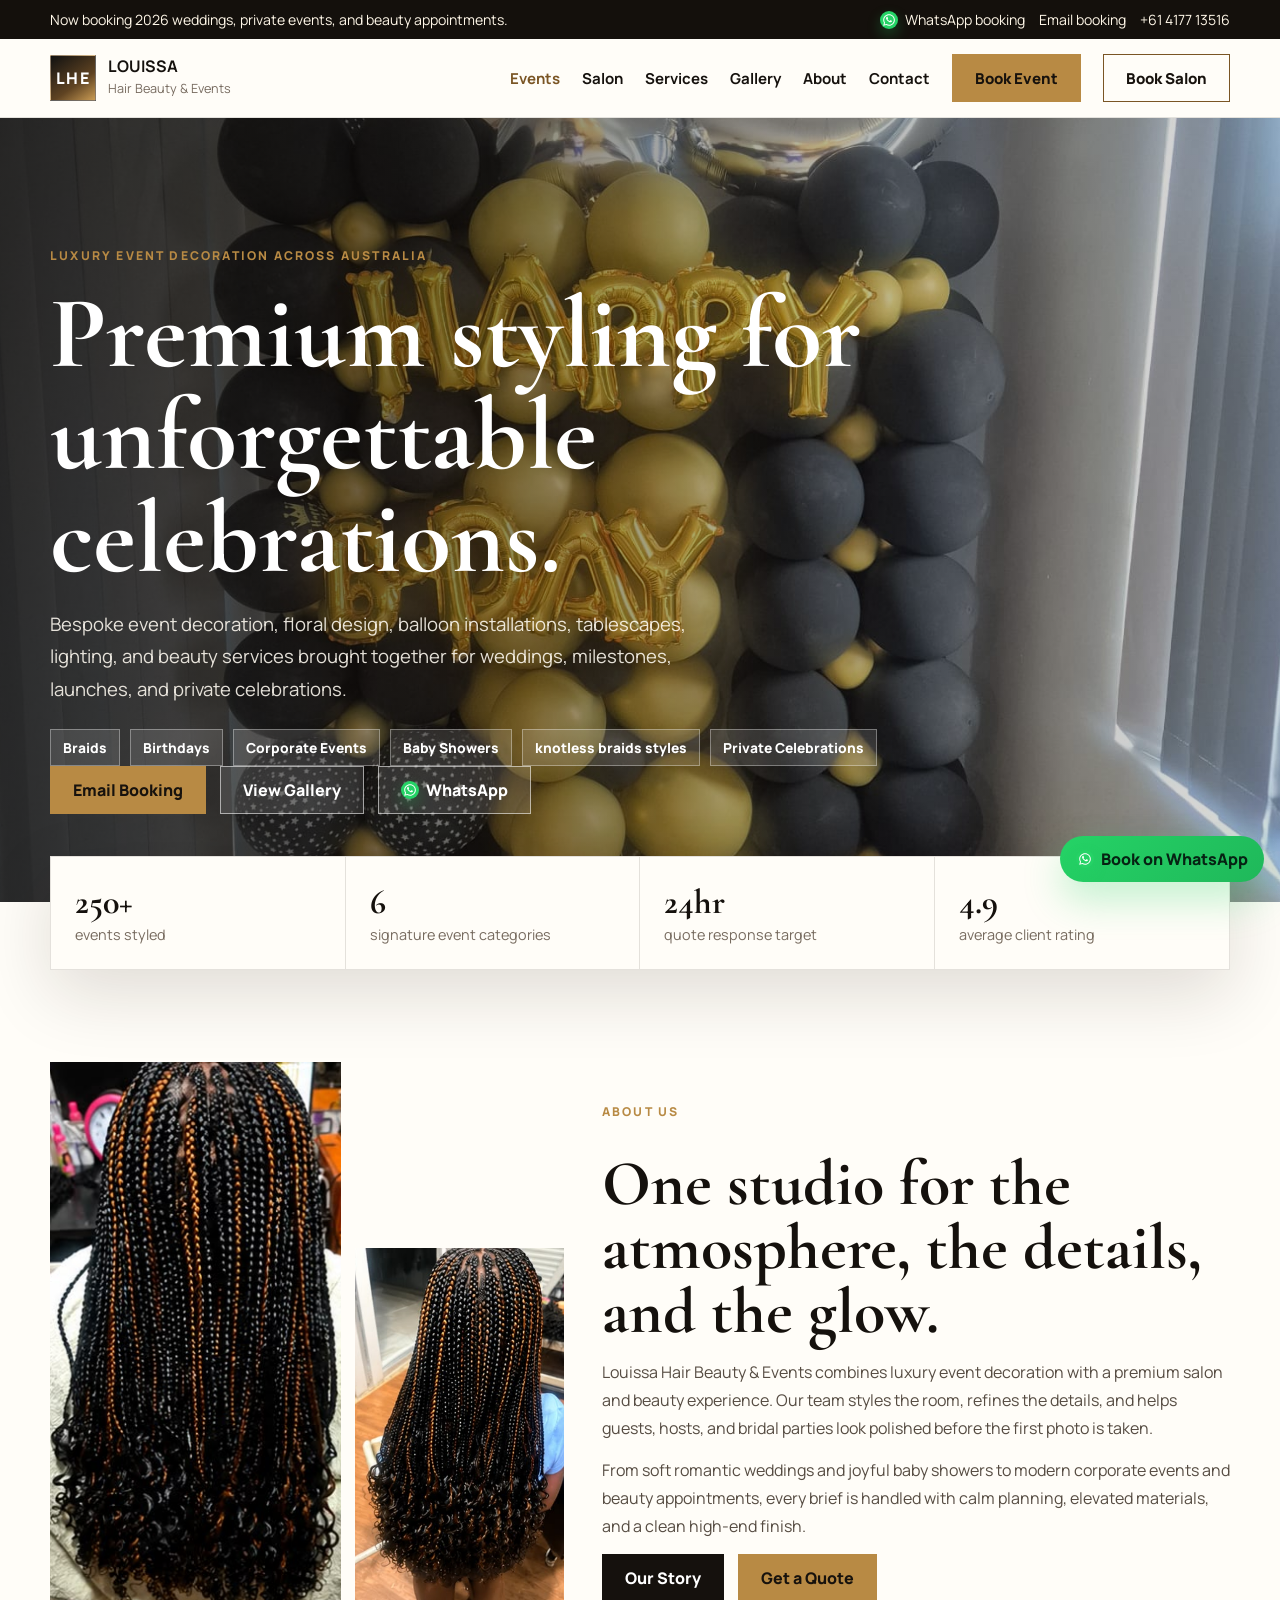
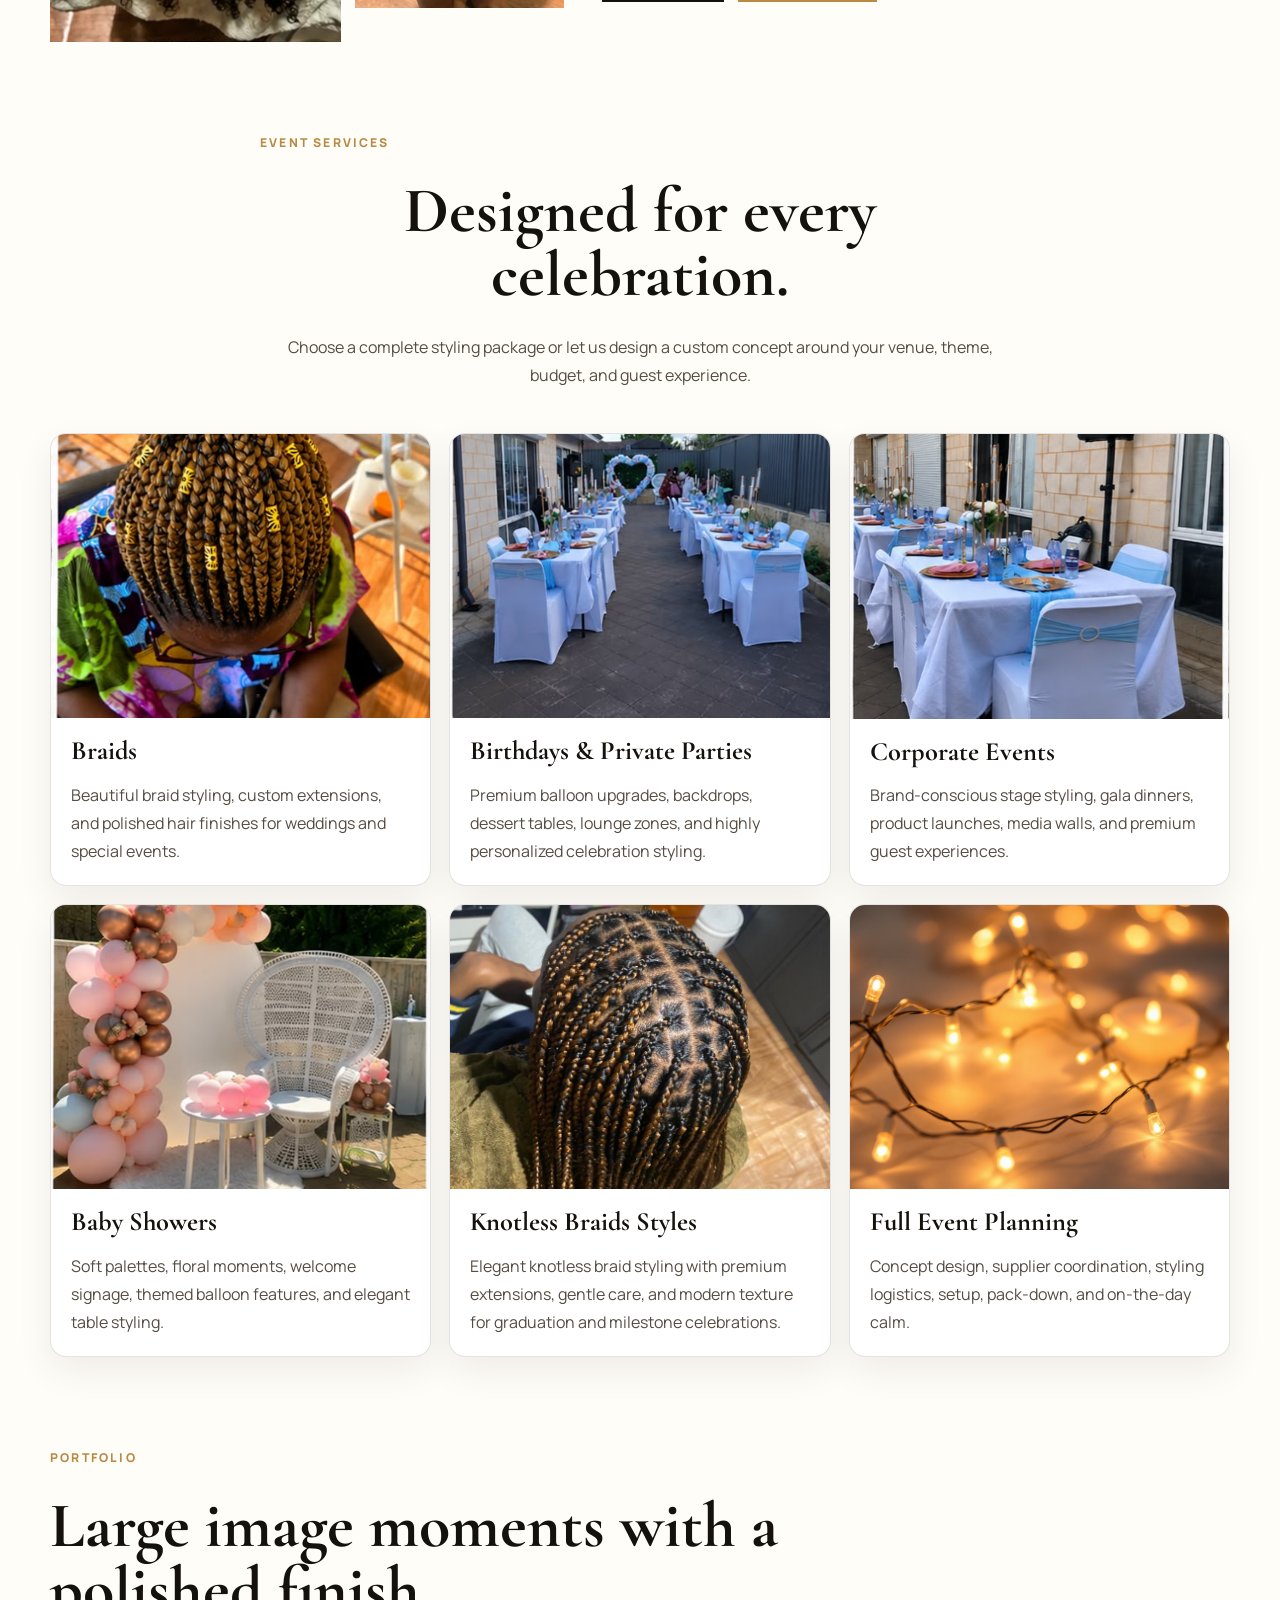
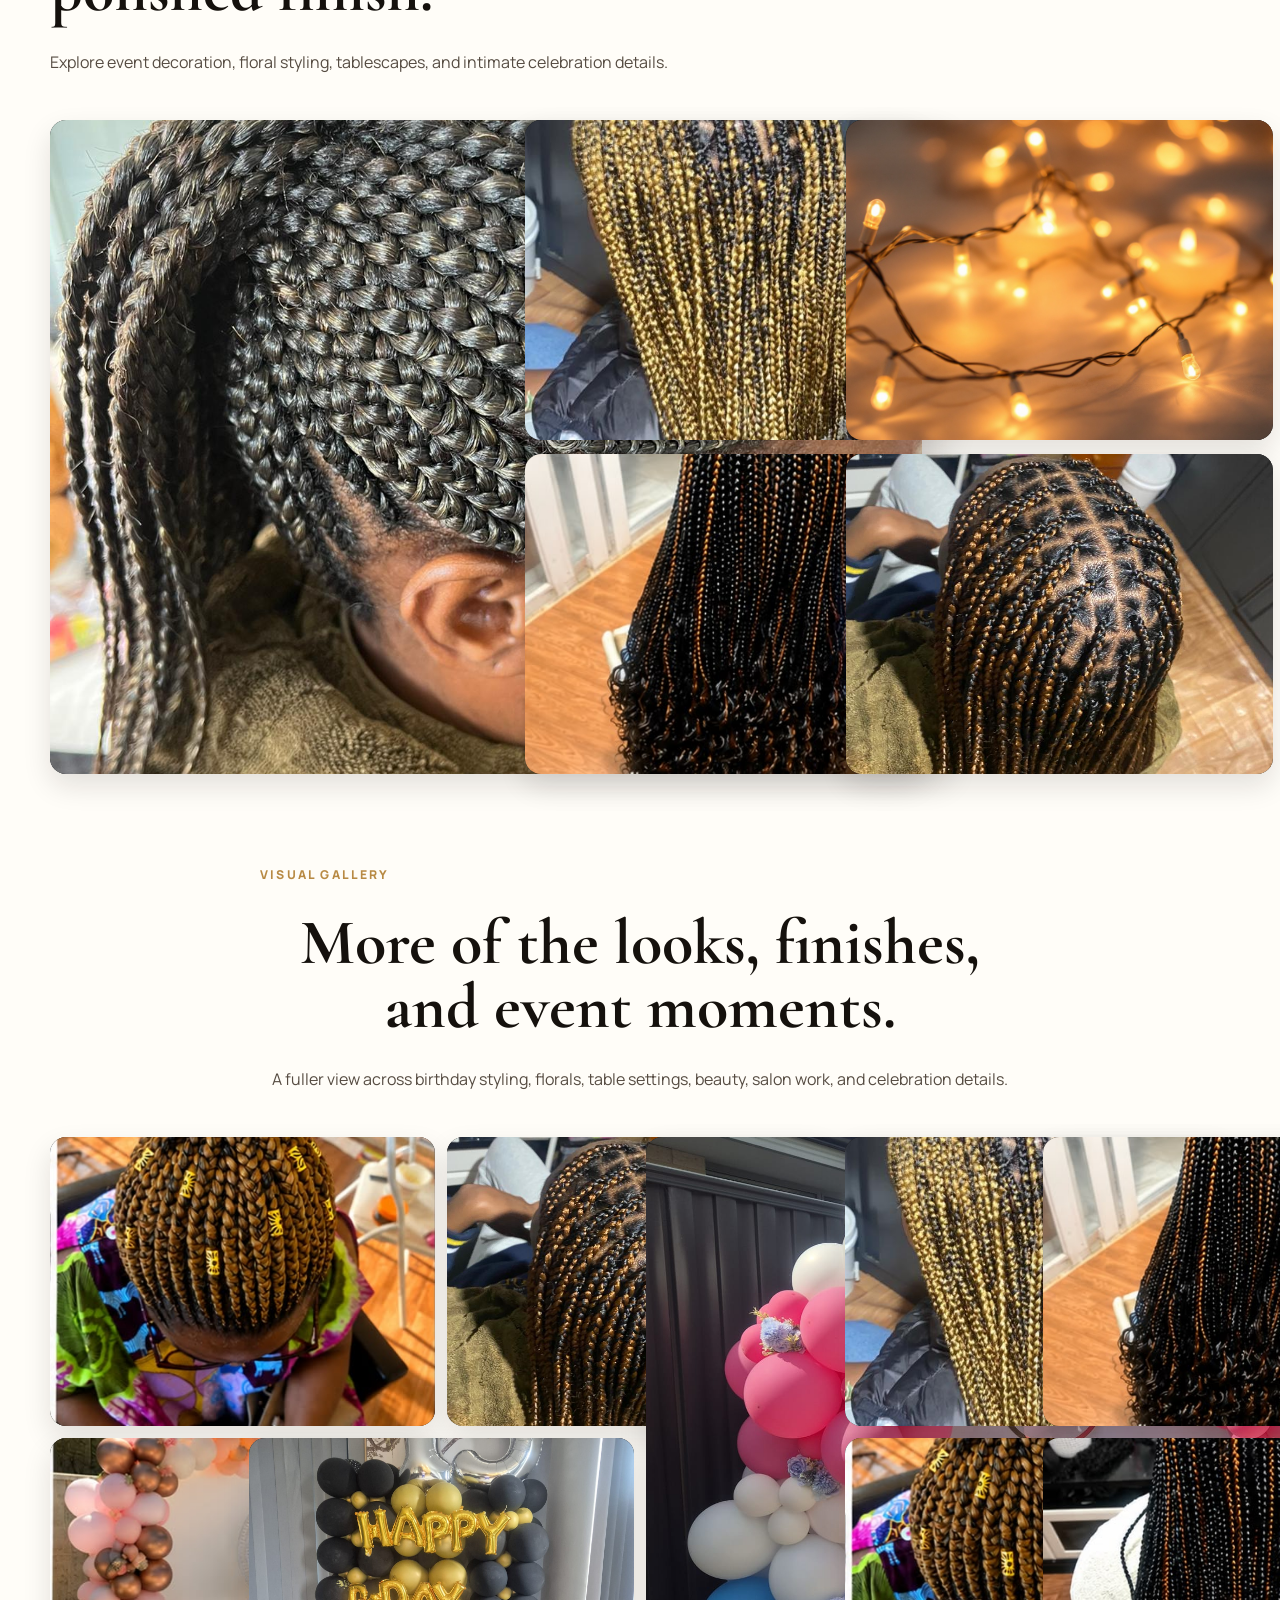
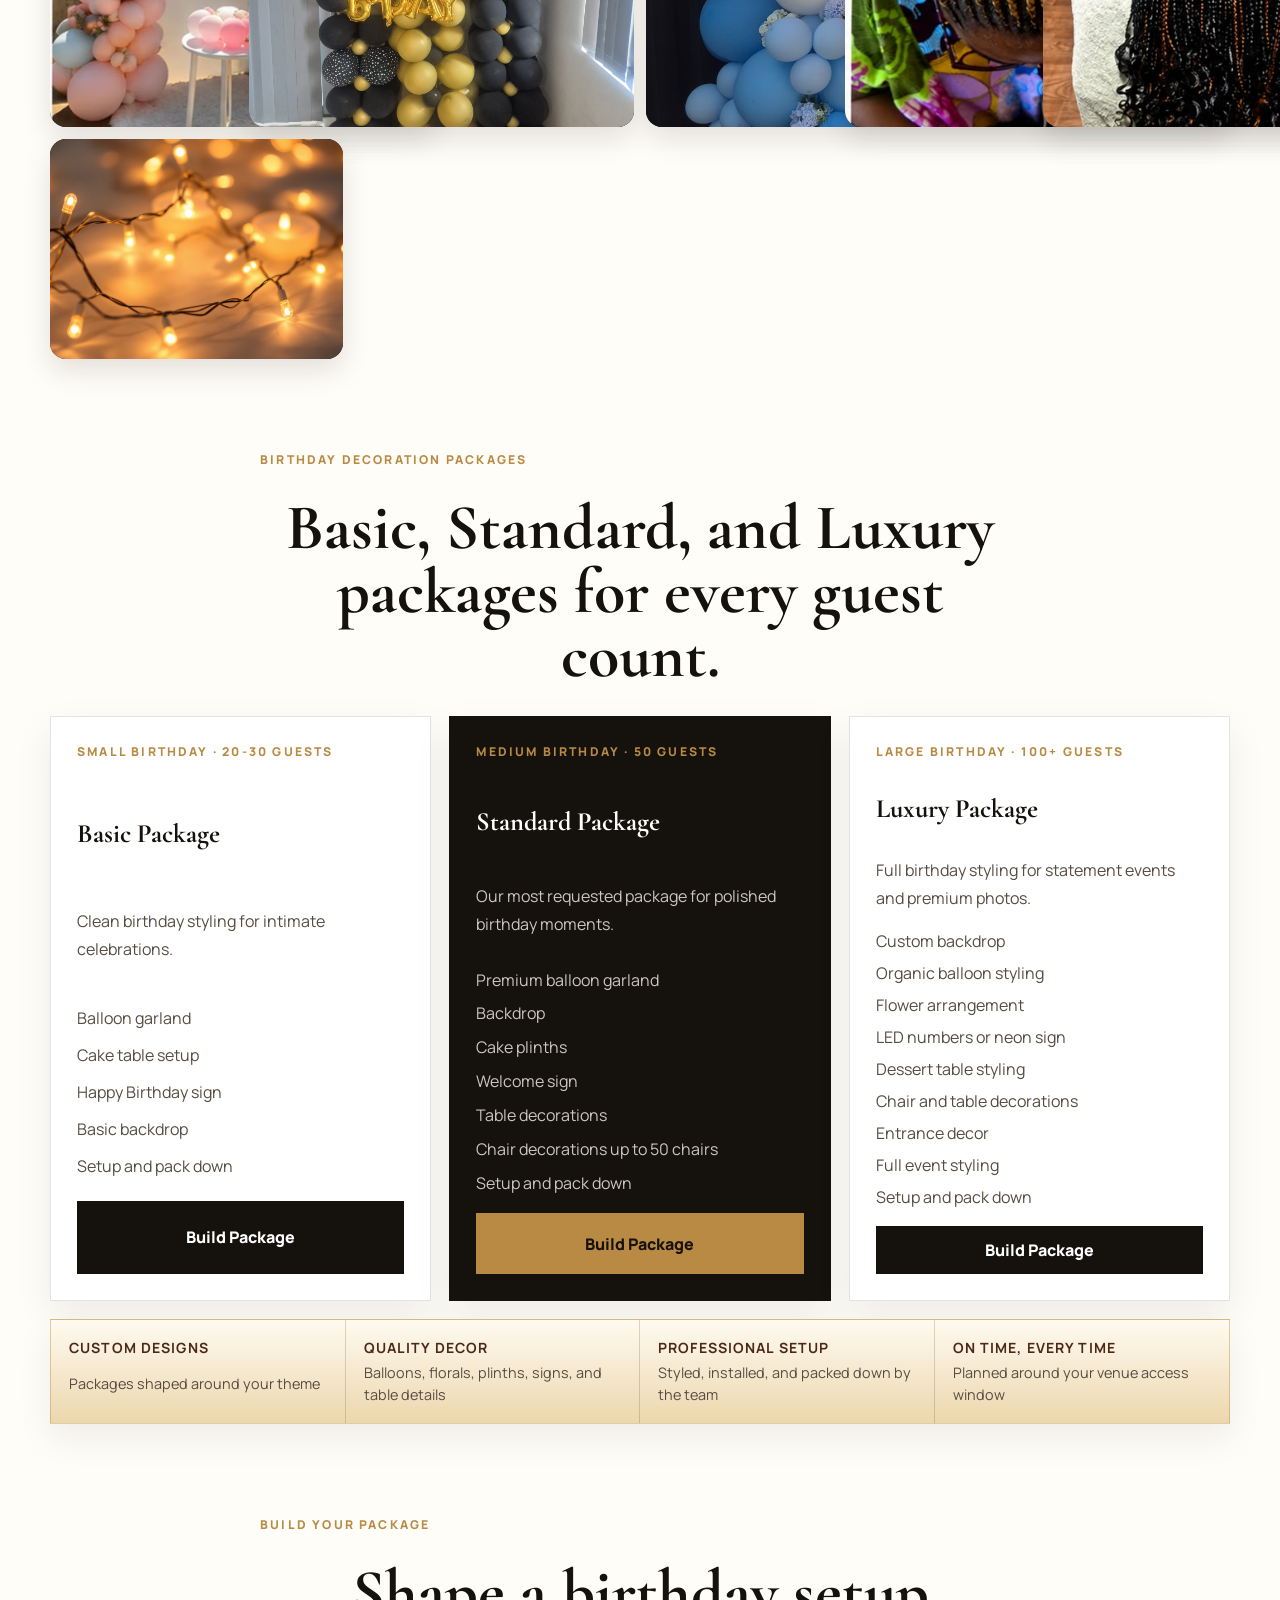
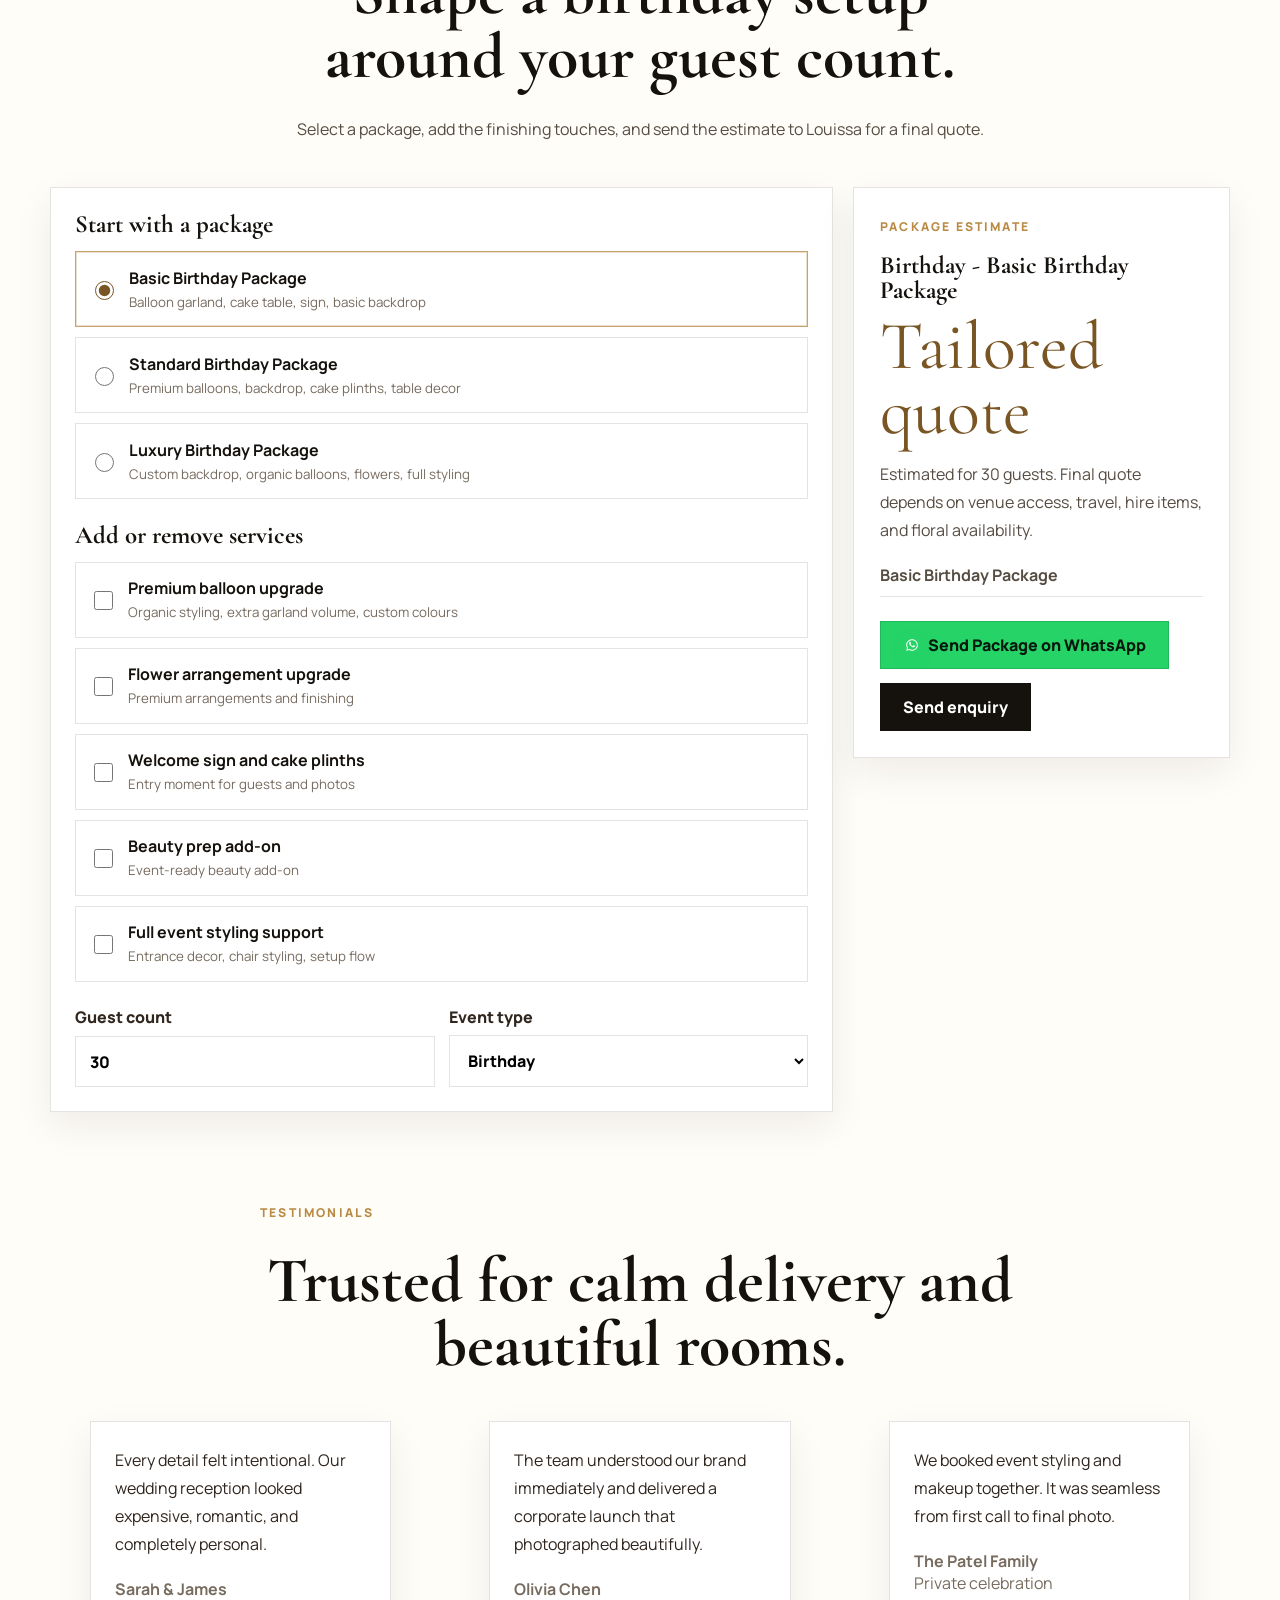
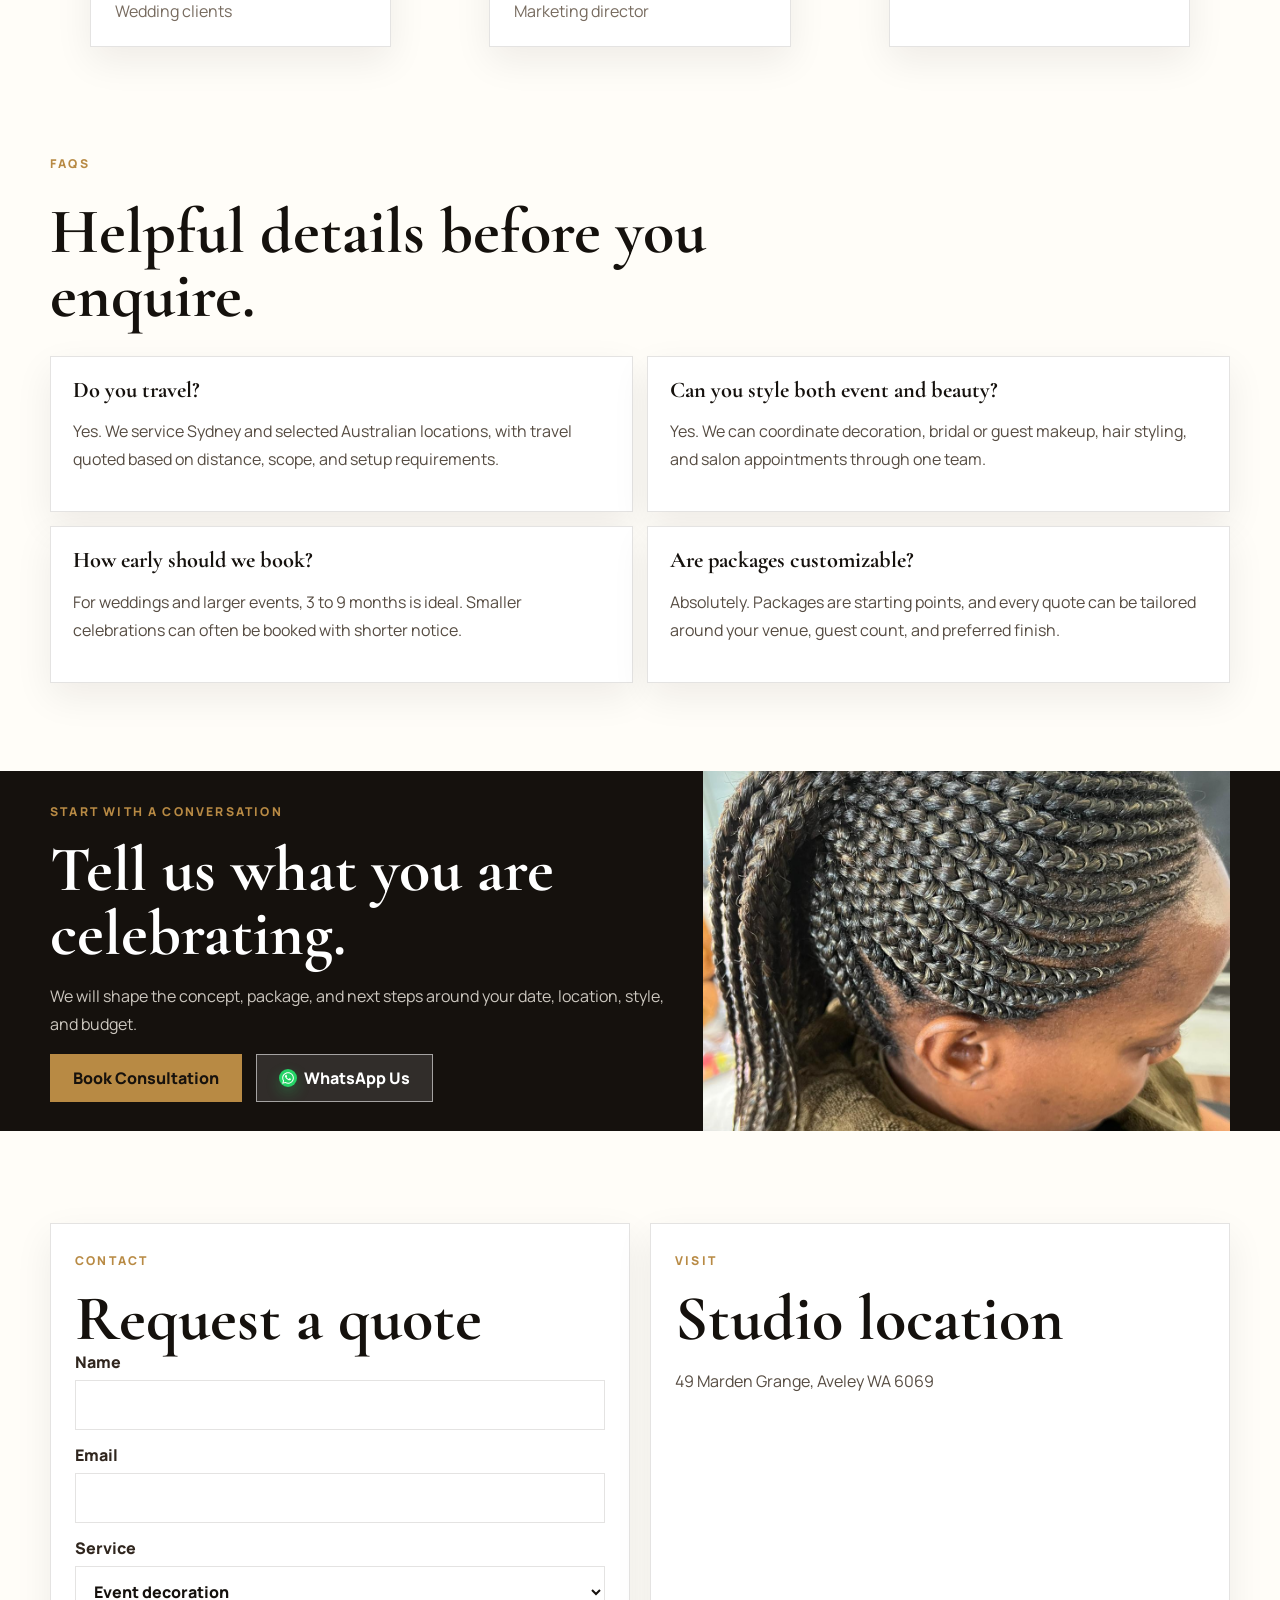
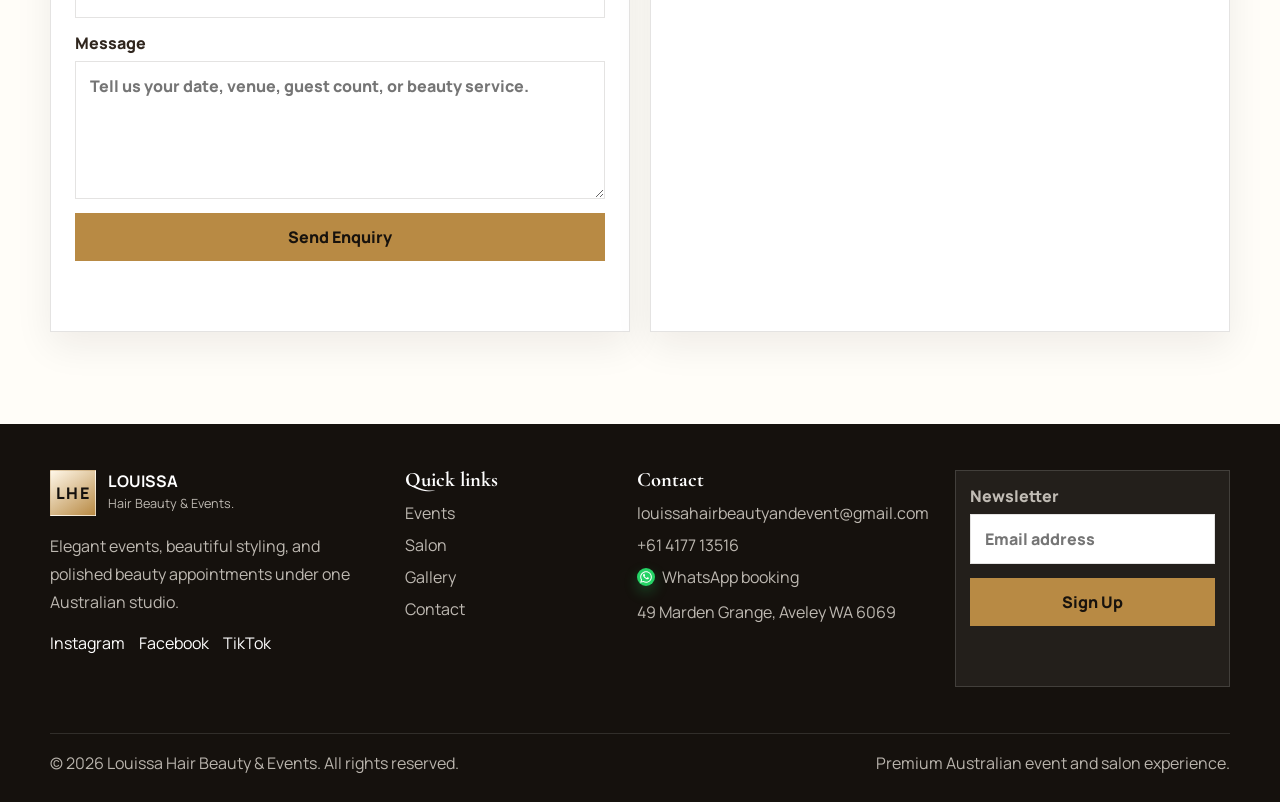
==== index.html @ 8c82afe2 "Swap salon images and move balloon decor to Events gallery (homepage cleanup)" ====
<!doctype html>
<html lang="en">
  <head>
    <meta charset="UTF-8" />
    <meta name="viewport" content="width=device-width, initial-scale=1.0" />
    <title>Louissa Hair Beauty & Events | Premium Events and Salon Services</title>
    <meta
      name="description"
      content="A premium Australian studio for luxury event decoration, weddings, celebrations, salon services, and beauty bookings."
    />
    <link rel="preconnect" href="https://fonts.googleapis.com" />
    <link rel="preconnect" href="https://fonts.gstatic.com" crossorigin />
    <link rel="icon" href="favicon.ico" sizes="any" />
    <link rel="stylesheet" href="styles.css" />
    <script defer src="script.js"></script>
  </head>
  <body>
    <div class="announcement-bar">
      <a href="contact.html">Now booking 2026 weddings, private events, and beauty appointments.</a>
      <div class="announcement-contacts">
        <a href="https://wa.me/61417713516">WhatsApp booking</a>
        <a href="mailto:louissahairbeautyandevent@gmail.com">Email booking</a>
        <a href="tel:+61417713516">+61 4177 13516</a>
      </div>
    </div>

    <header class="site-header">
      <div class="topline">
        <a class="brand" href="index.html" aria-label="Louissa Hair Beauty and Events home">
          <span class="brand-mark">LHE</span>
          <span>
            <strong>LOUISSA</strong>
            <small>Hair Beauty & Events</small>
          </span>
        </a>
        <button class="menu-button" type="button" aria-expanded="false" aria-controls="site-nav">Menu</button>
        <nav id="site-nav" class="site-nav" aria-label="Primary">
          <a href="index.html">Events</a>
          <a href="salon.html">Salon</a>
          <a href="services.html">Services</a>
          <a href="portfolio.html">Gallery</a>
          <a href="about.html">About</a>
          <a href="contact.html">Contact</a>
          <a class="button button-secondary" href="contact.html">Book Event</a>
          <a class="button button-ghost" href="salon.html#booking">Book Salon</a>
        </nav>
      </div>
    </header>

    <main id="events">
      <section
        class="hero"
        style="--hero-image: url('assets/site-images/l31.jpeg')"
      >
        <div class="hero-inner reveal">
          <span class="eyebrow">Luxury event decoration across Australia</span>
          <h1>Premium styling for unforgettable celebrations.</h1>
          <p class="lede">
            Bespoke event decoration, floral design, balloon installations, tablescapes, lighting,
            and beauty services brought together for weddings, milestones, launches, and private celebrations.
          </p>
          <ul class="hero-points">
            <li>Braids</li>
            <li>Birthdays</li>
            <li>Corporate Events</li>
            <li>Baby Showers</li>
            <li>knotless braids styles</li>
            <li>Private Celebrations</li>
          </ul>
          <div class="button-row">
            <a class="button button-secondary" href="mailto:louissahairbeautyandevent@gmail.com">Email Booking</a>
            <a class="button button-ghost" href="portfolio.html">View Gallery</a>
            <a class="button button-ghost" href="https://wa.me/61417713516">WhatsApp</a>
          </div>
        </div>
      </section>

      <div class="hero-strip reveal" aria-label="Studio highlights">
        <div class="stat"><strong>250+</strong><span>events styled</span></div>
        <div class="stat"><strong>6</strong><span>signature event categories</span></div>
        <div class="stat"><strong>24hr</strong><span>quote response target</span></div>
        <div class="stat"><strong>4.9</strong><span>average client rating</span></div>
      </div>

      <section class="section section-shell split">
        <div class="image-stack reveal">
          <img src="assets/site-images/l1.jpeg" alt="Designer arranging flowers in the studio" loading="lazy" />
          <img src="assets/site-images/l2.jpeg" alt="Event mood board with fabric and floral samples" loading="lazy" />
        </div>
        <div class="copy-block reveal">
          <span class="eyebrow">About us</span>
          <h2>One studio for the atmosphere, the details, and the glow.</h2>
          <p>
            Louissa Hair Beauty & Events combines luxury event decoration with a premium salon and beauty experience.
            Our team styles the room, refines the details, and helps guests, hosts, and bridal parties look polished
            before the first photo is taken.
          </p>
          <p>
            From soft romantic weddings and joyful baby showers to modern corporate events and beauty appointments,
            every brief is handled with calm planning, elevated materials, and a clean high-end finish.
          </p>
          <div class="button-row">
            <a class="button" href="about.html">Our Story</a>
            <a class="button button-secondary" href="contact.html">Get a Quote</a>
          </div>
        </div>
      </section>

      <section class="section section-shell">
        <div class="section-heading center reveal">
          <span class="eyebrow">Event services</span>
          <h2>Designed for every celebration.</h2>
          <p>Choose a complete styling package or let us design a custom concept around your venue, theme, budget, and guest experience.</p>
        </div>
        <div class="card-grid cards-3">
          <article class="service-card reveal">
            <img src="assets/site-images/l3.jpeg" alt="Luxury braids styling detail" loading="lazy" />
            <div class="service-card-body"><h3>Braids</h3><p>Beautiful braid styling, custom extensions, and polished hair finishes for weddings and special events.</p></div>
          </article>
          <article class="service-card reveal">
            <img src="assets/site-images/l4.jpeg" alt="Pastel birthday balloon installation" loading="lazy" />
            <div class="service-card-body"><h3>Birthdays & Private Parties</h3><p>Premium balloon upgrades, backdrops, dessert tables, lounge zones, and highly personalized celebration styling.</p></div>
          </article>
          <article class="service-card reveal">
            <img src="assets/site-images/l5.jpeg" alt="Elegant corporate event stage with floral lighting" loading="lazy" />
            <div class="service-card-body"><h3>Corporate Events</h3><p>Brand-conscious stage styling, gala dinners, product launches, media walls, and premium guest experiences.</p></div>
          </article>
          <article class="service-card reveal">
            <img src="assets/site-images/l6.jpeg" alt="Festive balloon arch for a private event" loading="lazy" />
            <div class="service-card-body"><h3>Baby Showers</h3><p>Soft palettes, floral moments, welcome signage, themed balloon features, and elegant table styling.</p></div>
          </article>
          <article class="service-card reveal">
            <img src="assets/site-images/l7.jpeg" alt="Knotless braids styling detail" loading="lazy" />
            <div class="service-card-body"><h3>Knotless Braids Styles</h3><p>Elegant knotless braid styling with premium extensions, gentle care, and modern texture for graduation and milestone celebrations.</p></div>
          </article>
          <article class="service-card reveal">
            <img src="assets/site-images/11-warm-string-lights-candles-event-ambient-lighting.jpg" alt="Warm ambient event lighting with candles" loading="lazy" />
            <div class="service-card-body"><h3>Full Event Planning</h3><p>Concept design, supplier coordination, styling logistics, setup, pack-down, and on-the-day calm.</p></div>
          </article>
        </div>
      </section>

      <section class="section section-shell">
        <div class="section-heading reveal">
          <span class="eyebrow">Portfolio</span>
          <h2>Large image moments with a polished finish.</h2>
          <p>Explore event decoration, floral styling, tablescapes, and intimate celebration details.</p>
        </div>
        <div class="gallery-grid">
          <a class="gallery-card tall reveal" href="portfolio.html">
            <img src="assets/site-images/l15.jpeg" alt="Wedding floral feature detail" loading="eager" />
          </a>
          <a class="gallery-card reveal" href="portfolio.html">
            <img src="assets/site-images/l12.jpeg" alt="Gold and rose tablescape" loading="eager" />
          </a>
          <a class="gallery-card reveal" href="portfolio.html">
            <img src="assets/site-images/11-warm-string-lights-candles-event-ambient-lighting.jpg" alt="Warm candlelit table setting" loading="eager" />
          </a>
          <a class="gallery-card reveal" href="portfolio.html">
            <img src="assets/site-images/l2.jpeg" alt="Makeup artistry detail" loading="eager" />
          </a>
          <a class="gallery-card reveal" href="portfolio.html">
            <img src="assets/site-images/l7.jpeg" alt="Premium salon styling detail" loading="eager" />
          </a>
        </div>
      </section>

      <section class="section section-shell">
        <div class="section-heading center reveal">
          <span class="eyebrow">Visual gallery</span>
          <h2>More of the looks, finishes, and event moments.</h2>
          <p>A fuller view across birthday styling, florals, table settings, beauty, salon work, and celebration details.</p>
        </div>
        <div class="showcase-grid">
          <a class="showcase-item wide reveal" href="portfolio.html"><img src="assets/site-images/l3.jpeg" alt="Salon styling detail" loading="eager" /></a>
          <a class="showcase-item reveal" href="portfolio.html"><img src="assets/site-images/l7.jpeg" alt="Premium salon styling detail" loading="eager" /></a>
          <a class="showcase-item tall reveal" href="portfolio.html"><img src="assets/site-images/l9.jpeg" alt="Braided protective styling" loading="eager" /></a>
          <a class="showcase-item reveal" href="portfolio.html"><img src="assets/site-images/l12.jpeg" alt="Gold and rose tablescape" loading="eager" /></a>
          <a class="showcase-item reveal" href="portfolio.html"><img src="assets/site-images/l2.jpeg" alt="Makeup artistry detail" loading="eager" /></a>
          <a class="showcase-item reveal" href="portfolio.html"><img src="assets/site-images/l6.jpeg" alt="Event styling finish detail" loading="eager" /></a>
          <a class="showcase-item wide reveal" href="portfolio.html"><img src="assets/site-images/l31.jpeg" alt="Grand ballroom floral centerpieces" loading="eager" /></a>
          <a class="showcase-item reveal" href="portfolio.html"><img src="assets/site-images/l3.jpeg" alt="Salon styling detail" loading="eager" /></a>
          <a class="showcase-item reveal" href="portfolio.html"><img src="assets/site-images/l1.jpeg" alt="Beauty preparation detail" loading="eager" /></a>
          <a class="showcase-item reveal" href="portfolio.html"><img src="assets/site-images/11-warm-string-lights-candles-event-ambient-lighting.jpg" alt="Ambient event lighting" loading="eager" /></a>
        </div>
      </section>

      <section class="section section-shell">
        <div class="section-heading center reveal">
          <span class="eyebrow">Birthday decoration packages</span>
          <h2>Basic, Standard, and Luxury packages for every guest count.</h2>
        </div>
        <div class="card-grid cards-3">
          <article class="package-card reveal">
            <span class="eyebrow">Small birthday · 20-30 guests</span>
            <h3>Basic Package</h3>
            <p>Clean birthday styling for intimate celebrations.</p>
            <ul><li>Balloon garland</li><li>Cake table setup</li><li>Happy Birthday sign</li><li>Basic backdrop</li><li>Setup and pack down</li></ul>
            <a class="button" href="#package-builder">Build Package</a>
          </article>
          <article class="package-card featured reveal">
            <span class="eyebrow">Medium birthday · 50 guests</span>
            <h3>Standard Package</h3>
            <p>Our most requested package for polished birthday moments.</p>
            <ul><li>Premium balloon garland</li><li>Backdrop</li><li>Cake plinths</li><li>Welcome sign</li><li>Table decorations</li><li>Chair decorations up to 50 chairs</li><li>Setup and pack down</li></ul>
            <a class="button button-secondary" href="#package-builder">Build Package</a>
          </article>
          <article class="package-card reveal">
            <span class="eyebrow">Large birthday · 100+ guests</span>
            <h3>Luxury Package</h3>
            <p>Full birthday styling for statement events and premium photos.</p>
            <ul><li>Custom backdrop</li><li>Organic balloon styling</li><li>Flower arrangement</li><li>LED numbers or neon sign</li><li>Dessert table styling</li><li>Chair and table decorations</li><li>Entrance decor</li><li>Full event styling</li><li>Setup and pack down</li></ul>
            <a class="button" href="#package-builder">Build Package</a>
          </article>
        </div>
        <div class="promise-strip reveal" aria-label="Louissa service promises">
          <div><strong>Custom designs</strong><span>Packages shaped around your theme</span></div>
          <div><strong>Quality decor</strong><span>Balloons, florals, plinths, signs, and table details</span></div>
          <div><strong>Professional setup</strong><span>Styled, installed, and packed down by the team</span></div>
          <div><strong>On time, every time</strong><span>Planned around your venue access window</span></div>
        </div>
      </section>

      <section id="package-builder" class="section section-shell">
        <div class="section-heading center reveal">
          <span class="eyebrow">Build your package</span>
          <h2>Shape a birthday setup around your guest count.</h2>
          <p>Select a package, add the finishing touches, and send the estimate to Louissa for a final quote.</p>
        </div>
        <div class="package-builder reveal" data-package-builder>
          <div class="builder-panel">
            <div class="builder-group">
              <h3>Start with a package</h3>
              <div class="builder-options" role="radiogroup" aria-label="Base package">
                <label class="builder-choice">
                  <input type="radio" name="basePackage" value="Basic Birthday Package" data-price="600" checked />
                  <span><strong>Basic Birthday Package</strong><small>Balloon garland, cake table, sign, basic backdrop</small></span>
                </label>
                <label class="builder-choice">
                  <input type="radio" name="basePackage" value="Standard Birthday Package" data-price="1000" />
                  <span><strong>Standard Birthday Package</strong><small>Premium balloons, backdrop, cake plinths, table decor</small></span>
                </label>
                <label class="builder-choice">
                  <input type="radio" name="basePackage" value="Luxury Birthday Package" data-price="1700" />
                  <span><strong>Luxury Birthday Package</strong><small>Custom backdrop, organic balloons, flowers, full styling</small></span>
                </label>
              </div>
            </div>

            <div class="builder-group">
              <h3>Add or remove services</h3>
              <div class="builder-options">
                <label class="builder-choice">
                  <input type="checkbox" value="Premium balloon upgrade" data-price="450" />
                  <span><strong>Premium balloon upgrade</strong><small>Organic styling, extra garland volume, custom colours</small></span>
                </label>
                <label class="builder-choice">
                  <input type="checkbox" value="Flower arrangement upgrade" data-price="850" />
                  <span><strong>Flower arrangement upgrade</strong><small>Premium arrangements and finishing</small></span>
                </label>
                <label class="builder-choice">
                  <input type="checkbox" value="Welcome sign and cake plinths" data-price="320" />
                  <span><strong>Welcome sign and cake plinths</strong><small>Entry moment for guests and photos</small></span>
                </label>
                <label class="builder-choice">
                  <input type="checkbox" value="Beauty prep add-on" data-price="520" />
                  <span><strong>Beauty prep add-on</strong><small>Event-ready beauty add-on</small></span>
                </label>
                <label class="builder-choice">
                  <input type="checkbox" value="Full event styling support" data-price="780" />
                  <span><strong>Full event styling support</strong><small>Entrance decor, chair styling, setup flow</small></span>
                </label>
              </div>
            </div>

            <div class="builder-group builder-fields">
              <label>Guest count
                <input type="number" min="10" step="5" value="30" data-guest-count />
              </label>
              <label>Event type
                <select data-event-type>
                  <option>Birthday</option>
                  <option>Wedding</option>
                  <option>Baby shower</option>
                  <option>Corporate event</option>
                  <option>Graduation</option>
                  <option>Private celebration</option>
                </select>
              </label>
            </div>
          </div>

          <aside class="builder-summary" aria-live="polite">
            <span class="eyebrow">Package estimate</span>
            <h3 data-package-name>Basic Birthday Package</h3>
            <div class="builder-total" data-package-total>Tailored quote</div>
            <p data-package-note>Estimated for 30 guests. Final quote depends on venue access, travel, hire items, and floral availability.</p>
            <ul class="builder-list" data-package-list></ul>
            <div class="button-row">
              <a
                class="button whatsapp-button"
                data-package-whatsapp
                href="https://wa.me/61417713516"
                target="_blank"
                rel="noopener"
                aria-label="Send this package estimate to Louissa Hair Beauty and Events on WhatsApp"
              >Send Package on WhatsApp</a>
              <a class="button" data-package-contact href="contact.html">Send enquiry</a>
            </div>
          </aside>
        </div>
      </section>

      <section class="section section-shell">
        <div class="section-heading center reveal">
          <span class="eyebrow">Testimonials</span>
          <h2>Trusted for calm delivery and beautiful rooms.</h2>
        </div>
        <div class="testimonial-grid">
          <figure class="testimonial-card reveal"><blockquote>Every detail felt intentional. Our wedding reception looked expensive, romantic, and completely personal.</blockquote><figcaption><strong>Sarah & James</strong><br />Wedding clients</figcaption></figure>
          <figure class="testimonial-card reveal"><blockquote>The team understood our brand immediately and delivered a corporate launch that photographed beautifully.</blockquote><figcaption><strong>Olivia Chen</strong><br />Marketing director</figcaption></figure>
          <figure class="testimonial-card reveal"><blockquote>We booked event styling and makeup together. It was seamless from first call to final photo.</blockquote><figcaption><strong>The Patel Family</strong><br />Private celebration</figcaption></figure>
        </div>
      </section>

      <section class="section section-shell">
        <div class="section-heading reveal">
          <span class="eyebrow">FAQs</span>
          <h2>Helpful details before you enquire.</h2>
        </div>
        <div class="faq-grid">
          <article class="faq-item reveal"><h3>Do you travel?</h3><p>Yes. We service Sydney and selected Australian locations, with travel quoted based on distance, scope, and setup requirements.</p></article>
          <article class="faq-item reveal"><h3>Can you style both event and beauty?</h3><p>Yes. We can coordinate decoration, bridal or guest makeup, hair styling, and salon appointments through one team.</p></article>
          <article class="faq-item reveal"><h3>How early should we book?</h3><p>For weddings and larger events, 3 to 9 months is ideal. Smaller celebrations can often be booked with shorter notice.</p></article>
          <article class="faq-item reveal"><h3>Are packages customizable?</h3><p>Absolutely. Packages are starting points, and every quote can be tailored around your venue, guest count, and preferred finish.</p></article>
        </div>
      </section>

      <section class="cta-band">
        <div class="section-shell">
          <div class="reveal">
            <span class="eyebrow">Start with a conversation</span>
            <h2>Tell us what you are celebrating.</h2>
            <p>We will shape the concept, package, and next steps around your date, location, style, and budget.</p>
            <div class="button-row">
              <a class="button button-secondary" href="contact.html">Book Consultation</a>
              <a class="button button-ghost" href="https://wa.me/61417713516">WhatsApp Us</a>
            </div>
          </div>
          <img class="reveal" src="assets/site-images/l15.jpeg" alt="Luxury bridal bouquet with roses" loading="lazy" />
        </div>
      </section>

      <section class="section section-shell contact-grid">
        <div class="contact-panel reveal">
          <span class="eyebrow">Contact</span>
          <h2>Request a quote</h2>
          <form class="contact-form" data-soft-submit>
            <label>Name<input name="name" autocomplete="name" required /></label>
            <label>Email<input type="email" name="email" autocomplete="email" required /></label>
            <label>Service<select name="service"><option>Event decoration</option><option>Salon booking</option><option>Event and beauty package</option></select></label>
            <label>Message<textarea name="message" rows="5" placeholder="Tell us your date, venue, guest count, or beauty service." required></textarea></label>
            <button class="button button-secondary" type="submit">Send Enquiry</button>
            <p data-form-message aria-live="polite"></p>
          </form>
        </div>
        <div class="contact-panel reveal">
          <span class="eyebrow">Visit</span>
          <h2>Studio location</h2>
          <p>49 Marden Grange, Aveley WA 6069</p>
          <iframe class="map-frame" title="Map to Louissa Hair Beauty and Events" src="https://www.google.com/maps?q=49%20Marden%20Grange%2C%20Aveley%20WA%206069&z=14&output=embed" loading="lazy" referrerpolicy="no-referrer-when-downgrade"></iframe>
        </div>
      </section>
    </main>

    <footer class="site-footer">
      <div class="footer-grid section-shell">
        <div>
          <a class="brand" href="index.html">
            <span class="brand-mark">LHE</span>
            <span><strong>LOUISSA</strong><small>Hair Beauty & Events.</small></span>
          </a>
          <p>Elegant events, beautiful styling, and polished beauty appointments under one Australian studio.</p>
          <div class="social-links"><a href="https://instagram.com">Instagram</a><a href="https://facebook.com">Facebook</a><a href="https://tiktok.com">TikTok</a></div>
        </div>
        <div><h3>Quick links</h3><ul class="footer-links"><li><a href="index.html">Events</a></li><li><a href="salon.html">Salon</a></li><li><a href="portfolio.html">Gallery</a></li><li><a href="contact.html">Contact</a></li></ul></div>
        <div><h3>Contact</h3><ul class="footer-links"><li><a href="mailto:louissahairbeautyandevent@gmail.com">louissahairbeautyandevent@gmail.com</a></li><li><a href="tel:+61417713516">+61 4177 13516</a></li><li><a href="https://wa.me/61417713516">WhatsApp booking</a></li><li>49 Marden Grange, Aveley WA 6069</li></ul></div>
        <form class="newsletter-form" data-soft-submit><label>Newsletter<input type="email" placeholder="Email address" required /></label><button class="button button-secondary" type="submit">Sign Up</button><p data-form-message aria-live="polite"></p></form>
      </div>
      <div class="footer-bottom section-shell"><span>© <span data-year></span> Louissa Hair Beauty & Events. All rights reserved.</span><span>Premium Australian event and salon experience.</span></div>
    </footer>
  </body>
</html>
---- styles.css ----
@import url('https://fonts.googleapis.com/css2?family=Cormorant+Garamond:wght@500;600;700&family=Manrope:wght@400;500;600;700;800&display=swap');

:root {
  color-scheme: light;
  --ink: #15110d;
  --soft-ink: #564c42;
  --muted: #776b5f;
  --paper: #fffdf8;
  --ivory: #f8f3ea;
  --champagne: #e9ddc8;
  --gold: #b88a44;
  --gold-dark: #7a5524;
  --blush: #ead3cc;
  --sage: #d9dfd1;
  --line: rgba(33, 24, 16, 0.12);
  --shadow: 0 24px 70px rgba(32, 22, 12, 0.14);
  --radius: 8px;
  --shell: min(1180px, calc(100vw - 32px));
}

* {
  box-sizing: border-box;
}

html {
  scroll-behavior: smooth;
}

body {
  margin: 0;
  background: var(--paper);
  color: var(--ink);
  font-family: 'Manrope', system-ui, sans-serif;
}

img,
iframe {
  display: block;
  max-width: 100%;
}

img {
  width: 100%;
  height: auto;
  object-fit: cover;
  object-position: center;
}

a {
  color: inherit;
  text-decoration: none;
}

button,
input,
select,
textarea {
  font: inherit;
}

h1,
h2,
h3 {
  margin: 0;
  font-family: 'Cormorant Garamond', Georgia, serif;
  line-height: 1;
  letter-spacing: 0;
}

h1 {
  font-size: clamp(3.4rem, 8vw, 7.1rem);
  max-width: 980px;
}

h2 {
  font-size: clamp(2.35rem, 5vw, 4.4rem);
}

h3 {
  font-size: 1.65rem;
}

p {
  color: var(--soft-ink);
  line-height: 1.75;
}

.section-shell {
  width: var(--shell);
  margin: 0 auto;
}

.floating-whatsapp {
  position: fixed;
  right: 16px;
  bottom: 18px;
  z-index: 90;
  display: inline-flex;
  align-items: center;
  gap: 8px;
  padding: 12px 16px;
  border-radius: 999px;
  background: linear-gradient(135deg, #25d366, #1fb85a);
  color: #062213;
  font-weight: 800;
  box-shadow: 0 18px 38px rgba(37, 211, 102, 0.28);
}

.floating-whatsapp::before {
  content: '💬';
  font-size: 1rem;
}

.floating-whatsapp:hover,
.floating-whatsapp:focus-visible {
  transform: translateY(-2px);
  box-shadow: 0 20px 44px rgba(37, 211, 102, 0.34);
}

.announcement-bar {
  display: flex;
  justify-content: space-between;
  gap: 16px;
  padding: 10px max(16px, calc((100vw - 1180px) / 2));
  background: #14100c;
  color: #fff7e8;
  font-size: 0.88rem;
}

.announcement-contacts,
.social-links,
.button-row {
  display: flex;
  gap: 14px;
  flex-wrap: wrap;
}

a[href*='wa.me'] {
  display: inline-flex;
  align-items: center;
  gap: 7px;
}

a[href*='wa.me']::before {
  content: '';
  width: 18px;
  height: 18px;
  flex: 0 0 18px;
  border-radius: 50%;
  background:
    url("data:image/svg+xml,%3Csvg width='18' height='18' viewBox='0 0 24 24' xmlns='http://www.w3.org/2000/svg'%3E%3Cpath fill='white' d='M16.55 13.32c-.25-.13-1.48-.73-1.71-.81-.23-.09-.39-.13-.56.13-.16.25-.64.81-.79.97-.14.17-.29.19-.54.06-.25-.12-1.05-.39-2-1.23-.74-.66-1.24-1.48-1.38-1.73-.14-.25-.02-.39.11-.52.11-.11.25-.29.38-.43.12-.15.16-.25.25-.42.08-.16.04-.31-.02-.43-.06-.13-.56-1.35-.77-1.85-.2-.48-.41-.42-.56-.43h-.48c-.16 0-.43.06-.66.31-.23.25-.87.85-.87 2.07 0 1.22.89 2.4 1.02 2.56.13.17 1.76 2.68 4.26 3.76.6.26 1.06.41 1.42.52.6.19 1.14.16 1.57.1.48-.07 1.48-.6 1.69-1.18.21-.58.21-1.08.14-1.18-.06-.11-.22-.17-.47-.29z'/%3E%3Cpath fill='white' d='M12.04 2C6.55 2 2.08 6.45 2.08 11.91c0 1.75.46 3.45 1.34 4.95L2 22l5.29-1.39c1.45.79 3.09 1.2 4.75 1.2h.01c5.49 0 9.96-4.45 9.96-9.91C22 6.45 17.53 2 12.04 2zm0 18.13h-.01c-1.48 0-2.93-.4-4.19-1.15l-.3-.18-3.14.82.84-3.05-.2-.31a8.17 8.17 0 0 1-1.26-4.35c0-4.54 3.71-8.23 8.27-8.23 2.21 0 4.28.86 5.84 2.41a8.16 8.16 0 0 1 2.42 5.82c-.01 4.53-3.72 8.22-8.27 8.22z'/%3E%3C/svg%3E")
      center / 14px 14px no-repeat,
    #25d366;
  box-shadow: 0 6px 14px rgba(37, 211, 102, 0.28);
}

.site-header {
  position: sticky;
  top: 0;
  z-index: 50;
  border-bottom: 1px solid var(--line);
  background: rgba(255, 253, 248, 0.86);
  backdrop-filter: blur(18px);
}

.topline {
  width: var(--shell);
  min-height: 78px;
  margin: 0 auto;
  display: flex;
  align-items: center;
  gap: 20px;
}

.brand {
  display: inline-flex;
  align-items: center;
  gap: 12px;
  flex: 0 0 auto;
}

.brand-mark {
  width: 46px;
  height: 46px;
  display: grid;
  place-items: center;
  border: 1px solid rgba(255, 255, 255, 0.32);
  background: linear-gradient(145deg, #111, #5f4322 62%, #c99b54);
  color: #fff;
  font-weight: 800;
  letter-spacing: 0.08em;
}

.brand strong {
  display: block;
  line-height: 1.1;
}

.brand small {
  color: var(--muted);
  font-size: 0.79rem;
}

.site-nav {
  margin-left: auto;
  display: flex;
  align-items: center;
  gap: 22px;
  font-size: 0.94rem;
  font-weight: 700;
}

.site-nav a[aria-current='page'] {
  color: var(--gold-dark);
}

.menu-button {
  display: none;
  margin-left: auto;
  border: 1px solid var(--line);
  background: #fff;
  padding: 10px 14px;
  cursor: pointer;
}

.button {
  display: inline-flex;
  min-height: 48px;
  align-items: center;
  justify-content: center;
  gap: 8px;
  border: 1px solid #15110d;
  background: #15110d;
  color: #fff;
  padding: 0 22px;
  font-weight: 800;
  cursor: pointer;
  transition: transform 180ms ease, box-shadow 180ms ease, background 180ms ease;
}

.button:hover,
.button:focus-visible {
  transform: translateY(-2px);
  box-shadow: 0 16px 32px rgba(21, 17, 13, 0.18);
}

.button-secondary {
  border-color: var(--gold);
  background: var(--gold);
  color: #17120d;
}

.button-ghost {
  background: rgba(255, 255, 255, 0.12);
  border-color: rgba(255, 255, 255, 0.56);
}

.site-header .button-ghost {
  background: #fffdf8;
  color: #17120d;
  border-color: var(--gold-dark);
}

.site-header .button-ghost:hover,
.site-header .button-ghost:focus-visible {
  background: var(--ivory);
}

.button-light {
  background: #fff;
  color: #17120d;
  border-color: #fff;
}

.whatsapp-button {
  border-color: #1fb85a;
  background: #25d366;
  color: #07180d;
}

.whatsapp-button::before {
  background-color: #0f8f3c;
  box-shadow: none;
}

.whatsapp-button:hover,
.whatsapp-button:focus-visible {
  box-shadow: 0 16px 32px rgba(37, 211, 102, 0.25);
}

.booking-options-grid {
  display: grid;
  gap: 16px;
  margin-top: 24px;
}

.booking-option-card {
  border: 1px solid var(--line);
  border-radius: var(--radius);
  background: linear-gradient(180deg, rgba(255,255,255,0.95), rgba(248,243,234,0.95));
  padding: 22px;
  box-shadow: 0 16px 36px rgba(21, 17, 13, 0.06);
}

.booking-option-card .button {
  margin-top: 16px;
  width: 100%;
}

.gallery-tabs {
  display: flex;
  gap: 10px;
  flex-wrap: wrap;
  width: var(--shell);
  margin: 0 auto 18px;
}

.gallery-tab {
  border: 1px solid var(--line);
  background: #fff;
  color: var(--ink);
  padding: 10px 16px;
  border-radius: 999px;
  font-weight: 700;
  cursor: pointer;
}

.gallery-tab.is-active {
  background: var(--gold);
  border-color: var(--gold);
  color: #17120d;
}

.gallery-panel {
  display: none;
}

.gallery-panel.is-active {
  display: block;
}

.hero {
  min-height: calc(100svh - 116px);
  display: grid;
  align-items: end;
  position: relative;
  isolation: isolate;
  overflow: hidden;
  background: #15110d;
  color: #fff;
}

.hero::before {
  content: '';
  position: absolute;
  inset: 0;
  z-index: -2;
  background: var(--hero-image) center / cover no-repeat;
  transform: scale(1.02);
}

.hero::after {
  content: '';
  position: absolute;
  inset: 0;
  z-index: -1;
  background: linear-gradient(90deg, rgba(12, 10, 8, 0.78), rgba(12, 10, 8, 0.34) 56%, rgba(12, 10, 8, 0.14));
}

/* (Debug removed) */

.hero-inner {
  width: var(--shell);
  margin: 0 auto;
  padding: 72px 0 88px;
}

.hero .lede {
  max-width: 650px;
  color: rgba(255, 250, 241, 0.88);
  font-size: 1.16rem;
}

.eyebrow {
  display: inline-flex;
  margin-bottom: 18px;
  color: var(--gold);
  font-size: 0.76rem;
  font-weight: 900;
  letter-spacing: 0.18em;
  text-transform: uppercase;
}

.hero-points {
  display: flex;
  flex-wrap: wrap;
  gap: 10px;
  margin: 24px 0 0;
  padding: 0;
  list-style: none;
}

.hero-points li,
.tag {
  border: 1px solid rgba(255, 255, 255, 0.34);
  background: rgba(255, 255, 255, 0.12);
  color: #fff;
  padding: 8px 12px;
  font-size: 0.86rem;
  font-weight: 800;
}

.hero-strip {
  width: var(--shell);
  margin: -46px auto 0;
  position: relative;
  z-index: 2;
  display: grid;
  grid-template-columns: repeat(4, 1fr);
  background: var(--paper);
  border: 1px solid var(--line);
  box-shadow: var(--shadow);
}

.stat {
  padding: 24px;
  border-right: 1px solid var(--line);
}

.stat:last-child {
  border-right: 0;
}

.stat strong {
  display: block;
  font-family: 'Cormorant Garamond', Georgia, serif;
  font-size: 2.15rem;
}

.stat span {
  color: var(--muted);
  font-size: 0.9rem;
}

.section {
  padding: 92px 0 0;
}

.section-heading {
  display: grid;
  gap: 10px;
  max-width: 760px;
  margin-bottom: 28px;
}

.section-heading.center {
  margin-right: auto;
  margin-left: auto;
  text-align: center;
}

.split {
  display: grid;
  grid-template-columns: 0.9fr 1.1fr;
  gap: 38px;
  align-items: center;
}

.split.reverse {
  grid-template-columns: 1.1fr 0.9fr;
}

.image-stack {
  display: grid;
  grid-template-columns: 1fr 0.72fr;
  gap: 14px;
  align-items: end;
}

.image-stack img,
.feature-image,
.gallery-card img,
.service-card img,
.team-card img,
.before-after img {
  display: block;
  width: 100%;
  object-fit: cover;
  object-position: center;
}

/* Responsive image helpers — keep images crisp and maintain layout */
img,
picture,
video {
  max-width: 100%;
  height: auto;
  display: block;
}

/* Cards and showcase items keep a consistent ratio and crop elegantly */
.gallery-card,
.showcase-item,
.service-card,
.team-card {
  display: block;
  overflow: hidden;
  border-radius: 16px;
  background: #111;
}

.gallery-card img,
.showcase-item img,
.service-card img,
.team-card img {
  width: 100%;
  height: 100%;
  object-fit: cover;
  object-position: center;
  display: block;
}

/* Prefer CSS aspect-ratio when available to keep consistent grid heights */
.gallery-card,
.showcase-item {
  aspect-ratio: 4 / 3;
}

/* Smaller variants for narrow columns */
@media (max-width: 720px) {
  .hero {
    min-height: 60svh;
  }
  .hero-inner {
    padding: 48px 0 56px;
  }
  .gallery-card,
  .showcase-item {
    aspect-ratio: 3 / 2;
  }
}

.image-stack img:first-child {
  height: 580px;
}

.image-stack img:last-child {
  height: 360px;
  margin-bottom: 34px;
}

.feature-image {
  height: 560px;
}

.copy-block {
  display: grid;
  gap: 14px;
}

.copy-block p {
  margin: 0;
}

.card-grid {
  display: grid;
  gap: 18px;
}

.cards-3 {
  grid-template-columns: repeat(3, minmax(0, 1fr));
}

.cards-4 {
  grid-template-columns: repeat(4, minmax(0, 1fr));
}

.service-card,
.package-card,
.testimonial-card,
.team-card,
.booking-panel,
.faq-item,
.contact-panel,
.newsletter-form {
  border: 1px solid var(--line);
  background: #fff;
  box-shadow: 0 14px 36px rgba(28, 18, 10, 0.07);
}

.service-card {
  display: grid;
}

.service-card img {
  aspect-ratio: 4 / 3;
}

.service-card-body {
  padding: 20px;
}

.service-card p,
.package-card p,
.team-card p {
  margin-bottom: 0;
}

.gallery-grid {
  display: grid;
  grid-template-columns: 1.2fr 0.8fr 1fr;
  gap: 14px;
  align-items: stretch;
}

.gallery-card {
  position: relative;
  overflow: hidden;
  min-height: 320px;
  background: #111;
  box-shadow: 0 12px 28px rgba(21, 17, 13, 0.12);
}

.gallery-card.tall {
  grid-row: span 2;
}

.gallery-card img {
  width: 100%;
  height: 100%;
  display: block;
  object-fit: cover;
  transition: transform 500ms ease;
}

.gallery-card:hover img {
  transform: scale(1.04);
}

.gallery-card div {
  position: absolute;
  inset: auto 0 0;
  padding: 18px;
  color: #fff;
  background: linear-gradient(transparent, rgba(0, 0, 0, 0.72));
}

.gallery-card span {
  color: var(--champagne);
  font-size: 0.78rem;
  font-weight: 900;
  letter-spacing: 0.14em;
  text-transform: uppercase;
}

.showcase-grid {
  display: grid;
  grid-template-columns: repeat(6, minmax(0, 1fr));
  gap: 12px;
  align-items: stretch;
}

.showcase-item {
  position: relative;
  overflow: hidden;
  min-height: 220px;
  background: #15110d;
  box-shadow: 0 12px 28px rgba(21, 17, 13, 0.12);
}

.showcase-item.wide {
  grid-column: span 2;
}

.showcase-item.tall {
  grid-row: span 2;
  min-height: 450px;
}

.showcase-item img,
.showcase-item video {
  width: 100%;
  height: 100%;
  display: block;
  object-fit: cover;
  object-position: center;
  transition: transform 500ms ease;
}

.showcase-item:hover img,
.showcase-item:hover video {
  transform: scale(1.04);
}

.showcase-item div {
  position: absolute;
  inset: auto 0 0;
  padding: 14px;
  color: #fff;
  background: linear-gradient(transparent, rgba(0, 0, 0, 0.74));
}

.showcase-item span {
  display: block;
  color: var(--champagne);
  font-size: 0.72rem;
  font-weight: 900;
  letter-spacing: 0.12em;
  text-transform: uppercase;
}

.showcase-item h3 {
  font-size: 1.35rem;
}

.package-card {
  padding: 26px;
  display: grid;
  gap: 18px;
}

.package-card.featured {
  background: #15110d;
  color: #fff;
}

.package-card.featured p,
.package-card.featured li {
  color: rgba(255, 250, 241, 0.78);
}

.price {
  font-family: 'Cormorant Garamond', Georgia, serif;
  font-size: 2.5rem;
  color: var(--gold-dark);
}

.featured .price {
  color: var(--gold);
}

.package-card ul,
.hours-list,
.footer-links {
  display: grid;
  gap: 10px;
  margin: 0;
  padding: 0;
  list-style: none;
}

.package-card li {
  color: var(--soft-ink);
}

.promise-strip {
  display: grid;
  grid-template-columns: repeat(4, minmax(0, 1fr));
  gap: 0;
  margin-top: 18px;
  border: 1px solid rgba(184, 138, 68, 0.42);
  background: linear-gradient(180deg, #fffaf0, #ecd7ad);
  box-shadow: 0 14px 36px rgba(28, 18, 10, 0.07);
}

.promise-strip div {
  display: grid;
  gap: 5px;
  padding: 18px;
  border-right: 1px solid rgba(122, 85, 36, 0.24);
}

.promise-strip div:last-child {
  border-right: 0;
}

.promise-strip strong {
  color: #4c2819;
  text-transform: uppercase;
  font-size: 0.88rem;
  letter-spacing: 0.08em;
}

.promise-strip span {
  color: var(--soft-ink);
  line-height: 1.5;
  font-size: 0.9rem;
}

.package-builder {
  display: grid;
  grid-template-columns: minmax(0, 1.35fr) minmax(320px, 0.65fr);
  gap: 20px;
  align-items: start;
}

.builder-panel,
.builder-summary {
  border: 1px solid var(--line);
  background: #fff;
  box-shadow: 0 14px 36px rgba(28, 18, 10, 0.07);
}

.builder-panel {
  display: grid;
  gap: 24px;
  padding: 24px;
}

.builder-summary {
  position: sticky;
  top: 100px;
  padding: 26px;
}

.builder-group {
  display: grid;
  gap: 14px;
}

.builder-group h3,
.builder-summary h3 {
  font-size: 1.55rem;
}

.builder-options {
  display: grid;
  gap: 10px;
}

.builder-choice {
  display: grid;
  grid-template-columns: auto minmax(0, 1fr) auto;
  gap: 12px;
  align-items: center;
  min-height: 76px;
  border: 1px solid var(--line);
  padding: 14px;
  cursor: pointer;
  transition: border-color 180ms ease, box-shadow 180ms ease, transform 180ms ease;
}

.builder-choice:has(input:checked) {
  border-color: rgba(184, 138, 68, 0.78);
  box-shadow: inset 0 0 0 1px rgba(184, 138, 68, 0.28);
}

.builder-choice:hover {
  transform: translateY(-1px);
}

.builder-choice input {
  width: 19px;
  height: 19px;
  accent-color: var(--gold-dark);
}

.builder-choice span {
  display: grid;
  gap: 4px;
}

.builder-choice small {
  color: var(--muted);
  line-height: 1.45;
}

.builder-choice b {
  color: var(--gold-dark);
  white-space: nowrap;
}

.builder-fields {
  grid-template-columns: repeat(2, minmax(0, 1fr));
}

.builder-fields label {
  display: grid;
  gap: 7px;
  color: #30261e;
  font-weight: 800;
}

.builder-fields input,
.builder-fields select {
  width: 100%;
  border: 1px solid var(--line);
  background: #fff;
  padding: 13px 14px;
}

.builder-total {
  margin: 12px 0 4px;
  font-family: 'Cormorant Garamond', Georgia, serif;
  font-size: clamp(3rem, 6vw, 4.25rem);
  line-height: 0.95;
  color: var(--gold-dark);
}

.builder-list {
  display: grid;
  gap: 10px;
  margin: 20px 0 24px;
  padding: 0;
  list-style: none;
}

.builder-list li {
  border-bottom: 1px solid var(--line);
  padding-bottom: 10px;
  color: var(--soft-ink);
  font-weight: 700;
}

.testimonial-grid {
  display: grid;
  grid-template-columns: repeat(3, 1fr);
  gap: 18px;
}

.testimonial-card {
  padding: 24px;
}

.testimonial-card blockquote {
  margin: 0 0 20px;
  color: #2f251d;
  line-height: 1.75;
}

.testimonial-card figcaption {
  color: var(--muted);
}

.faq-grid {
  display: grid;
  grid-template-columns: repeat(2, 1fr);
  gap: 14px;
}

.faq-item {
  padding: 22px;
}

.faq-item h3 {
  font-size: 1.4rem;
}

.cta-band {
  margin-top: 88px;
  background: #15110d;
  color: #fff;
}

.cta-band .section-shell {
  min-height: 360px;
  display: grid;
  grid-template-columns: 1fr 0.85fr;
  gap: 34px;
  align-items: center;
}

.cta-band p {
  color: rgba(255, 250, 241, 0.78);
}

.cta-band img {
  width: 100%;
  height: 360px;
  object-fit: cover;
}

.booking-grid {
  display: grid;
  grid-template-columns: 0.9fr 1.1fr;
  gap: 22px;
  align-items: start;
}

.booking-panel {
  padding: 24px;
}

.booking-form,
.contact-form,
.newsletter-form {
  display: grid;
  gap: 14px;
}

.booking-form label,
.contact-form label,
.newsletter-form label {
  display: grid;
  gap: 7px;
  color: #30261e;
  font-weight: 800;
}

.booking-form input,
.booking-form select,
.contact-form input,
.contact-form select,
.contact-form textarea,
.newsletter-form input {
  width: 100%;
  border: 1px solid var(--line);
  background: #fff;
  padding: 13px 14px;
  color: var(--ink);
}

.booking-form input:focus,
.booking-form select:focus,
.contact-form input:focus,
.contact-form select:focus,
.contact-form textarea:focus,
.newsletter-form input:focus {
  outline: 3px solid rgba(184, 138, 68, 0.22);
  outline-offset: 1px;
}

.confirmation {
  display: none;
  border: 1px solid rgba(56, 112, 76, 0.28);
  background: #f2f8f0;
  padding: 16px;
}

.confirmation.is-visible {
  display: block;
}

.service-list {
  display: grid;
  gap: 10px;
}

.service-row,
.hours-list li {
  display: flex;
  justify-content: space-between;
  gap: 18px;
  border-bottom: 1px solid var(--line);
  padding: 10px 0;
}

.before-after {
  display: grid;
  grid-template-columns: 1fr 1fr;
  gap: 8px;
  background: #15110d;
  padding: 8px;
}

.before-after img {
  aspect-ratio: 1 / 1.12;
}

.contact-grid {
  display: grid;
  grid-template-columns: 1fr 1fr;
  gap: 20px;
}

.contact-panel {
  padding: 24px;
}

.map-frame {
  width: 100%;
  min-height: 430px;
  border: 0;
}

.site-footer {
  margin-top: 92px;
  background: #15110d;
  color: #fff;
}

.footer-grid {
  display: grid;
  grid-template-columns: 1.2fr 0.75fr 0.9fr 1fr;
  gap: 26px;
  padding: 46px 0;
}

.site-footer p,
.site-footer small,
.site-footer li,
.site-footer label {
  color: rgba(255, 250, 241, 0.72);
}

.site-footer .brand-mark {
  background: linear-gradient(145deg, #fff7e8, #b88a44);
  color: #15110d;
}

.site-footer h3 {
  font-size: 1.28rem;
  margin-bottom: 12px;
}

.newsletter-form {
  background: rgba(255, 255, 255, 0.06);
  border-color: rgba(255, 255, 255, 0.14);
  padding: 14px;
  box-shadow: none;
}

.footer-bottom {
  display: flex;
  justify-content: space-between;
  gap: 16px;
  padding: 18px 0 28px;
  border-top: 1px solid rgba(255, 255, 255, 0.12);
  color: rgba(255, 250, 241, 0.7);
}

.reveal {
  opacity: 1;
  transform: none;
  transition: opacity 650ms ease, transform 650ms ease;
}

.reveal:not(.is-visible) {
  opacity: 1;
}

.reveal.is-visible {
  opacity: 1;
  transform: translateY(0);
}

@media (prefers-reduced-motion: reduce) {
  *,
  *::before,
  *::after {
    scroll-behavior: auto !important;
    transition: none !important;
  }

  .reveal {
    opacity: 1;
    transform: none;
  }
}

@media (max-width: 1024px) {
  .site-nav {
    gap: 14px;
  }

  .hero-strip,
  .cards-4,
  .promise-strip,
  .footer-grid {
    grid-template-columns: repeat(2, 1fr);
  }

  .cards-3,
  .testimonial-grid,
  .faq-grid,
  .contact-grid,
  .booking-grid,
  .package-builder,
  .split,
  .split.reverse,
  .cta-band .section-shell {
    grid-template-columns: 1fr;
  }

  .builder-summary {
    position: static;
  }

  .gallery-grid {
    grid-template-columns: repeat(2, 1fr);
  }

  .showcase-grid {
    grid-template-columns: repeat(3, minmax(0, 1fr));
  }

  .showcase-item.wide,
  .showcase-item.tall {
    grid-column: span 1;
    grid-row: span 1;
    min-height: 260px;
  }
}

@media (max-width: 760px) {
  :root {
    --shell: calc(100vw - 22px);
  }

  .announcement-bar,
  .topline,
  .footer-bottom {
    flex-direction: column;
    align-items: flex-start;
  }

  .topline {
    padding: 14px 0;
  }

  .menu-button {
    display: inline-flex;
    position: absolute;
    right: 0;
    top: 18px;
  }

  .site-nav {
    display: none;
    width: 100%;
    flex-direction: column;
    align-items: stretch;
    margin: 0;
    padding-top: 12px;
  }

  .site-nav.is-open {
    display: flex;
  }

  .site-nav .button {
    width: 100%;
  }

  h1 {
    font-size: clamp(3rem, 18vw, 4.35rem);
  }

  .hero {
    min-height: 720px;
  }

  .hero-inner {
    padding: 54px 0 78px;
  }

  .hero-strip,
  .cards-3,
  .cards-4,
  .promise-strip,
  .testimonial-grid,
  .gallery-grid,
  .showcase-grid,
  .faq-grid,
  .footer-grid,
  .contact-grid,
  .booking-grid,
  .builder-fields,
  .image-stack {
    grid-template-columns: 1fr;
  }

  .builder-panel,
  .builder-summary {
    padding: 18px;
  }

  .builder-choice {
    grid-template-columns: auto minmax(0, 1fr);
  }

  .builder-choice b {
    grid-column: 2;
  }

  .stat {
    border-right: 0;
    border-bottom: 1px solid var(--line);
  }

  .promise-strip div {
    border-right: 0;
    border-bottom: 1px solid rgba(122, 85, 36, 0.24);
  }

  .promise-strip div:last-child {
    border-bottom: 0;
  }

  .stat:last-child {
    border-bottom: 0;
  }

  .section {
    padding-top: 64px;
  }

  .image-stack img:first-child,
  .image-stack img:last-child,
  .feature-image,
  .cta-band img {
    height: 340px;
    margin: 0;
  }

  .gallery-card,
  .showcase-item,
  .map-frame {
    min-height: 300px;
  }

  .button-row,
  .announcement-contacts,
  .social-links {
    flex-direction: column;
    align-items: stretch;
  }

  .button-row .button {
    width: 100%;
  }
}
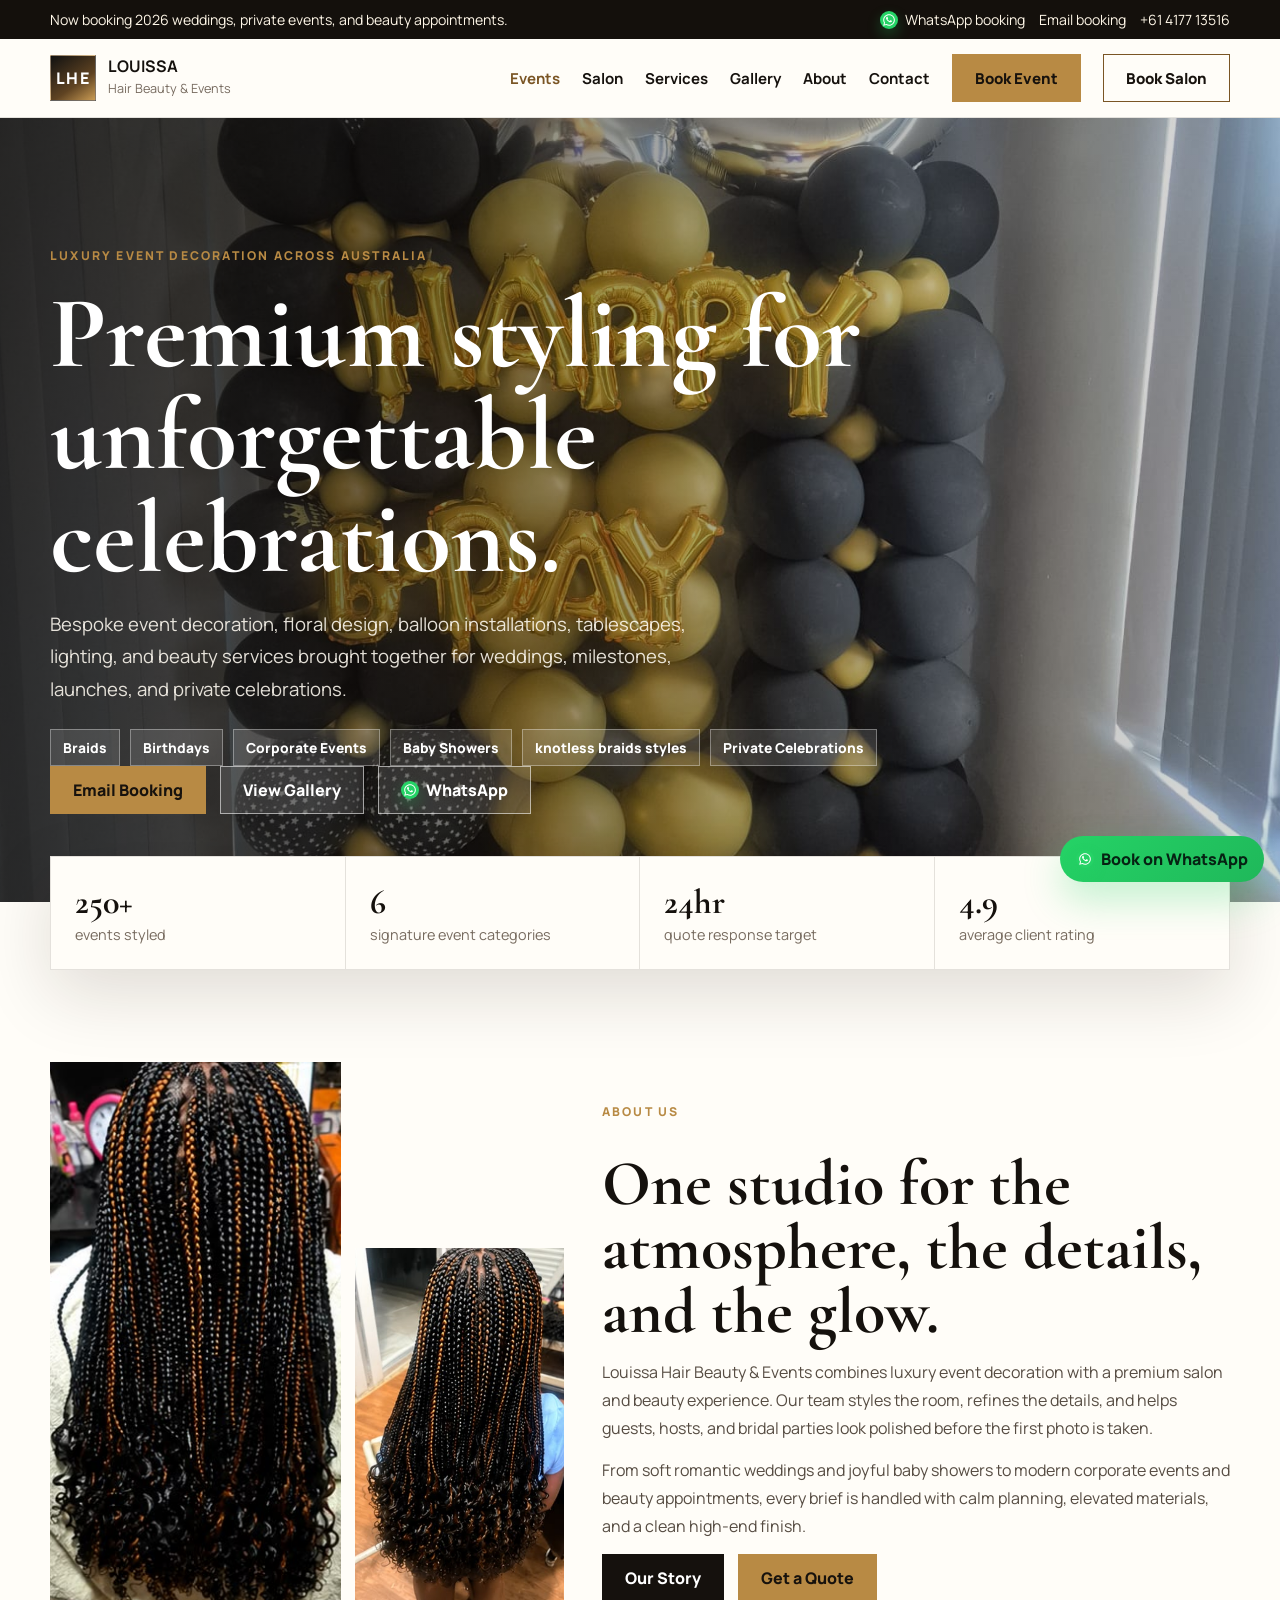
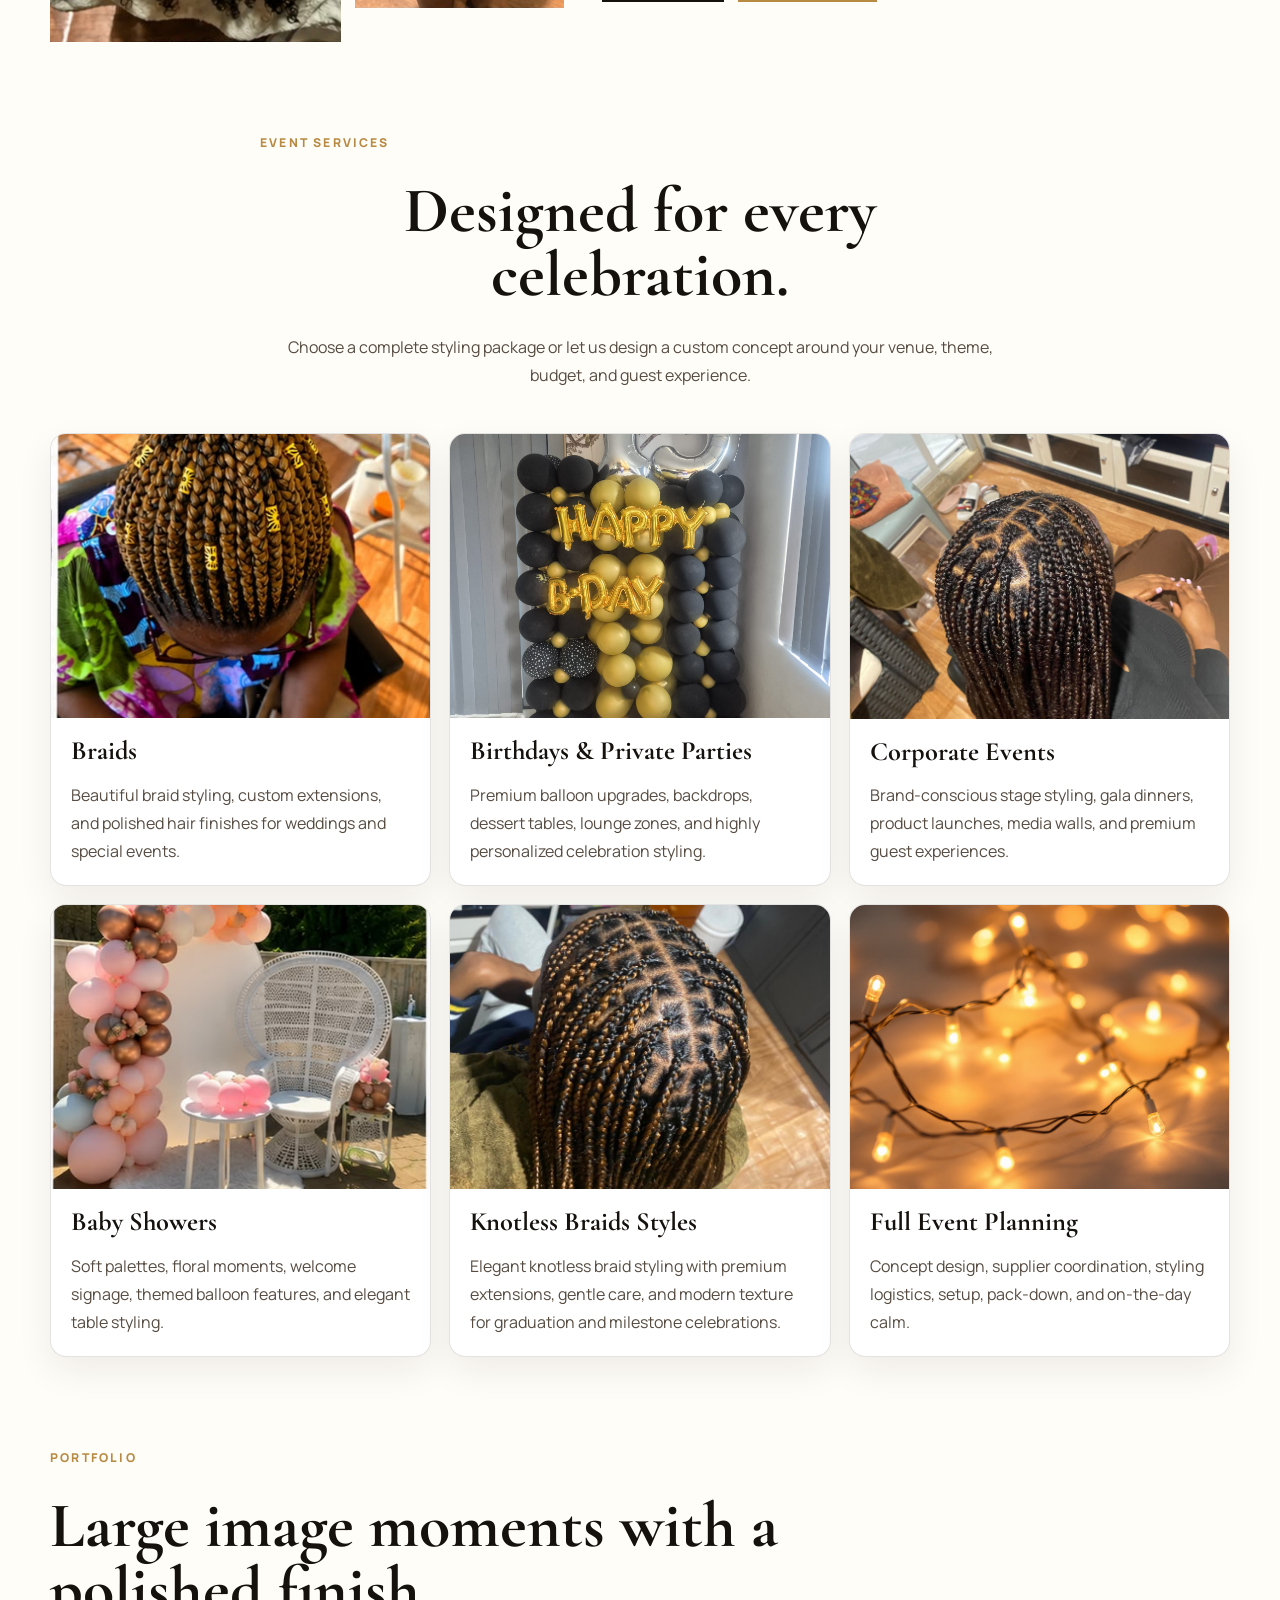
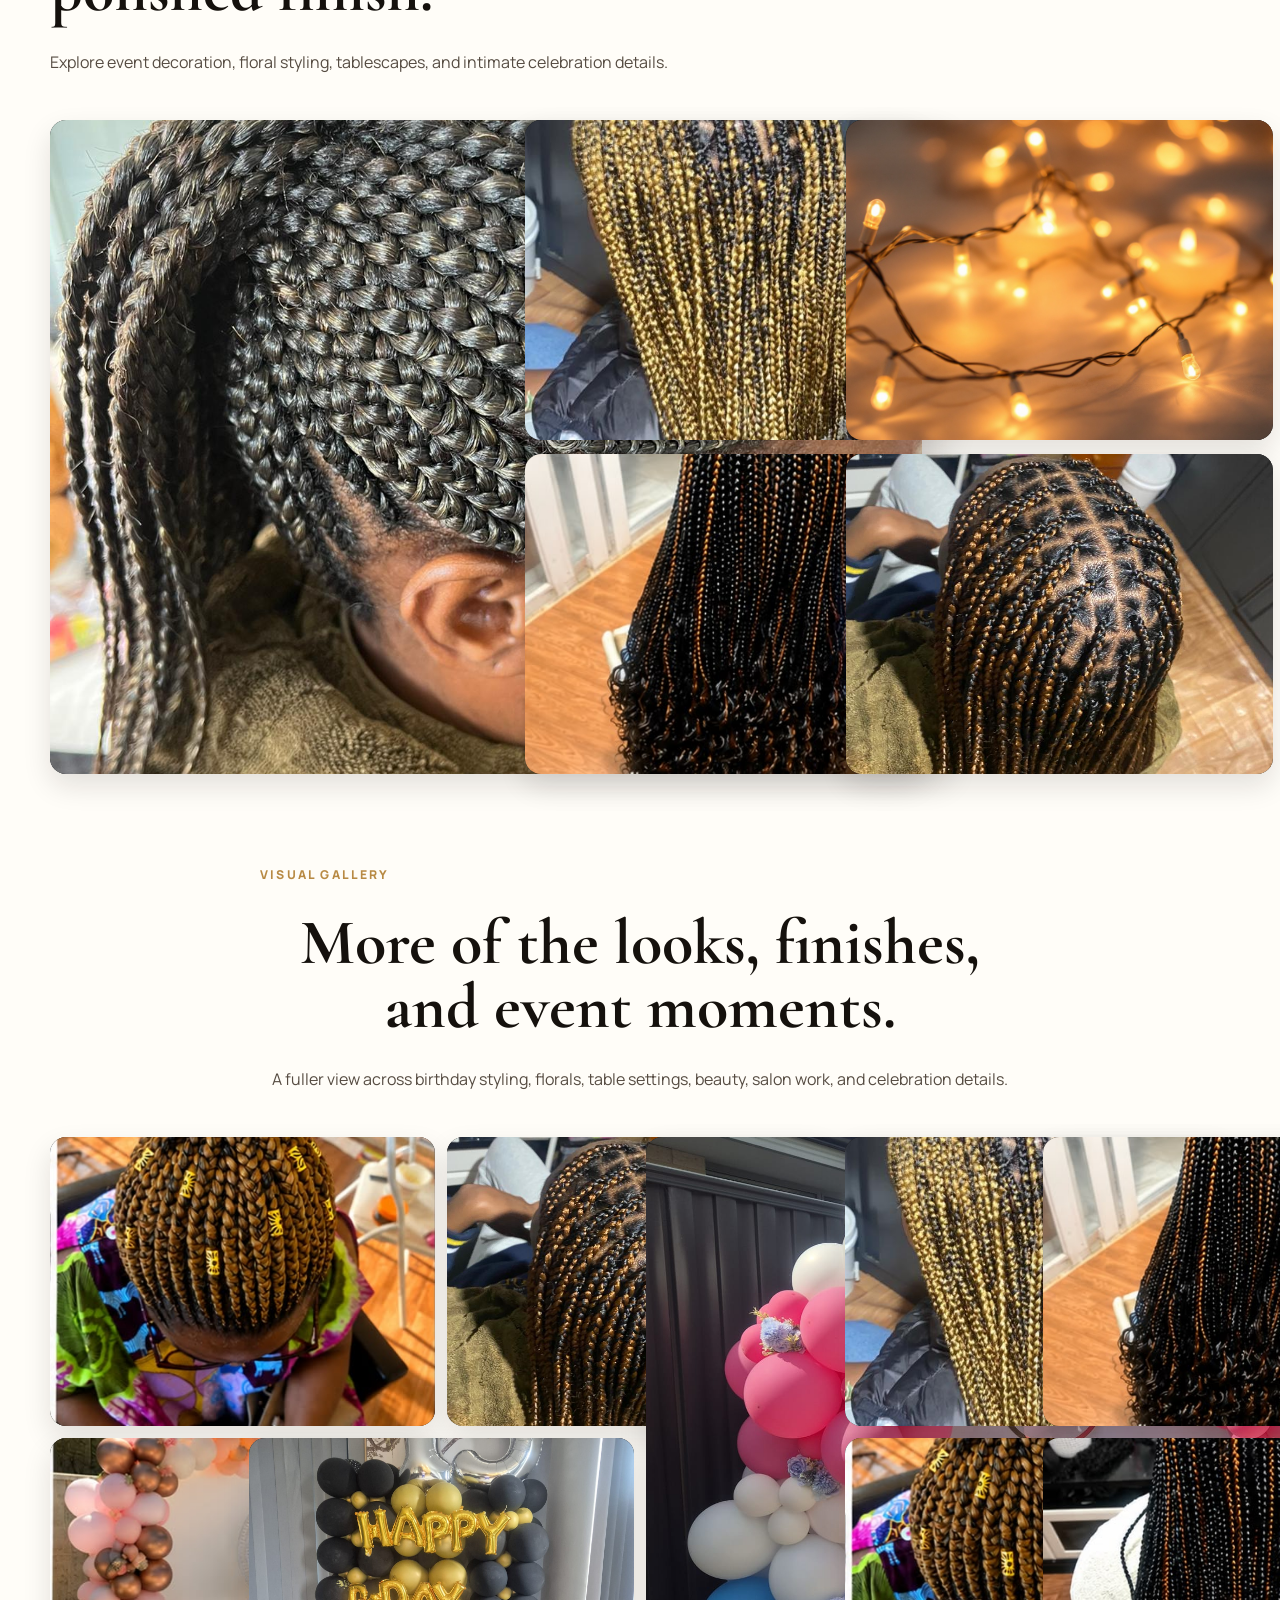
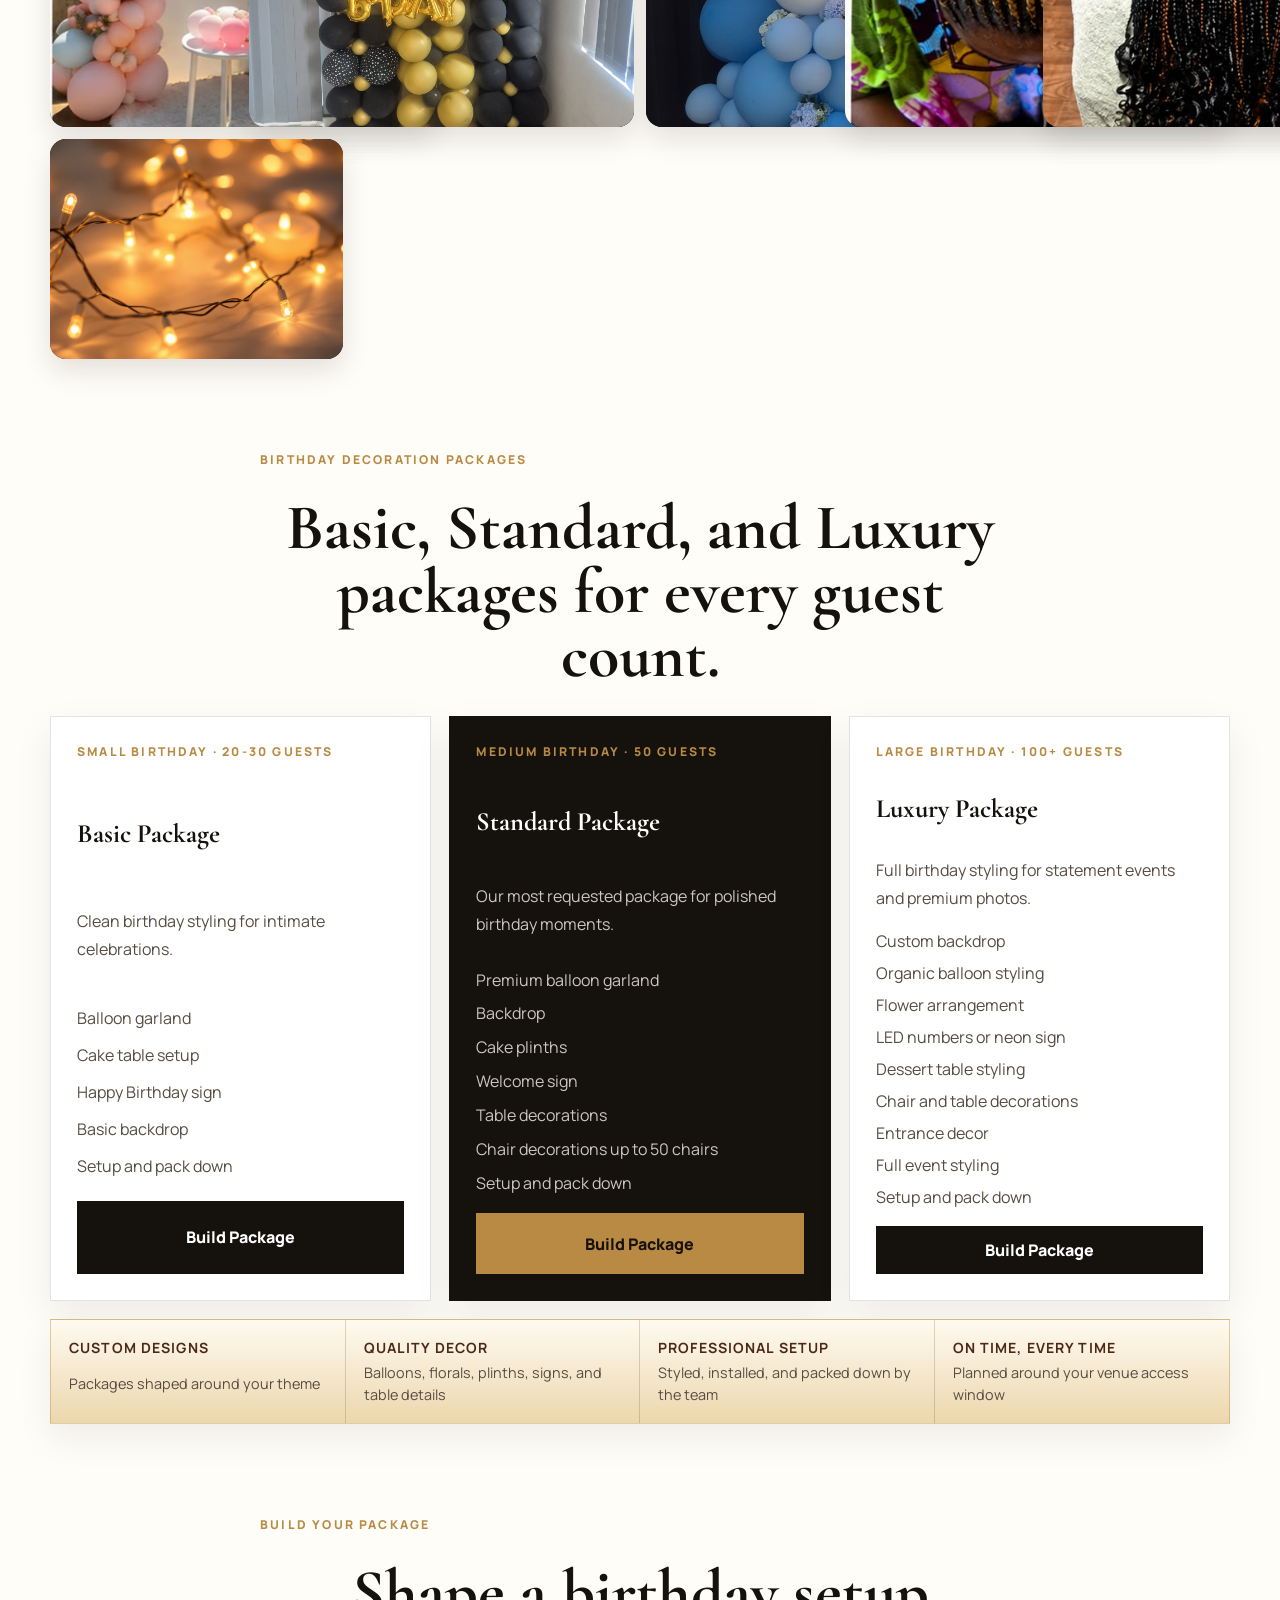
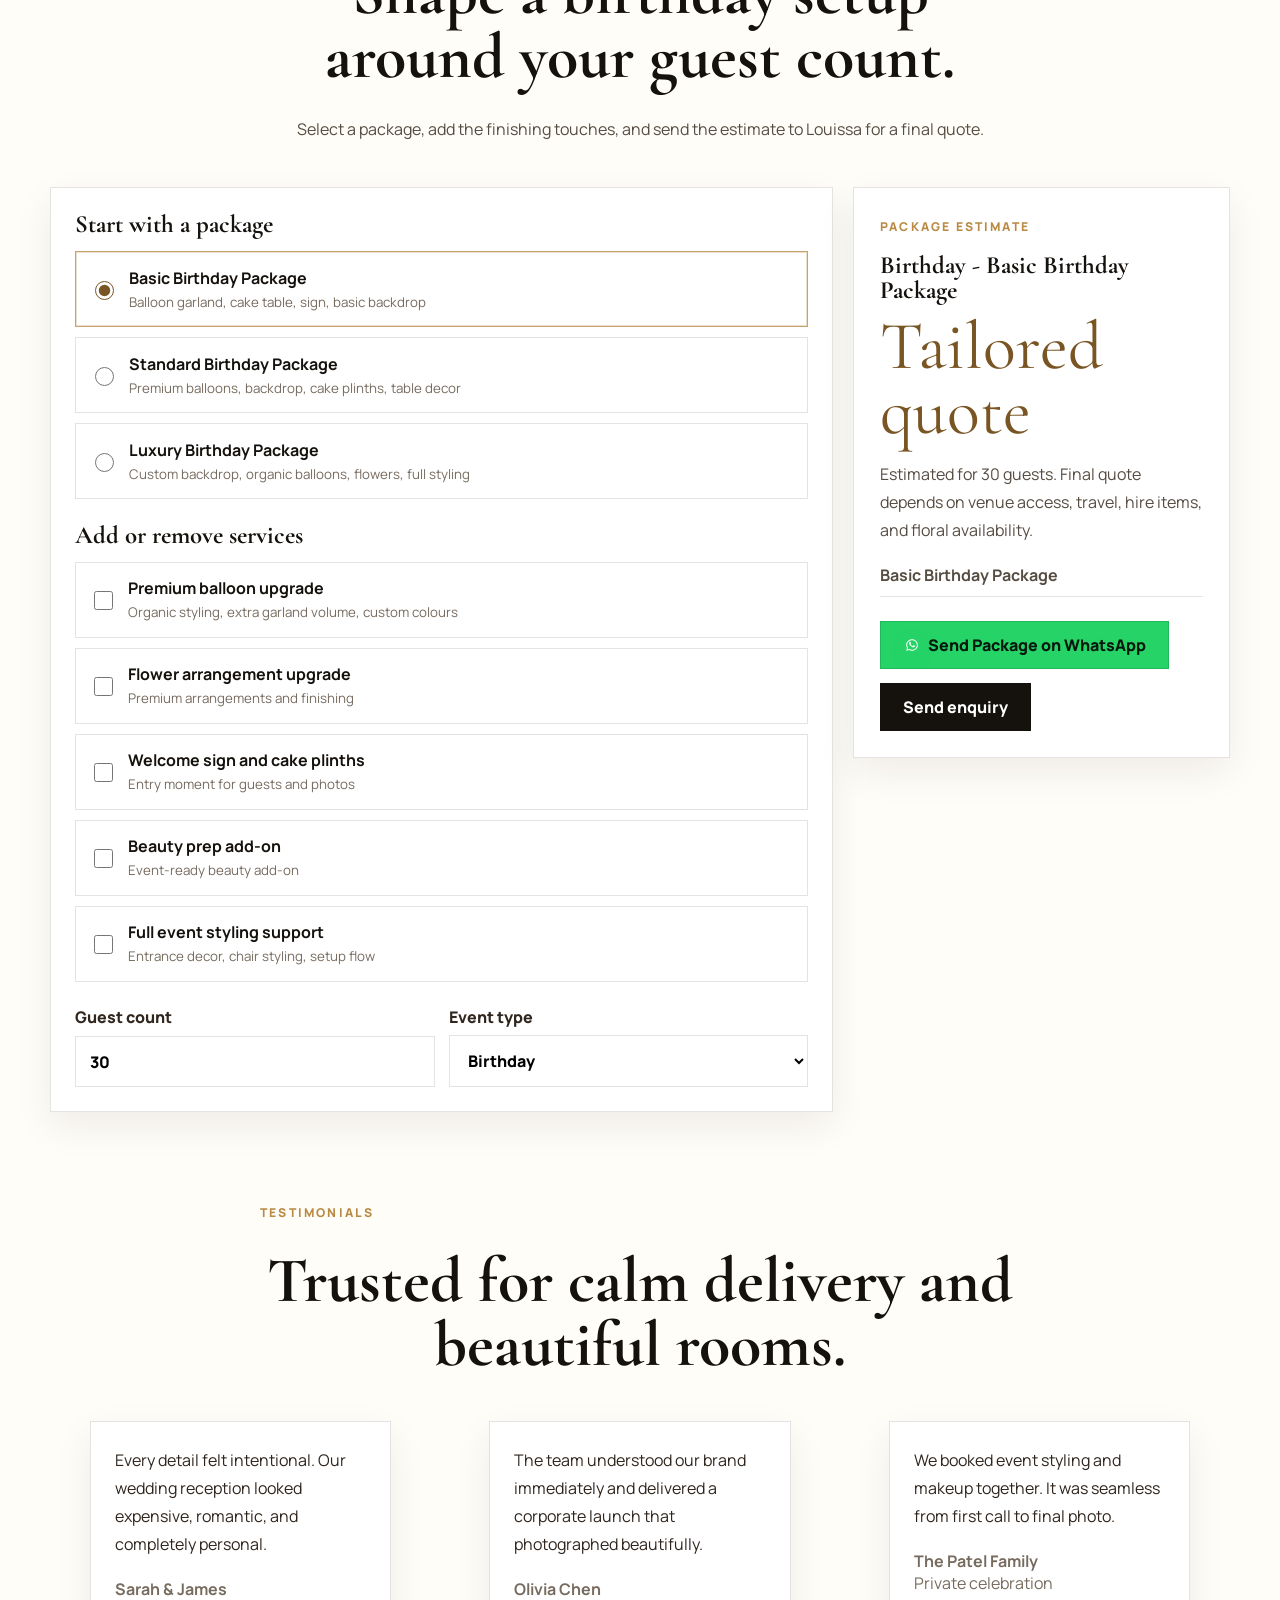
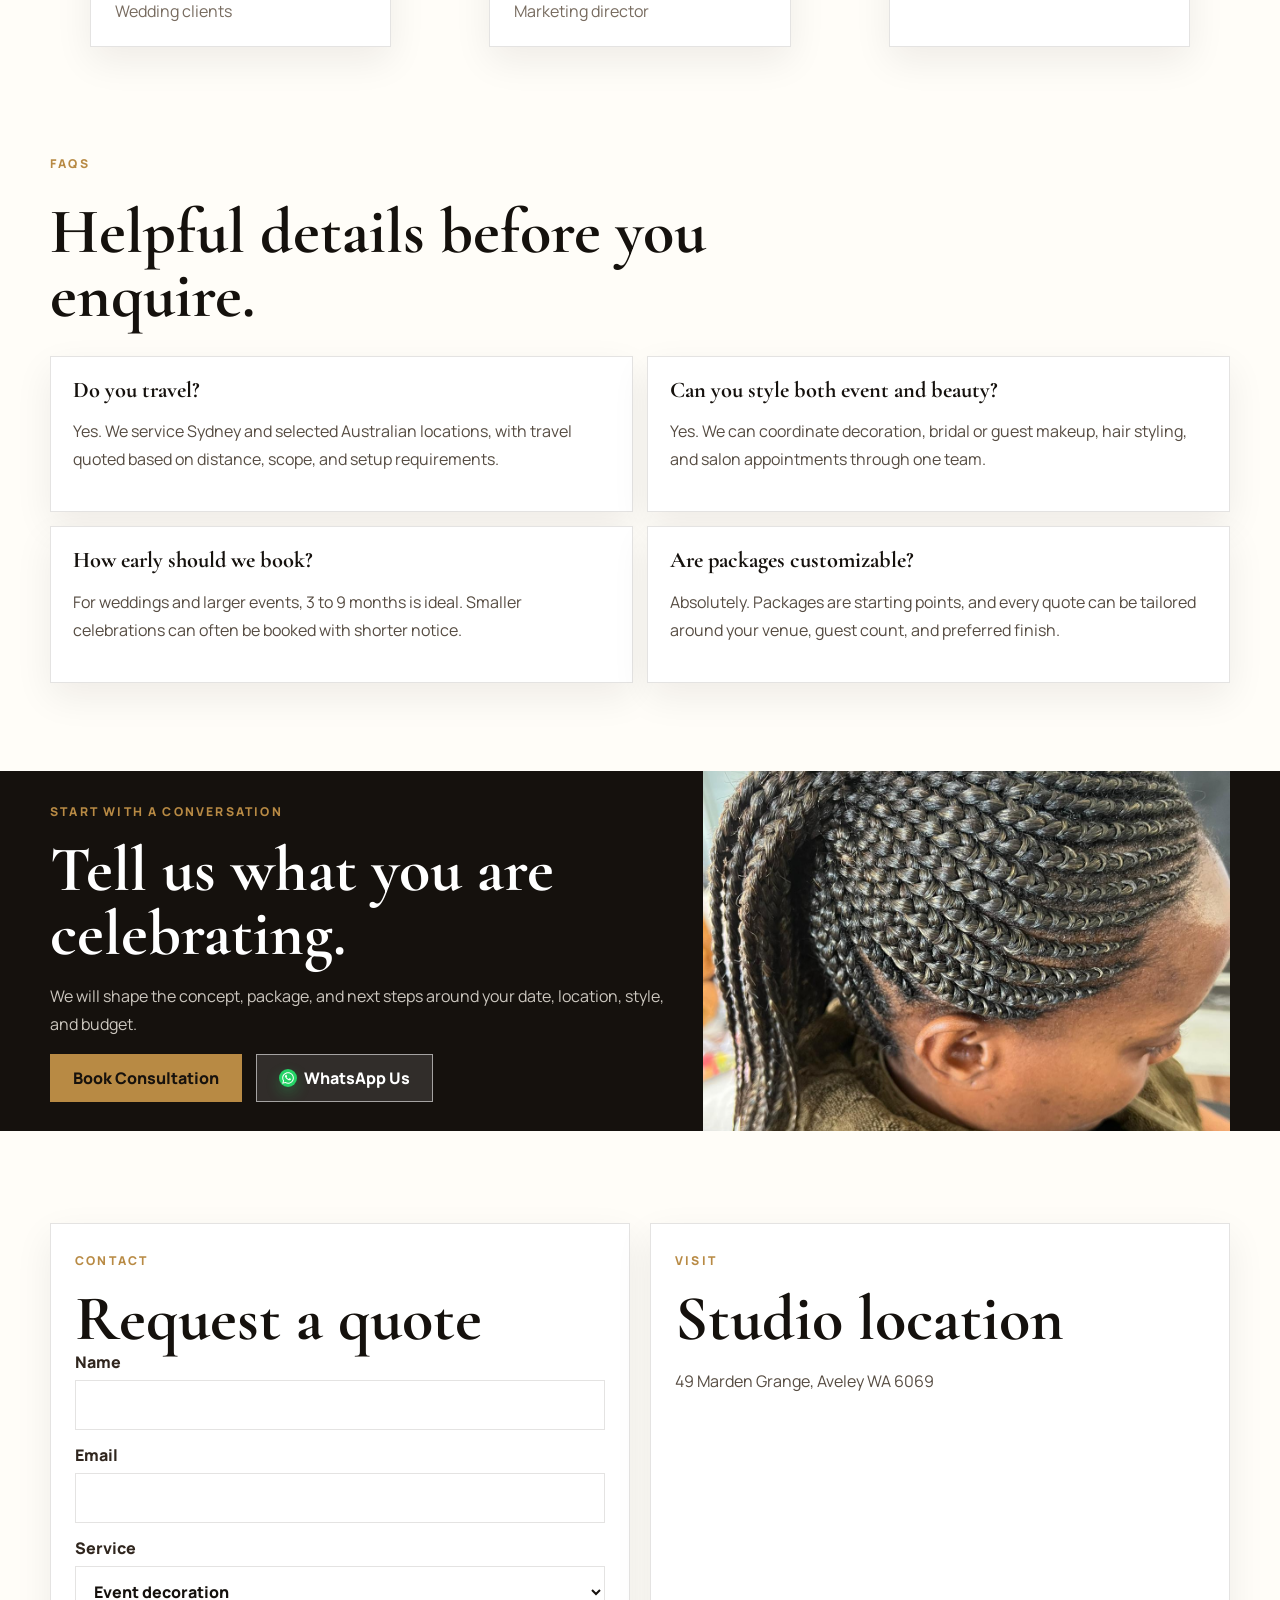
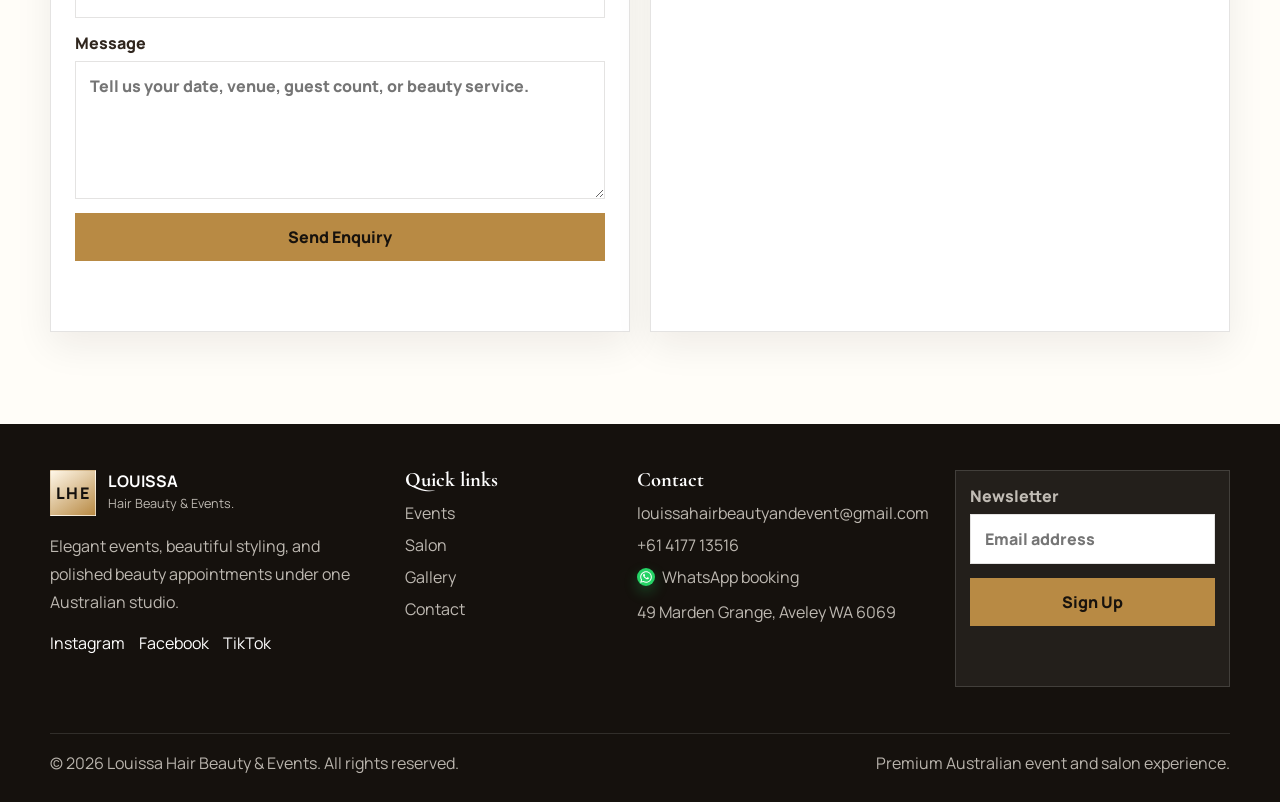
==== commit c44a3e95: "Move balloon decor images to Events gallery; replace homepage event cards with floral images" ====
--- a/index.html
+++ b/index.html
@@ -118,11 +118,11 @@
             <div class="service-card-body"><h3>Braids</h3><p>Beautiful braid styling, custom extensions, and polished hair finishes for weddings and special events.</p></div>
           </article>
           <article class="service-card reveal">
-            <img src="assets/site-images/l4.jpeg" alt="Pastel birthday balloon installation" loading="lazy" />
+            <img src="assets/site-images/l31.jpeg" alt="Event tablescape and florals" loading="lazy" />
             <div class="service-card-body"><h3>Birthdays & Private Parties</h3><p>Premium balloon upgrades, backdrops, dessert tables, lounge zones, and highly personalized celebration styling.</p></div>
           </article>
           <article class="service-card reveal">
-            <img src="assets/site-images/l5.jpeg" alt="Elegant corporate event stage with floral lighting" loading="lazy" />
+            <img src="assets/site-images/l11.jpeg" alt="Ceremony florals and tablescape" loading="lazy" />
             <div class="service-card-body"><h3>Corporate Events</h3><p>Brand-conscious stage styling, gala dinners, product launches, media walls, and premium guest experiences.</p></div>
           </article>
           <article class="service-card reveal">
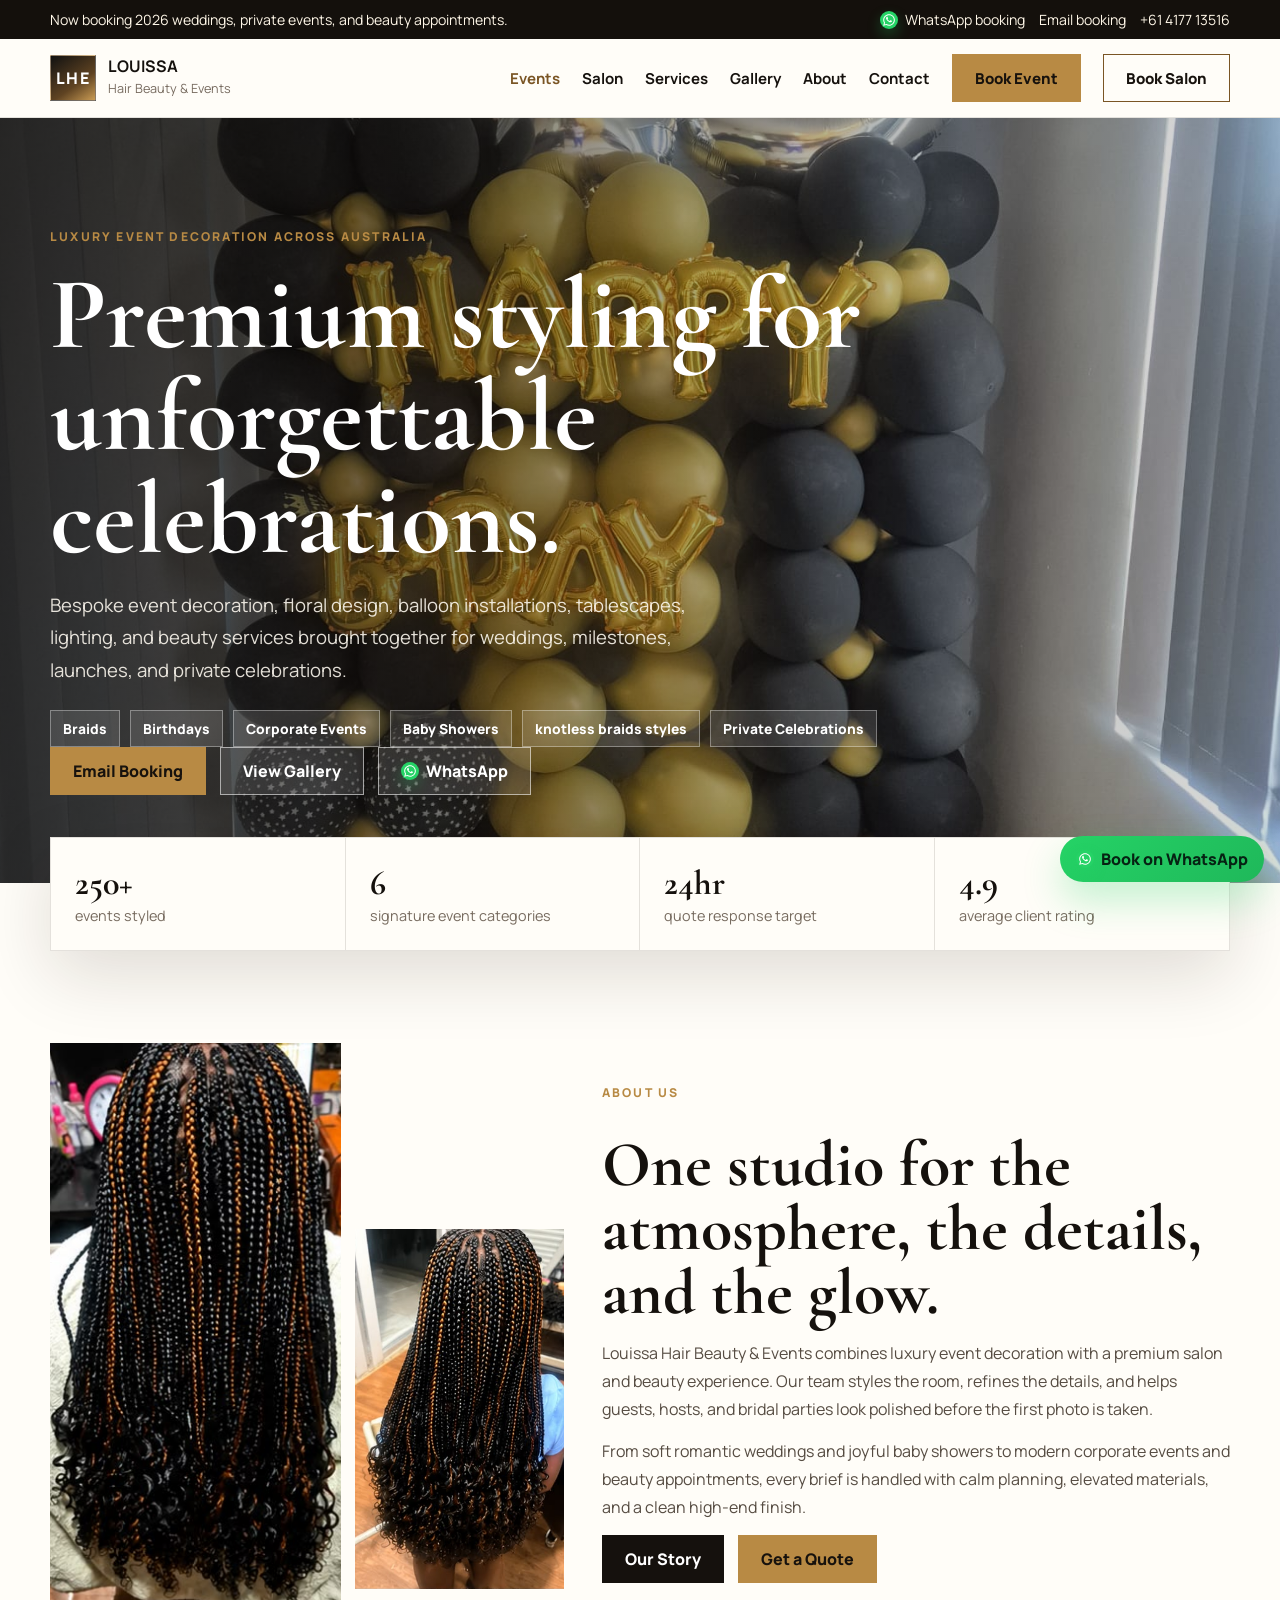
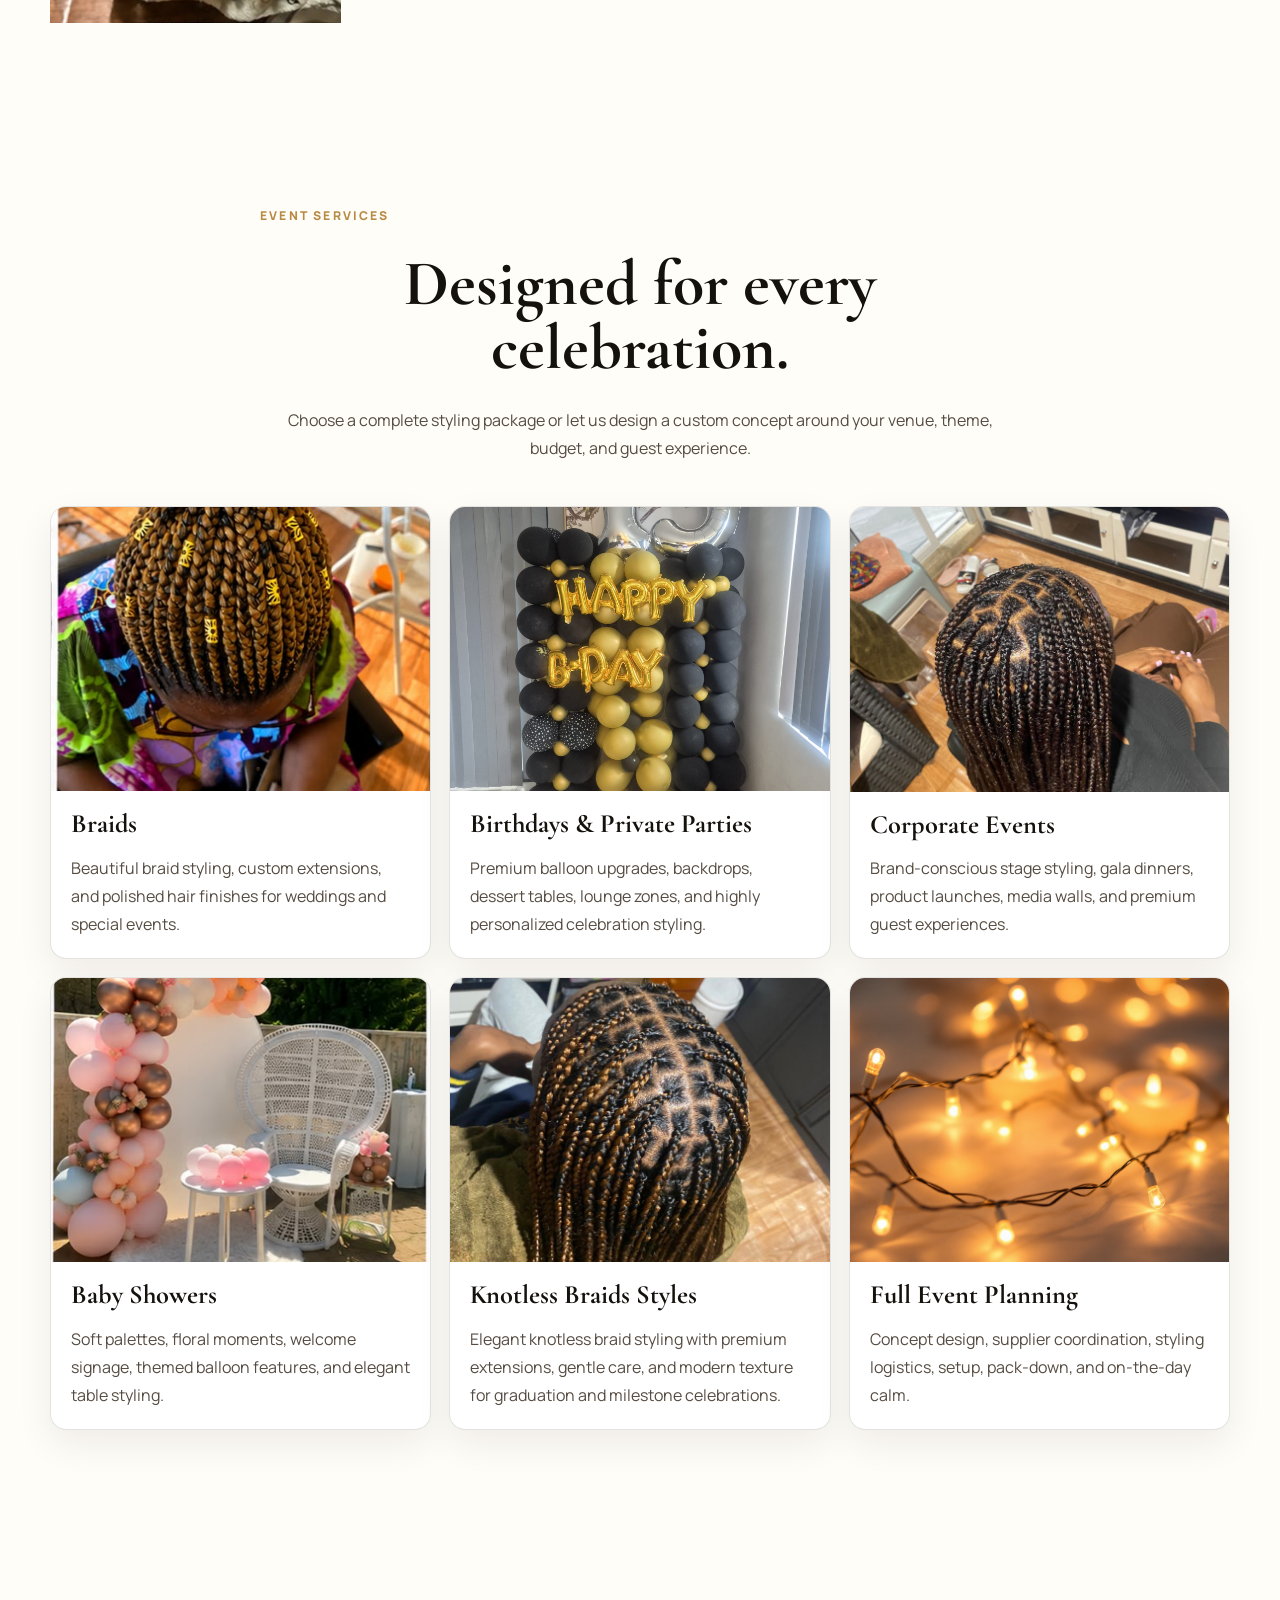
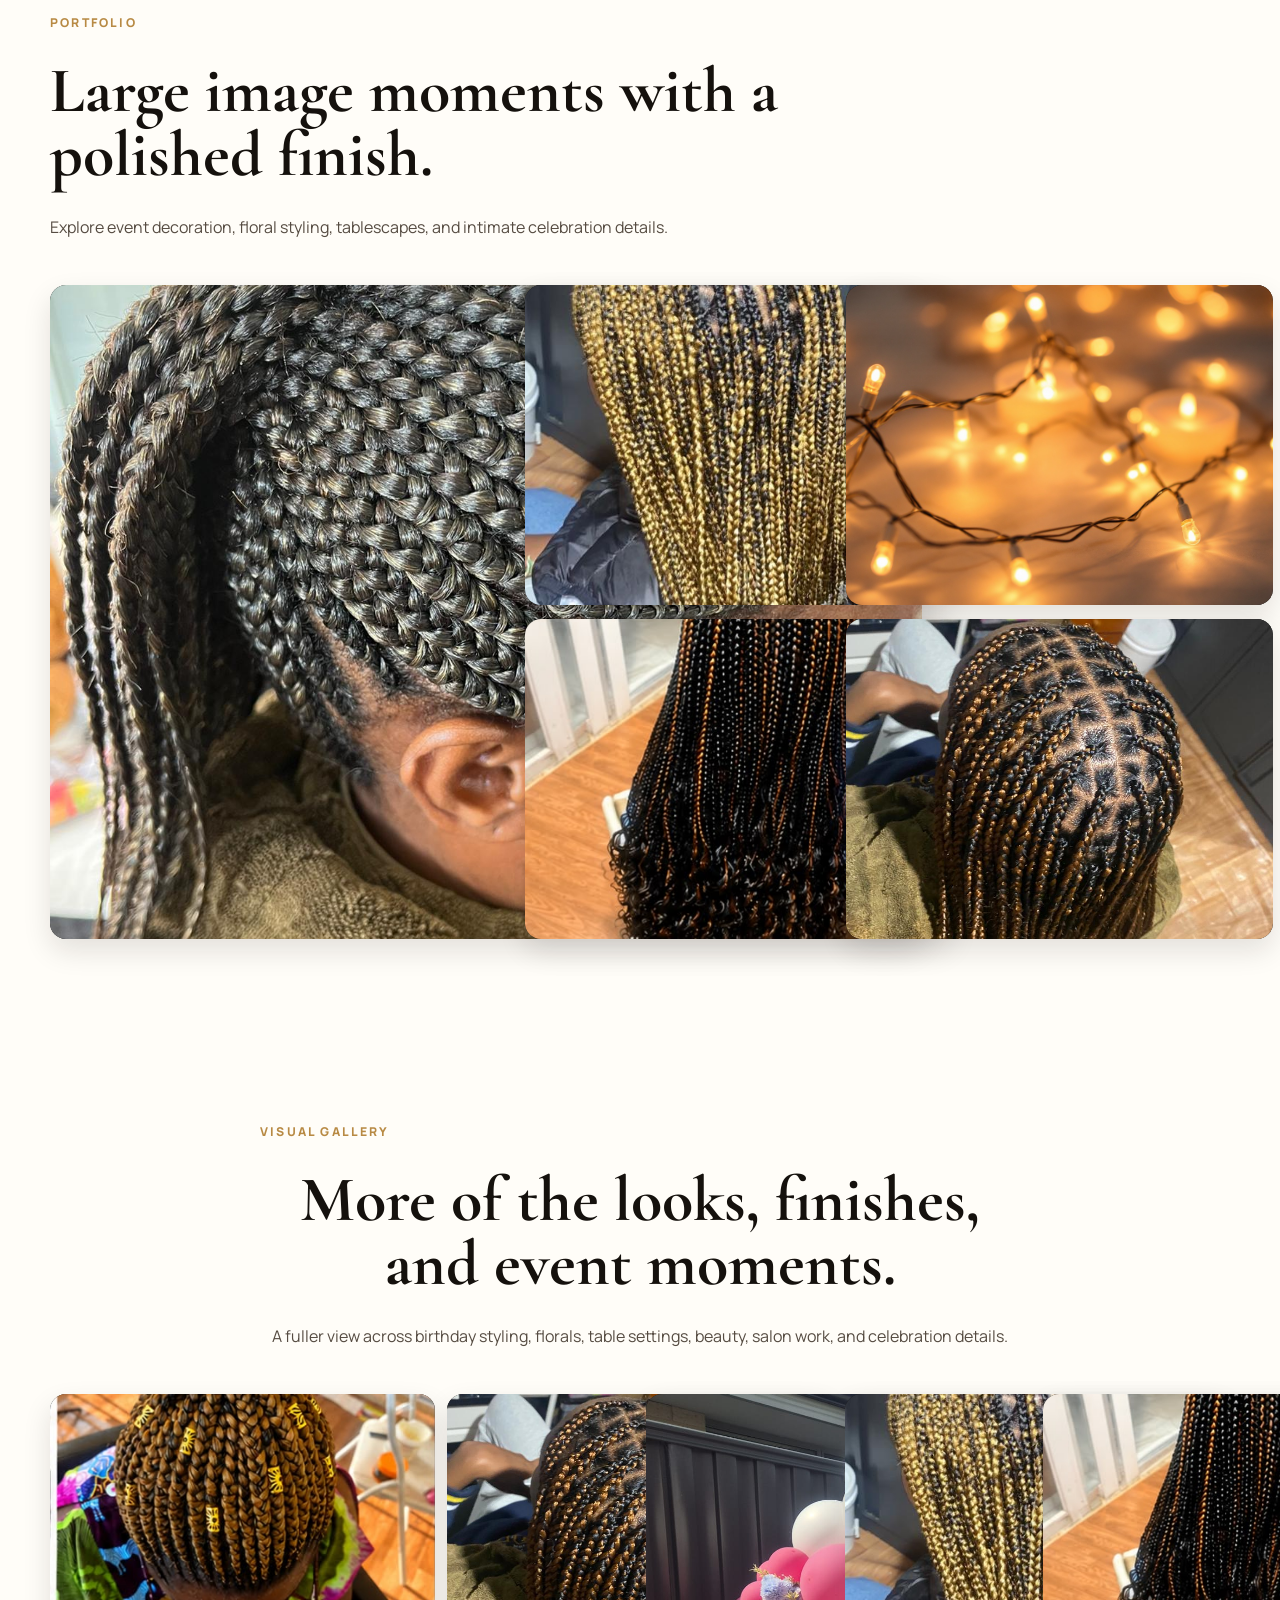
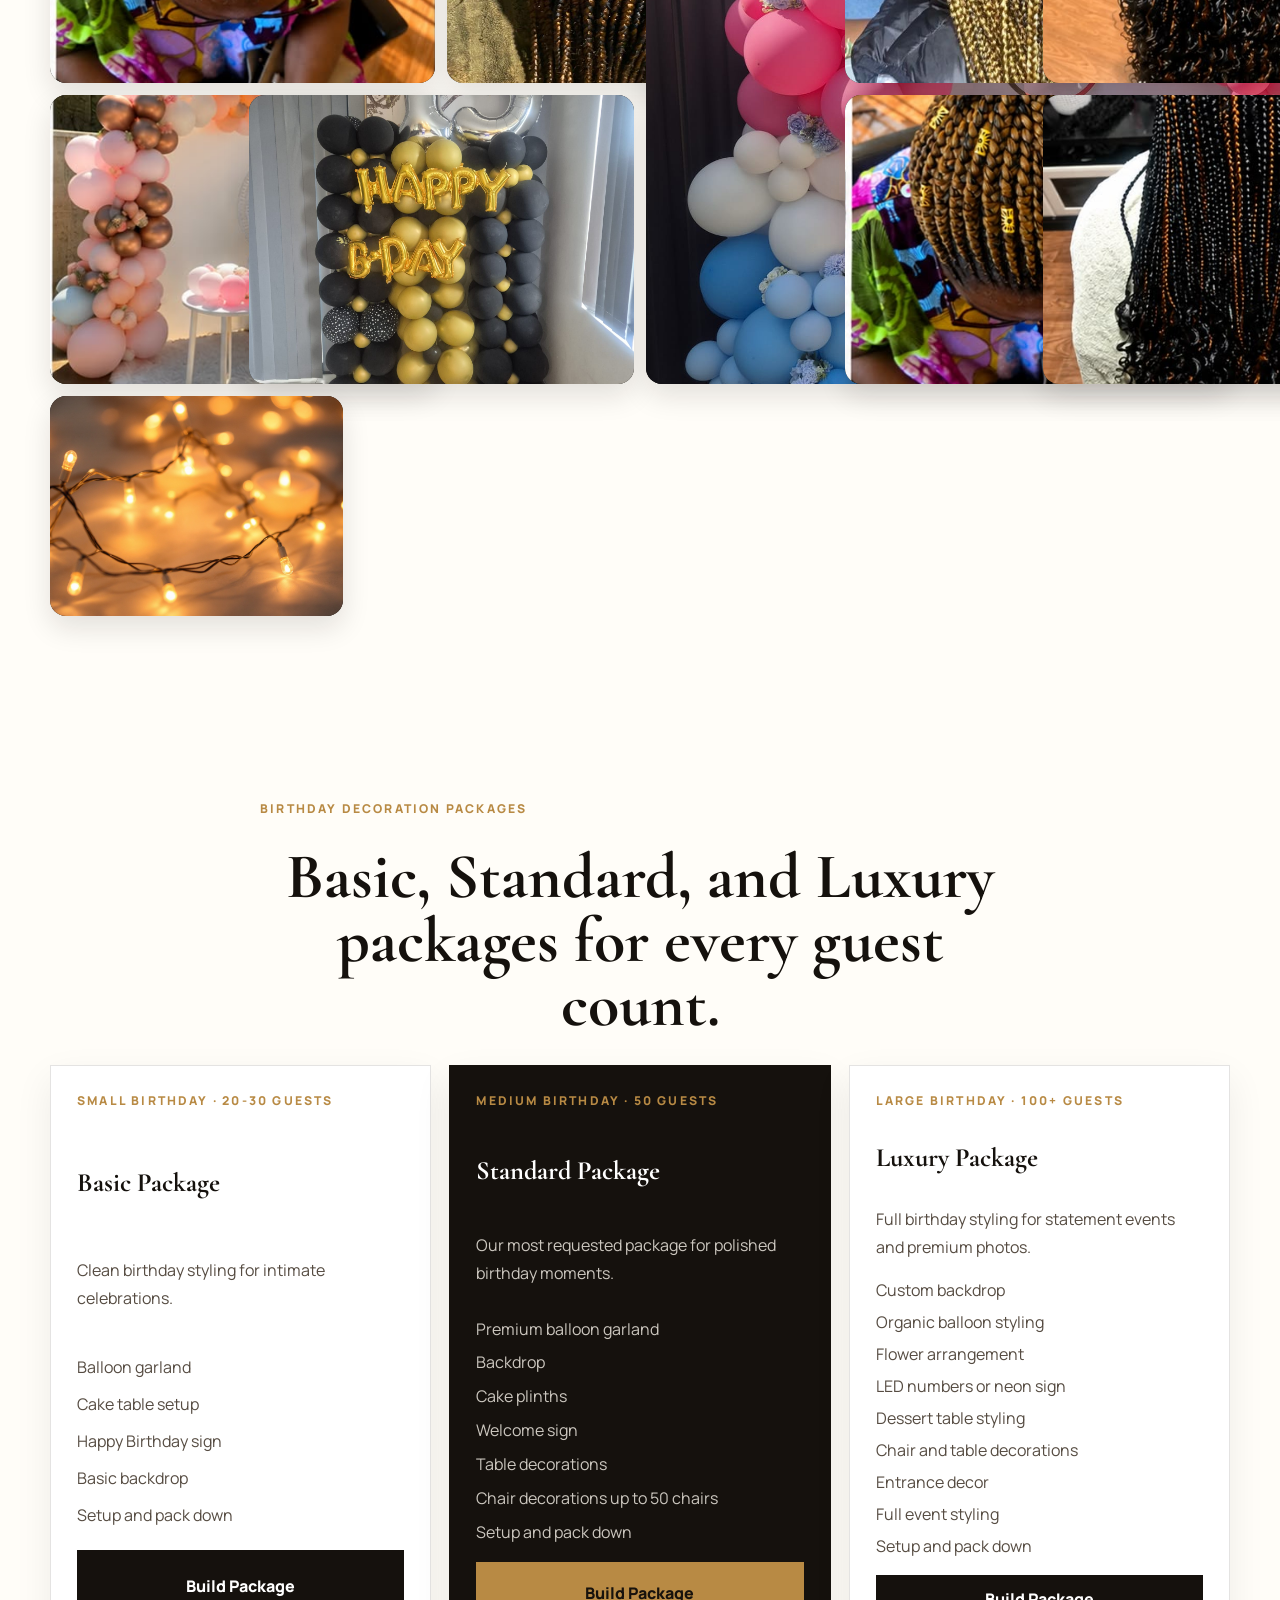
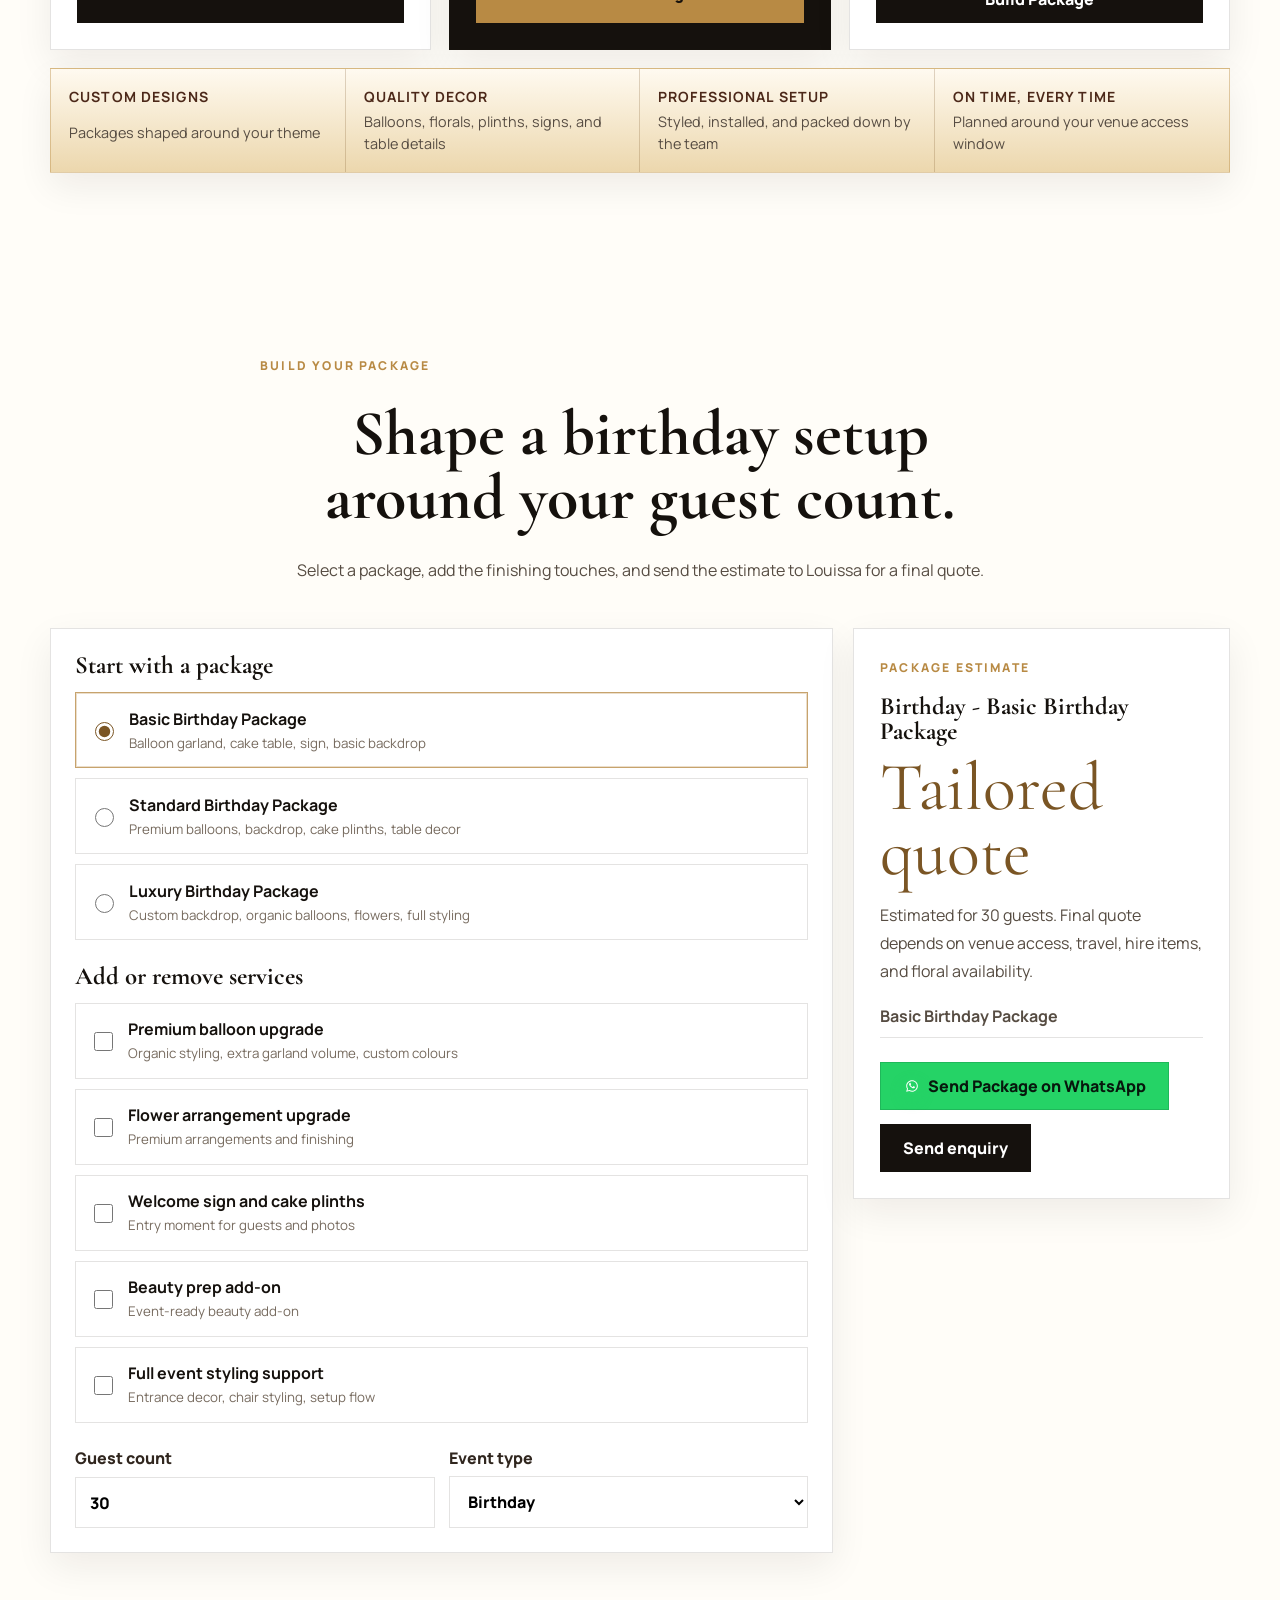
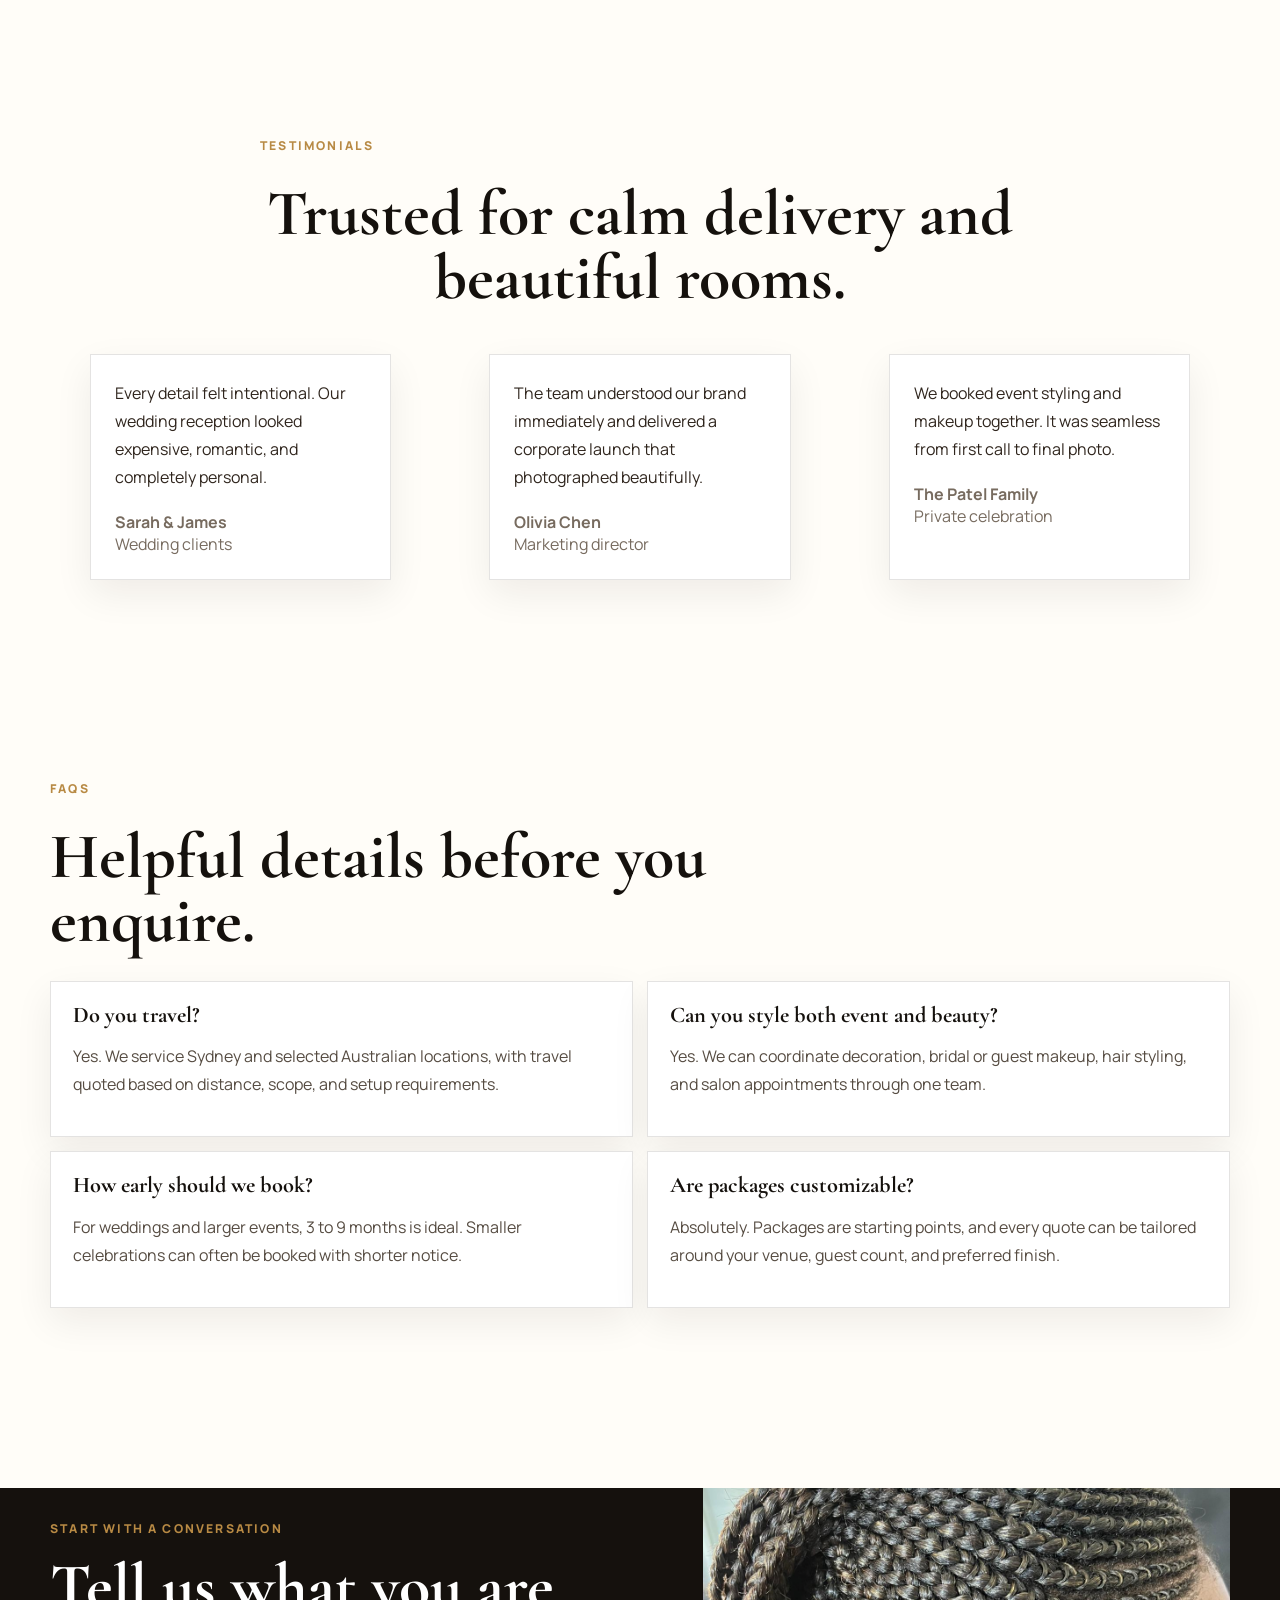
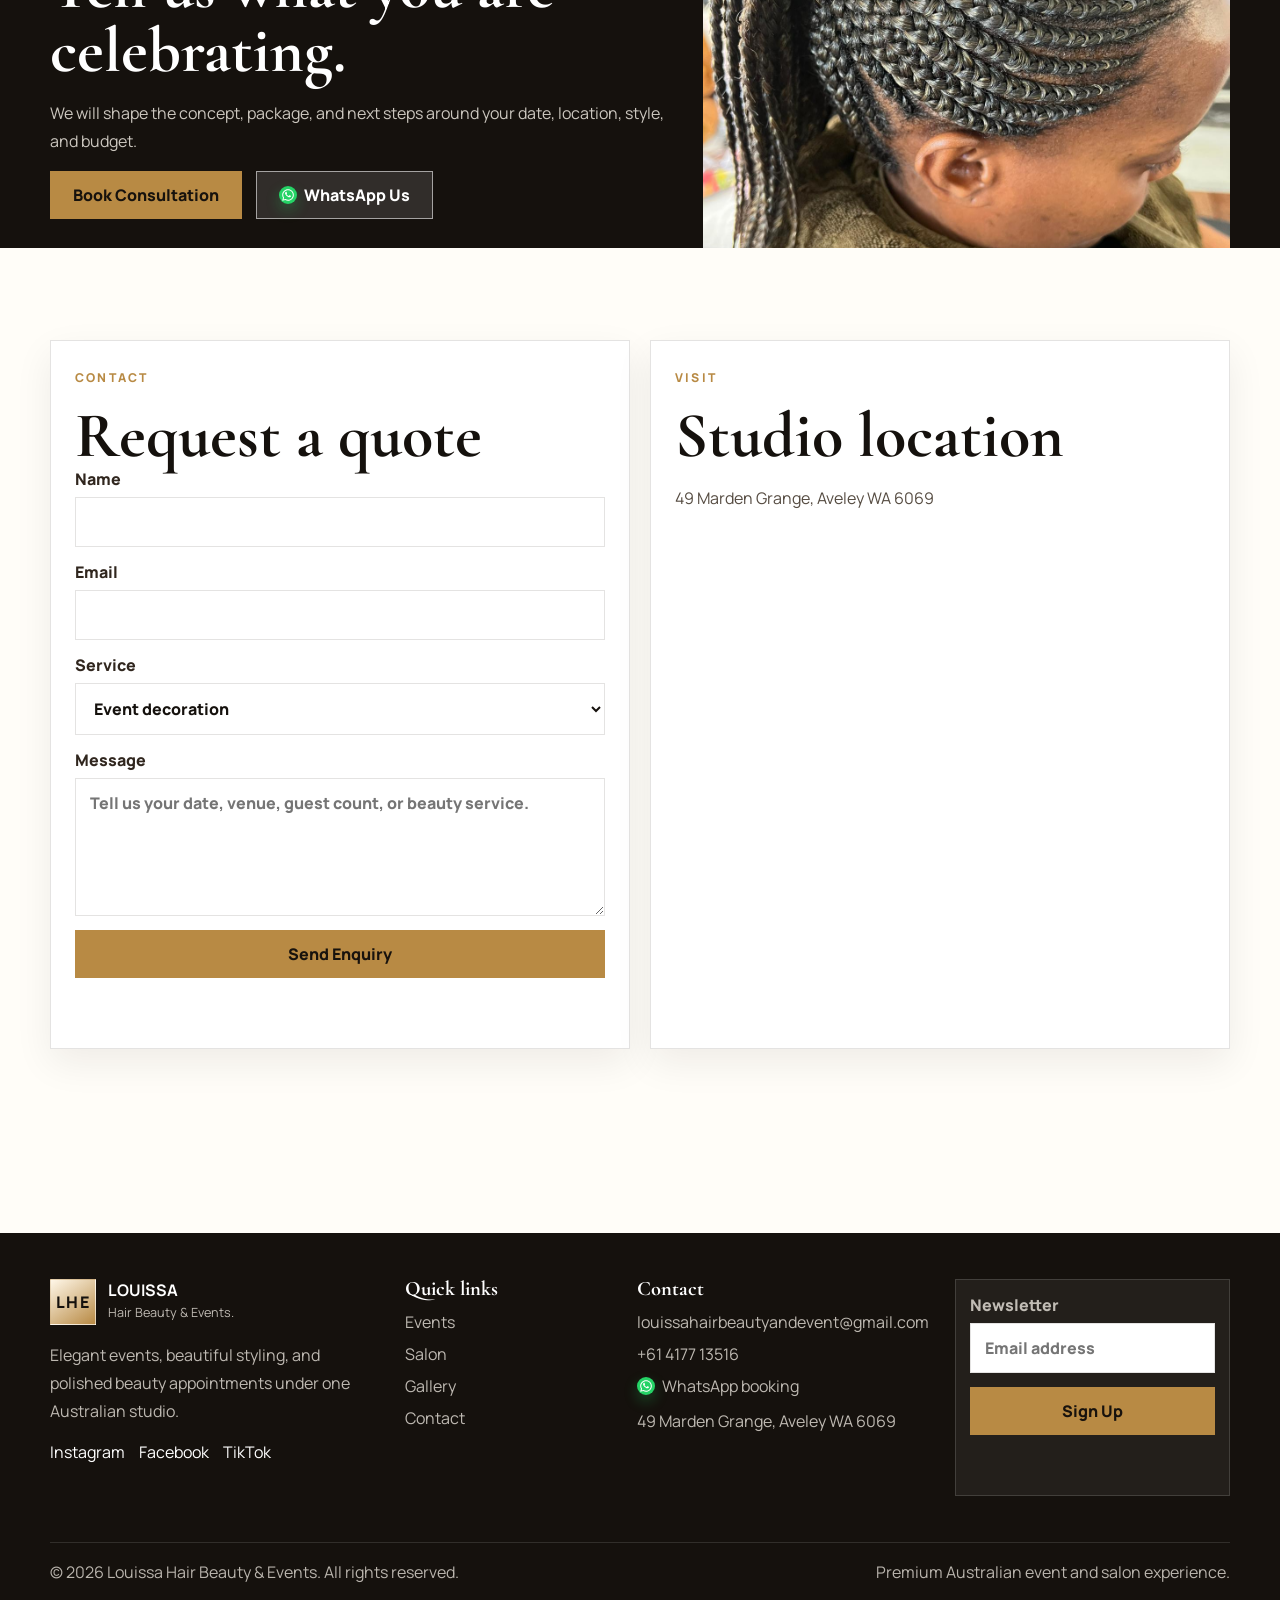
==== commit 82c50b51: "Enhance responsive design for all devices (phones, tablets, desktops) with optimized CSS media queri" ====
--- a/index.html
+++ b/index.html
@@ -2,7 +2,11 @@
 <html lang="en">
   <head>
     <meta charset="UTF-8" />
-    <meta name="viewport" content="width=device-width, initial-scale=1.0" />
+    <meta name="viewport" content="width=device-width, initial-scale=1.0, viewport-fit=cover" />
+    <meta name="theme-color" content="#15110d" />
+    <meta name="apple-mobile-web-app-capable" content="yes" />
+    <meta name="apple-mobile-web-app-status-bar-style" content="black-translucent" />
+    <meta name="format-detection" content="telephone=no" />
     <title>Louissa Hair Beauty & Events | Premium Events and Salon Services</title>
     <meta
       name="description"
@@ -19,7 +23,7 @@
       <a href="contact.html">Now booking 2026 weddings, private events, and beauty appointments.</a>
       <div class="announcement-contacts">
         <a href="https://wa.me/61417713516">WhatsApp booking</a>
-        <a href="mailto:louissahairbeautyandevent@gmail.com">Email booking</a>
+        <a href="contact.html#contact-form">Email booking</a>
         <a href="tel:+61417713516">+61 4177 13516</a>
       </div>
     </div>
@@ -68,7 +72,7 @@
             <li>Private Celebrations</li>
           </ul>
           <div class="button-row">
-            <a class="button button-secondary" href="mailto:louissahairbeautyandevent@gmail.com">Email Booking</a>
+            <a class="button button-secondary" href="contact.html#contact-form">Email Booking</a>
             <a class="button button-ghost" href="portfolio.html">View Gallery</a>
             <a class="button button-ghost" href="https://wa.me/61417713516">WhatsApp</a>
           </div>
--- a/styles.css
+++ b/styles.css
@@ -567,6 +567,24 @@
   gap: 18px;
 }
 
+.service-list {
+  list-style: none;
+  padding: 0;
+  margin: 0;
+  display: grid;
+  grid-template-columns: repeat(auto-fit, minmax(200px, 1fr));
+  gap: 12px;
+}
+
+.service-list li {
+  padding: 16px 20px;
+  background: #fff;
+  border: 1px solid var(--line);
+  border-radius: var(--radius);
+  font-size: 16px;
+  color: var(--ink);
+}
+
 .cards-3 {
   grid-template-columns: repeat(3, minmax(0, 1fr));
 }
@@ -1320,3 +1338,322 @@
     width: 100%;
   }
 }
+
+/* Ultra-small phones (320px - 480px) */
+@media (max-width: 480px) {
+  :root {
+    --shell: calc(100vw - 16px);
+  }
+
+  h1 {
+    font-size: clamp(1.8rem, 12vw, 3rem);
+  }
+
+  h2 {
+    font-size: clamp(1.5rem, 5vw, 2.35rem);
+  }
+
+  h3 {
+    font-size: 1.35rem;
+  }
+
+  p {
+    font-size: 0.95rem;
+  }
+
+  .announcement-bar {
+    padding: 8px 11px;
+    gap: 8px;
+  }
+
+  .announcement-bar a:first-child {
+    font-size: 0.85rem;
+  }
+
+  .announcement-contacts a {
+    font-size: 0.75rem;
+    padding: 5px 8px;
+  }
+
+  .topline {
+    padding: 10px 0;
+  }
+
+  .brand span strong {
+    font-size: 1rem;
+  }
+
+  .brand span small {
+    font-size: 0.65rem;
+  }
+
+  .hero {
+    min-height: 60vh;
+  }
+
+  .hero-inner {
+    padding: 32px 0 40px;
+    gap: 12px;
+  }
+
+  .eyebrow {
+    font-size: 0.7rem;
+  }
+
+  .lede {
+    font-size: 1rem;
+  }
+
+  .hero-points {
+    gap: 6px;
+    font-size: 0.85rem;
+  }
+
+  .button {
+    font-size: 0.9rem;
+    padding: 10px 16px;
+  }
+
+  .section {
+    padding-top: 40px;
+    padding-bottom: 40px;
+  }
+
+  .section-heading {
+    text-align: center;
+  }
+
+  .image-stack img:first-child,
+  .image-stack img:last-child,
+  .feature-image,
+  .cta-band img {
+    height: 220px;
+  }
+
+  .gallery-card,
+  .showcase-item,
+  .map-frame {
+    min-height: 200px;
+  }
+
+  .builder-choice {
+    min-height: 60px;
+    padding: 10px;
+  }
+
+  .builder-fields {
+    gap: 10px;
+  }
+
+  .builder-fields label {
+    font-size: 0.9rem;
+  }
+
+  .builder-fields input,
+  .builder-fields select {
+    padding: 10px 12px;
+    font-size: 0.95rem;
+  }
+
+  .builder-total {
+    font-size: clamp(1.8rem, 8vw, 2.5rem);
+  }
+
+  .package-card {
+    padding: 16px;
+    gap: 12px;
+  }
+
+  .price {
+    font-size: 1.8rem;
+  }
+
+  .testimonial-card {
+    padding: 16px;
+  }
+
+  .testimonial-card blockquote {
+    font-size: 0.95rem;
+    margin: 0 0 12px;
+  }
+
+  .faq-item {
+    padding: 16px;
+  }
+
+  .faq-item h3 {
+    font-size: 1.2rem;
+  }
+
+  .footer-grid {
+    gap: 16px;
+    padding: 24px 0;
+  }
+
+  .site-footer h3 {
+    font-size: 1.1rem;
+    margin-bottom: 8px;
+  }
+
+  .site-footer p,
+  .site-footer small,
+  .site-footer li {
+    font-size: 0.85rem;
+  }
+
+  .footer-bottom {
+    flex-direction: column;
+    padding: 12px 0 18px;
+    gap: 10px;
+    font-size: 0.8rem;
+  }
+
+  .floating-whatsapp {
+    right: 12px;
+    bottom: 12px;
+    padding: 8px 12px;
+    font-size: 0.85rem;
+  }
+
+  .contact-panel,
+  .booking-panel {
+    padding: 16px;
+  }
+
+  .booking-form label,
+  .contact-form label {
+    font-size: 0.9rem;
+  }
+
+  .booking-form input,
+  .contact-form input,
+  .contact-form select,
+  .contact-form textarea {
+    padding: 10px 12px;
+    font-size: 0.95rem;
+  }
+
+  .menu-button {
+    top: 12px;
+    padding: 6px 8px;
+    font-size: 0.9rem;
+  }
+}
+
+/* Small tablets (481px - 768px) */
+@media (max-width: 768px) and (min-width: 481px) {
+  :root {
+    --shell: calc(100vw - 24px);
+  }
+
+  h1 {
+    font-size: clamp(2.2rem, 6vw, 3.4rem);
+  }
+
+  h2 {
+    font-size: clamp(1.8rem, 4.5vw, 2.35rem);
+  }
+
+  .hero {
+    min-height: 70vh;
+  }
+
+  .hero-inner {
+    padding: 48px 0 56px;
+    gap: 16px;
+  }
+
+  .lede {
+    font-size: 1.05rem;
+  }
+
+  .button {
+    font-size: 0.95rem;
+    padding: 11px 18px;
+  }
+
+  .section {
+    padding-top: 56px;
+    padding-bottom: 56px;
+  }
+
+  .image-stack img:first-child,
+  .image-stack img:last-child,
+  .feature-image,
+  .cta-band img {
+    height: 300px;
+  }
+
+  .gallery-card,
+  .showcase-item {
+    min-height: 250px;
+  }
+
+  .package-card {
+    padding: 20px;
+  }
+
+  .price {
+    font-size: 2.1rem;
+  }
+
+  .testimonial-card {
+    padding: 18px;
+  }
+
+  .faq-item {
+    padding: 18px;
+  }
+
+  .faq-item h3 {
+    font-size: 1.3rem;
+  }
+
+  .contact-panel,
+  .booking-panel {
+    padding: 20px;
+  }
+
+  .booking-form input,
+  .contact-form input,
+  .contact-form select,
+  .contact-form textarea {
+    padding: 11px 13px;
+  }
+}
+
+/* Medium tablets (769px - 1024px) - enhancement to existing 1024px query */
+@media (max-width: 1024px) and (min-width: 769px) {
+  .section {
+    padding-top: 72px;
+    padding-bottom: 72px;
+  }
+
+  .hero {
+    min-height: 75vh;
+  }
+
+  .image-stack img:first-child {
+    height: 520px;
+  }
+
+  .image-stack img:last-child {
+    height: 320px;
+  }
+
+  .feature-image {
+    height: 480px;
+  }
+}
+
+/* Large desktops and TV screens (1025px+) */
+@media (min-width: 1025px) {
+  .section {
+    padding-top: 92px;
+    padding-bottom: 92px;
+  }
+
+  .hero {
+    min-height: 85vh;
+  }
+}
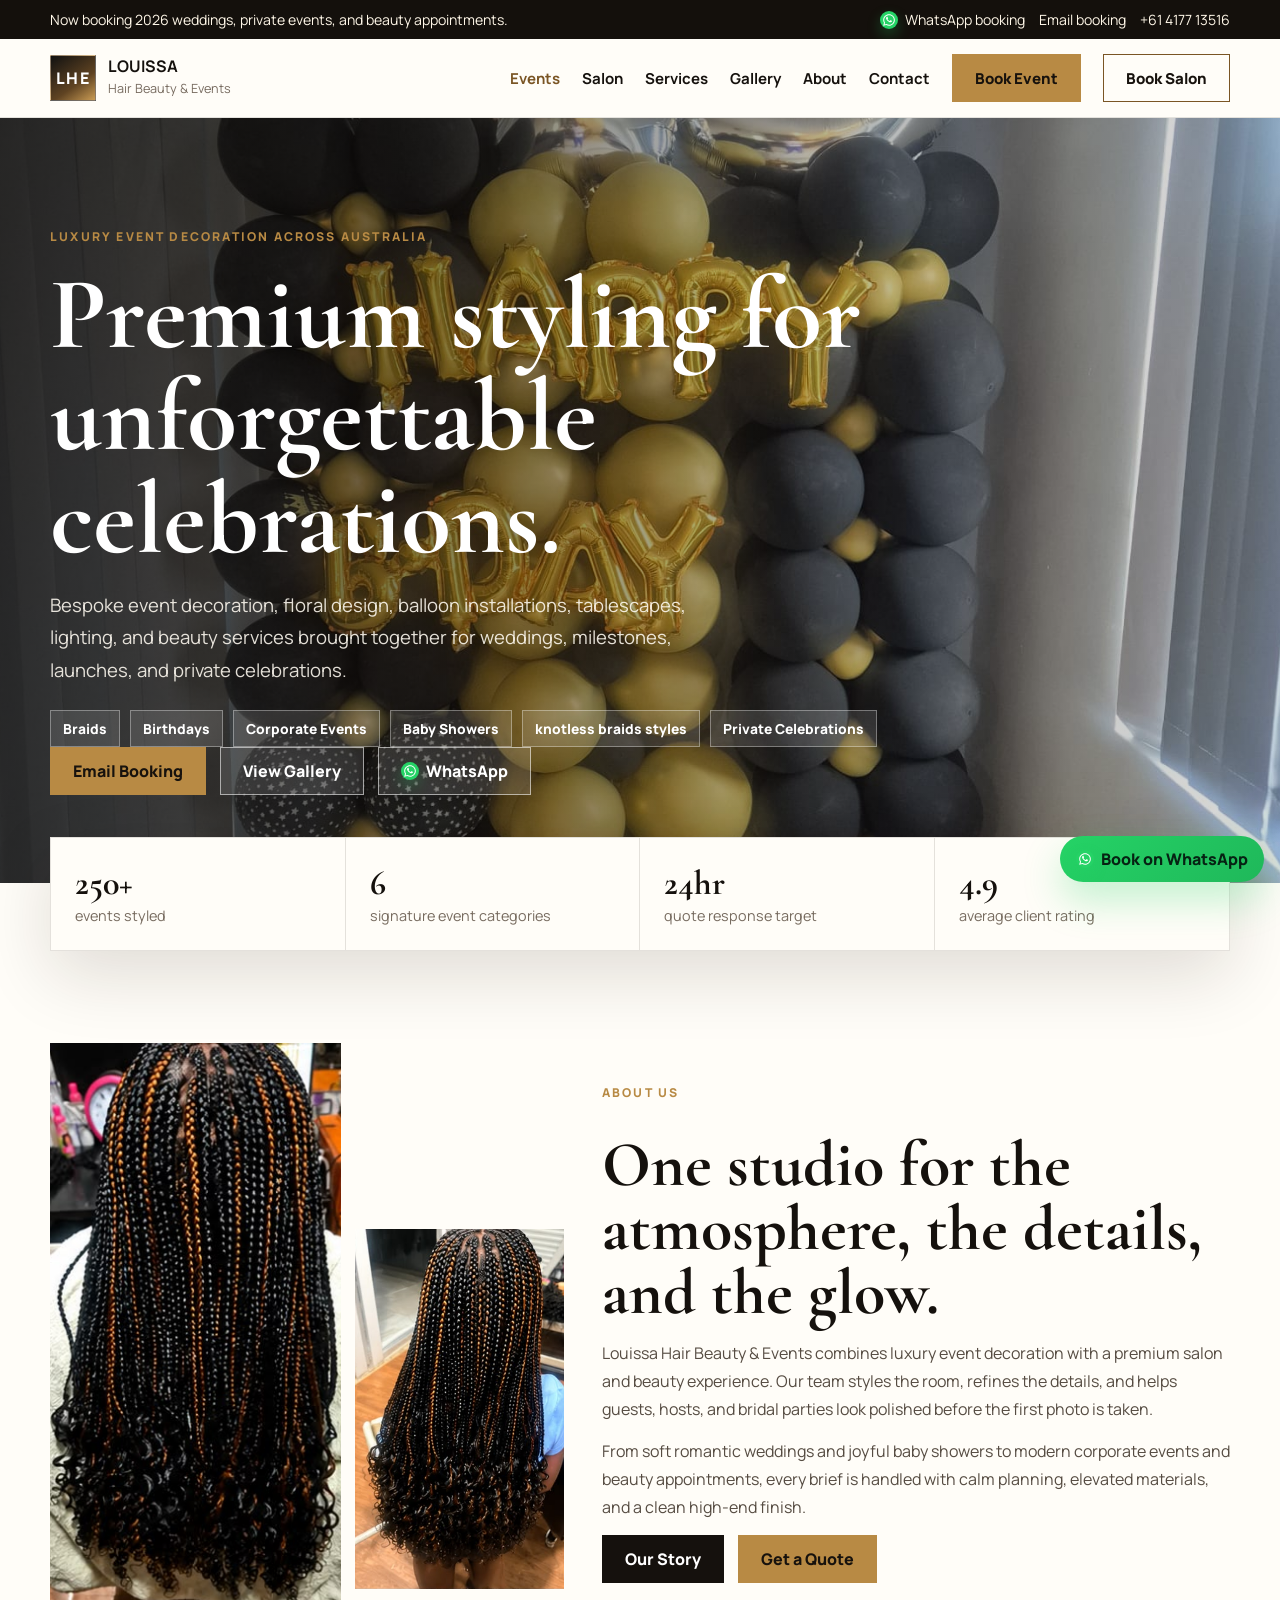
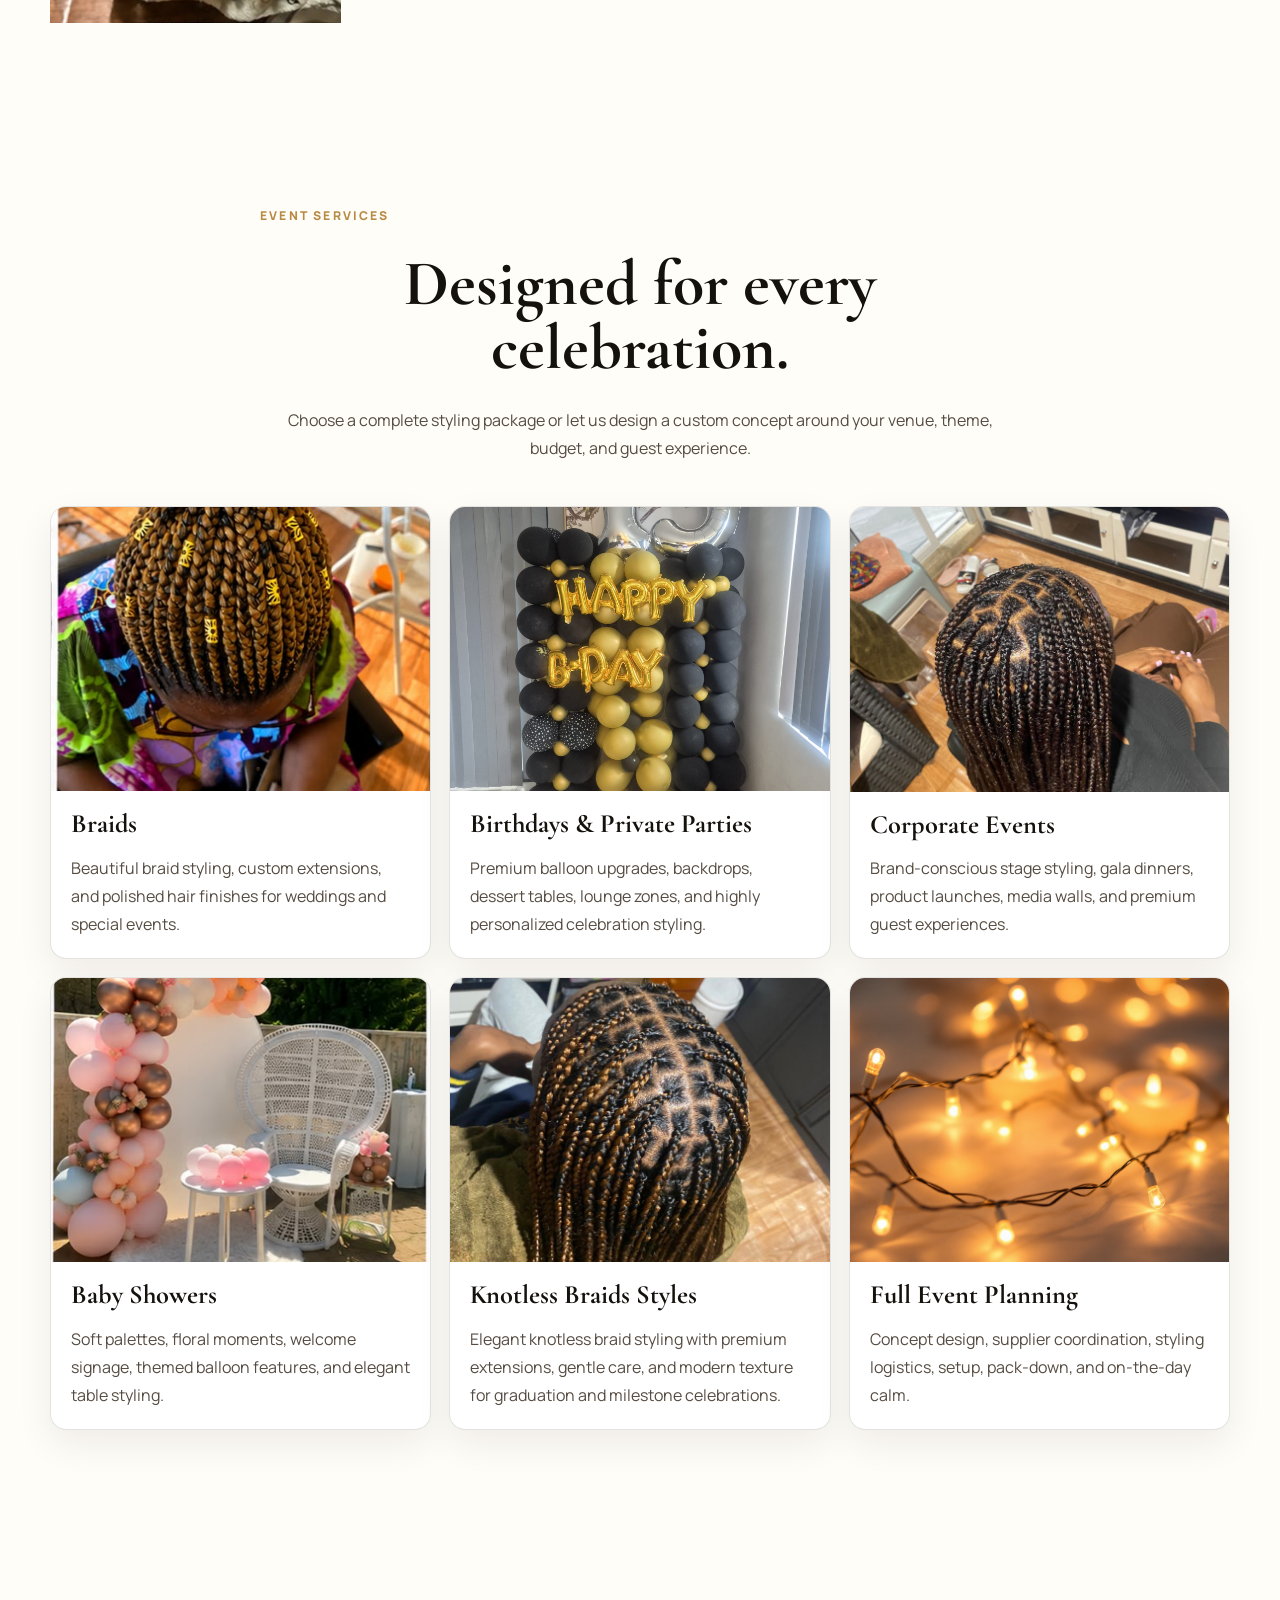
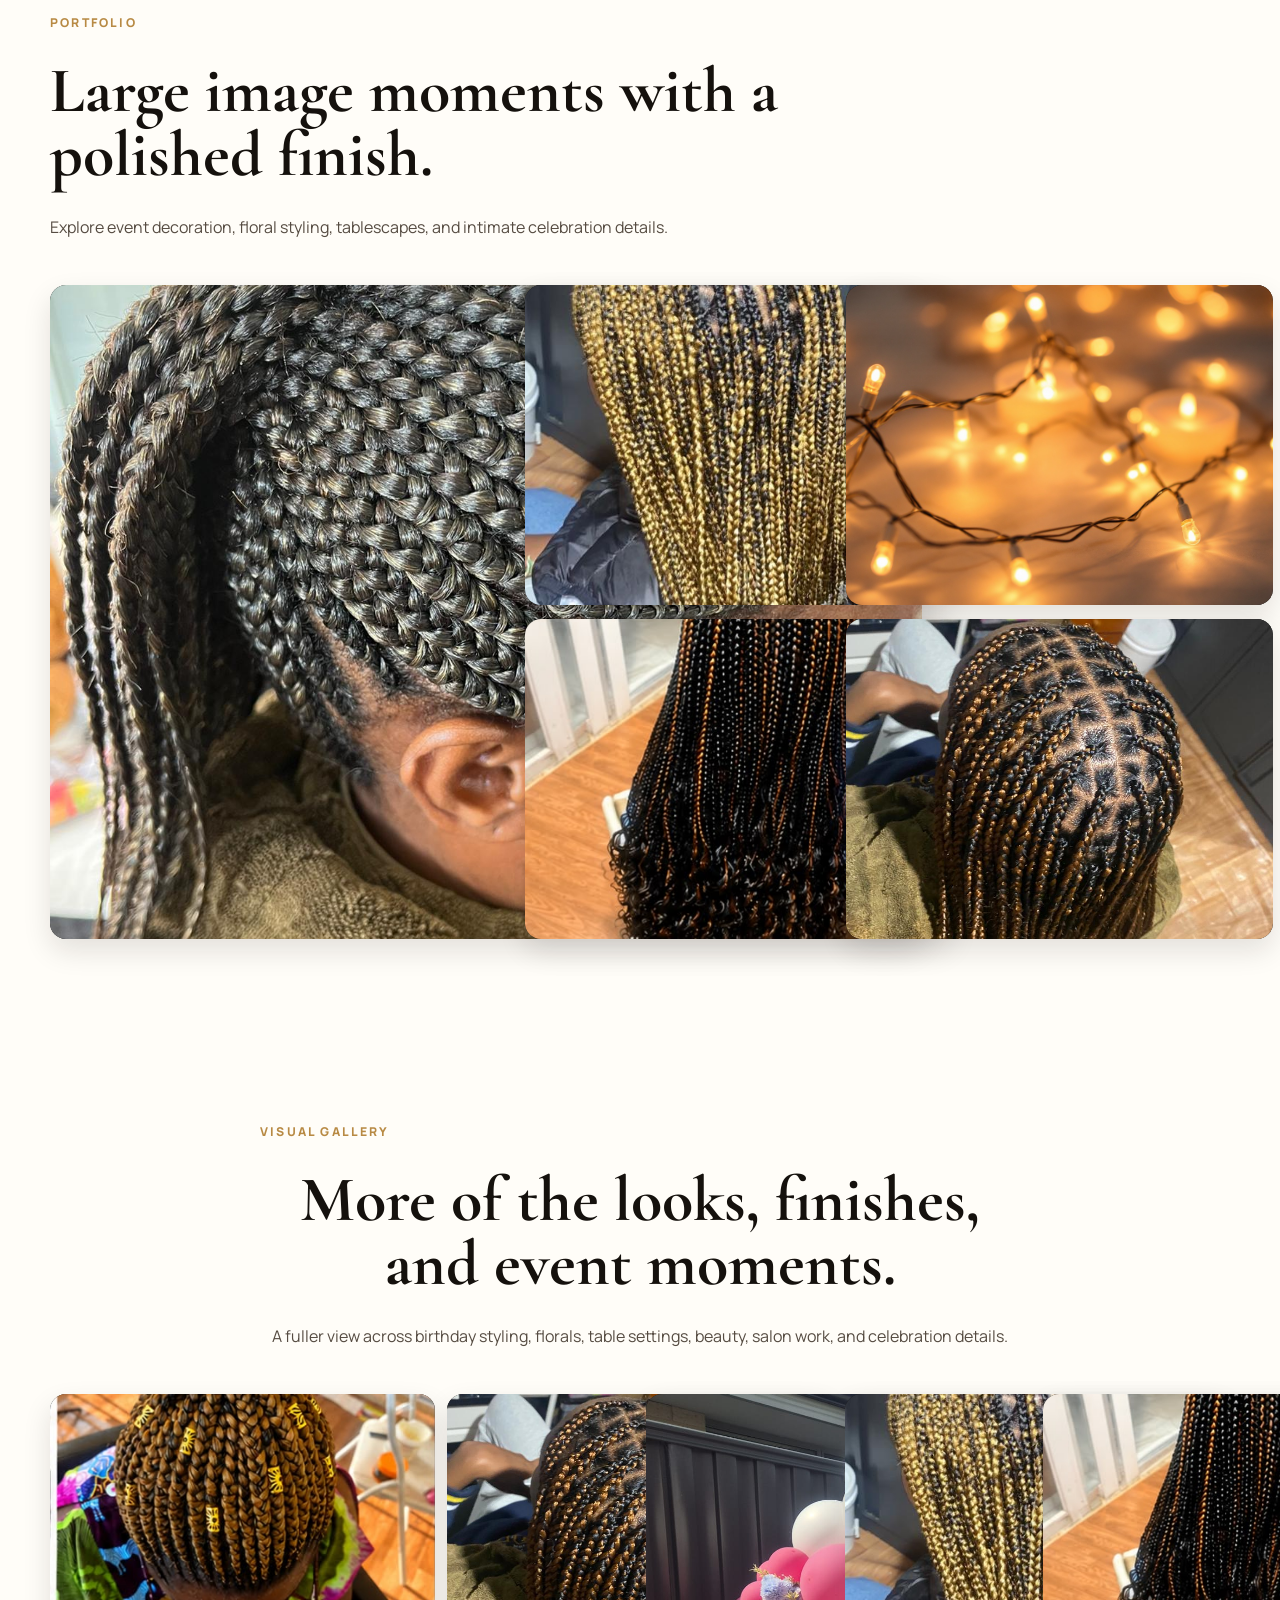
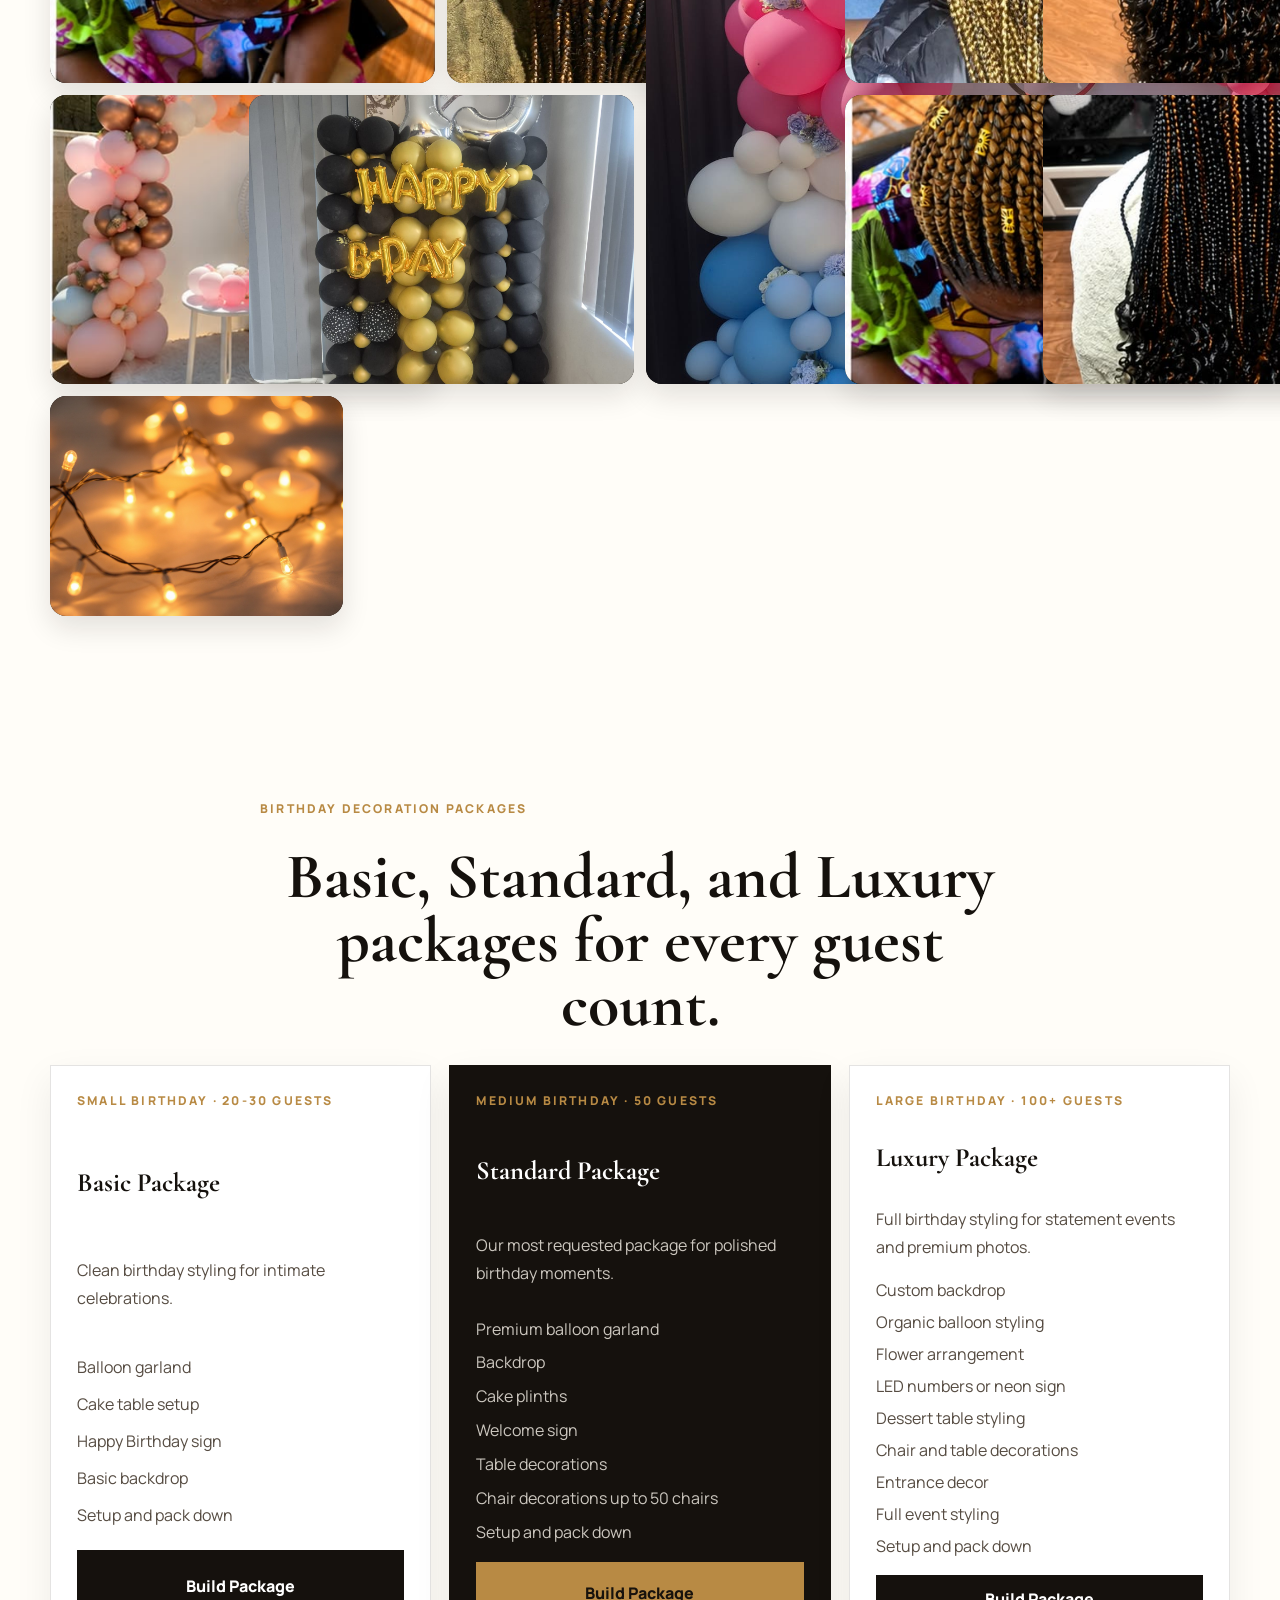
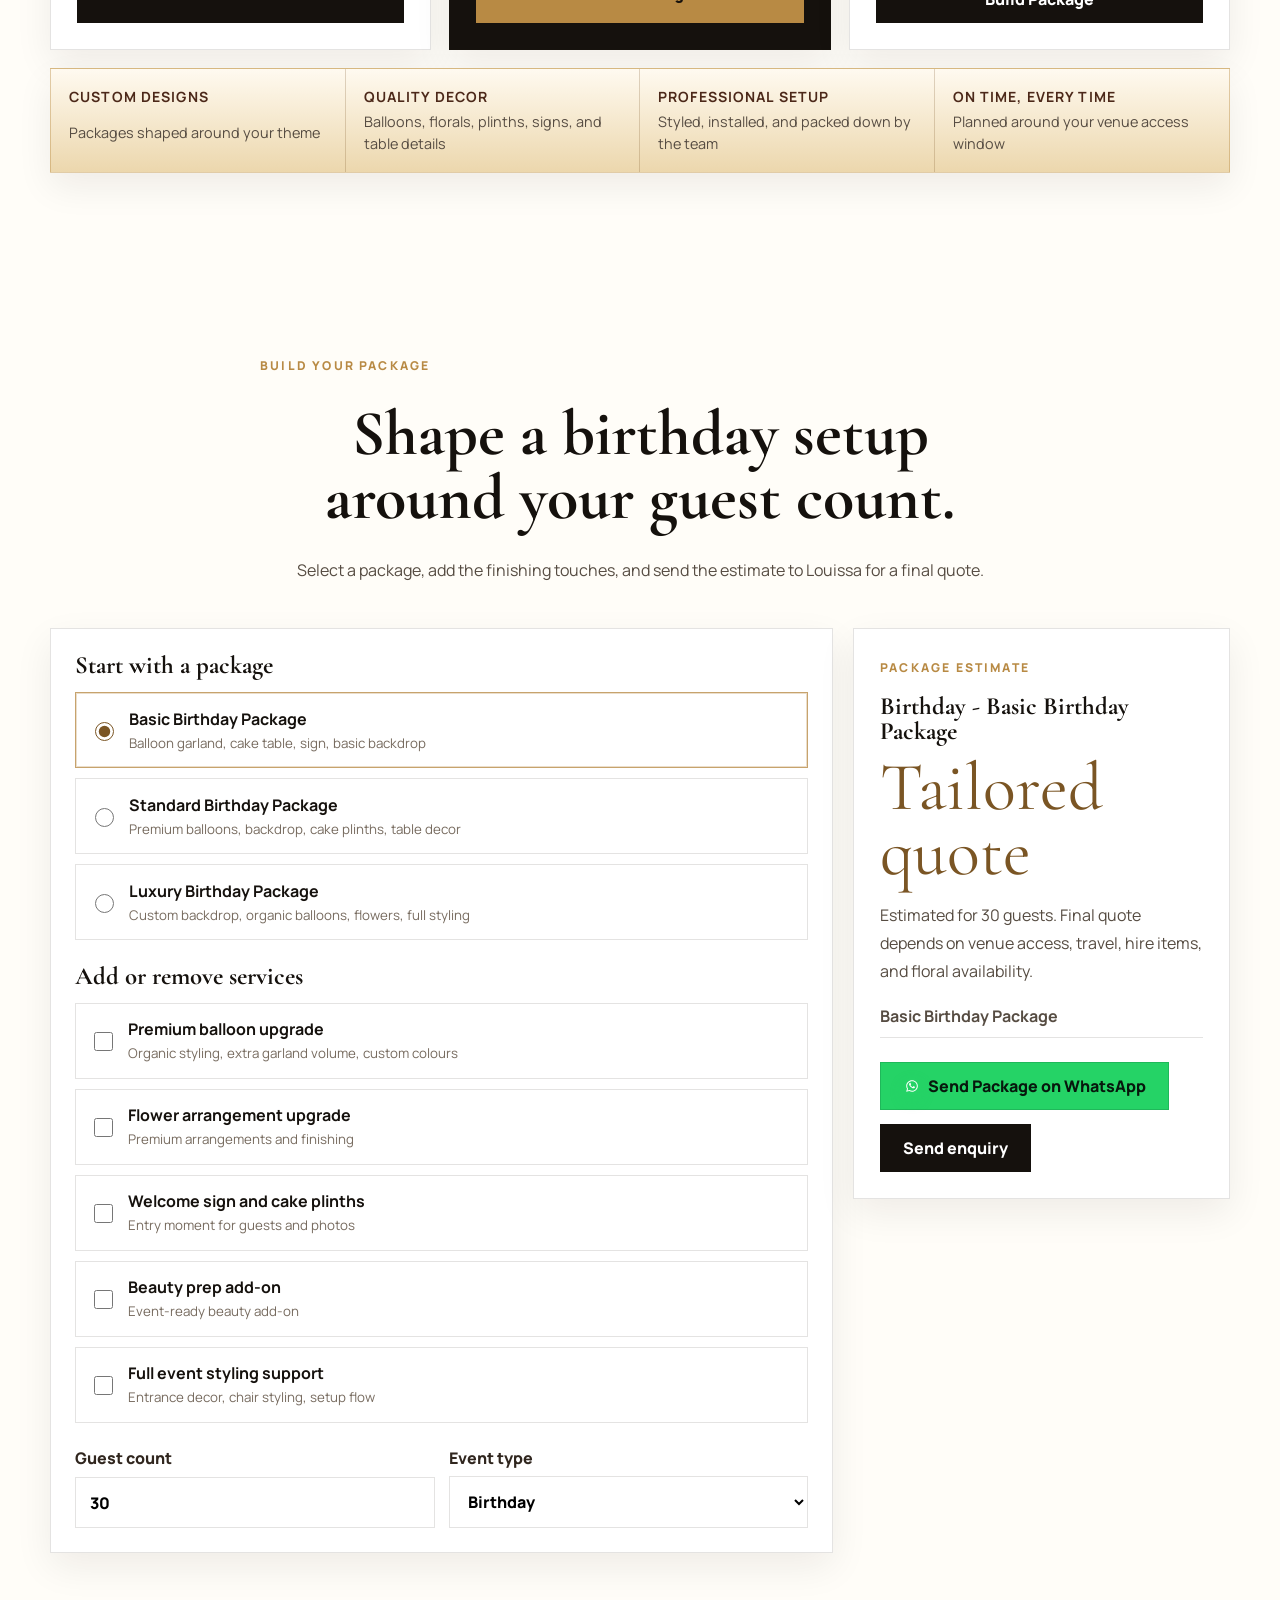
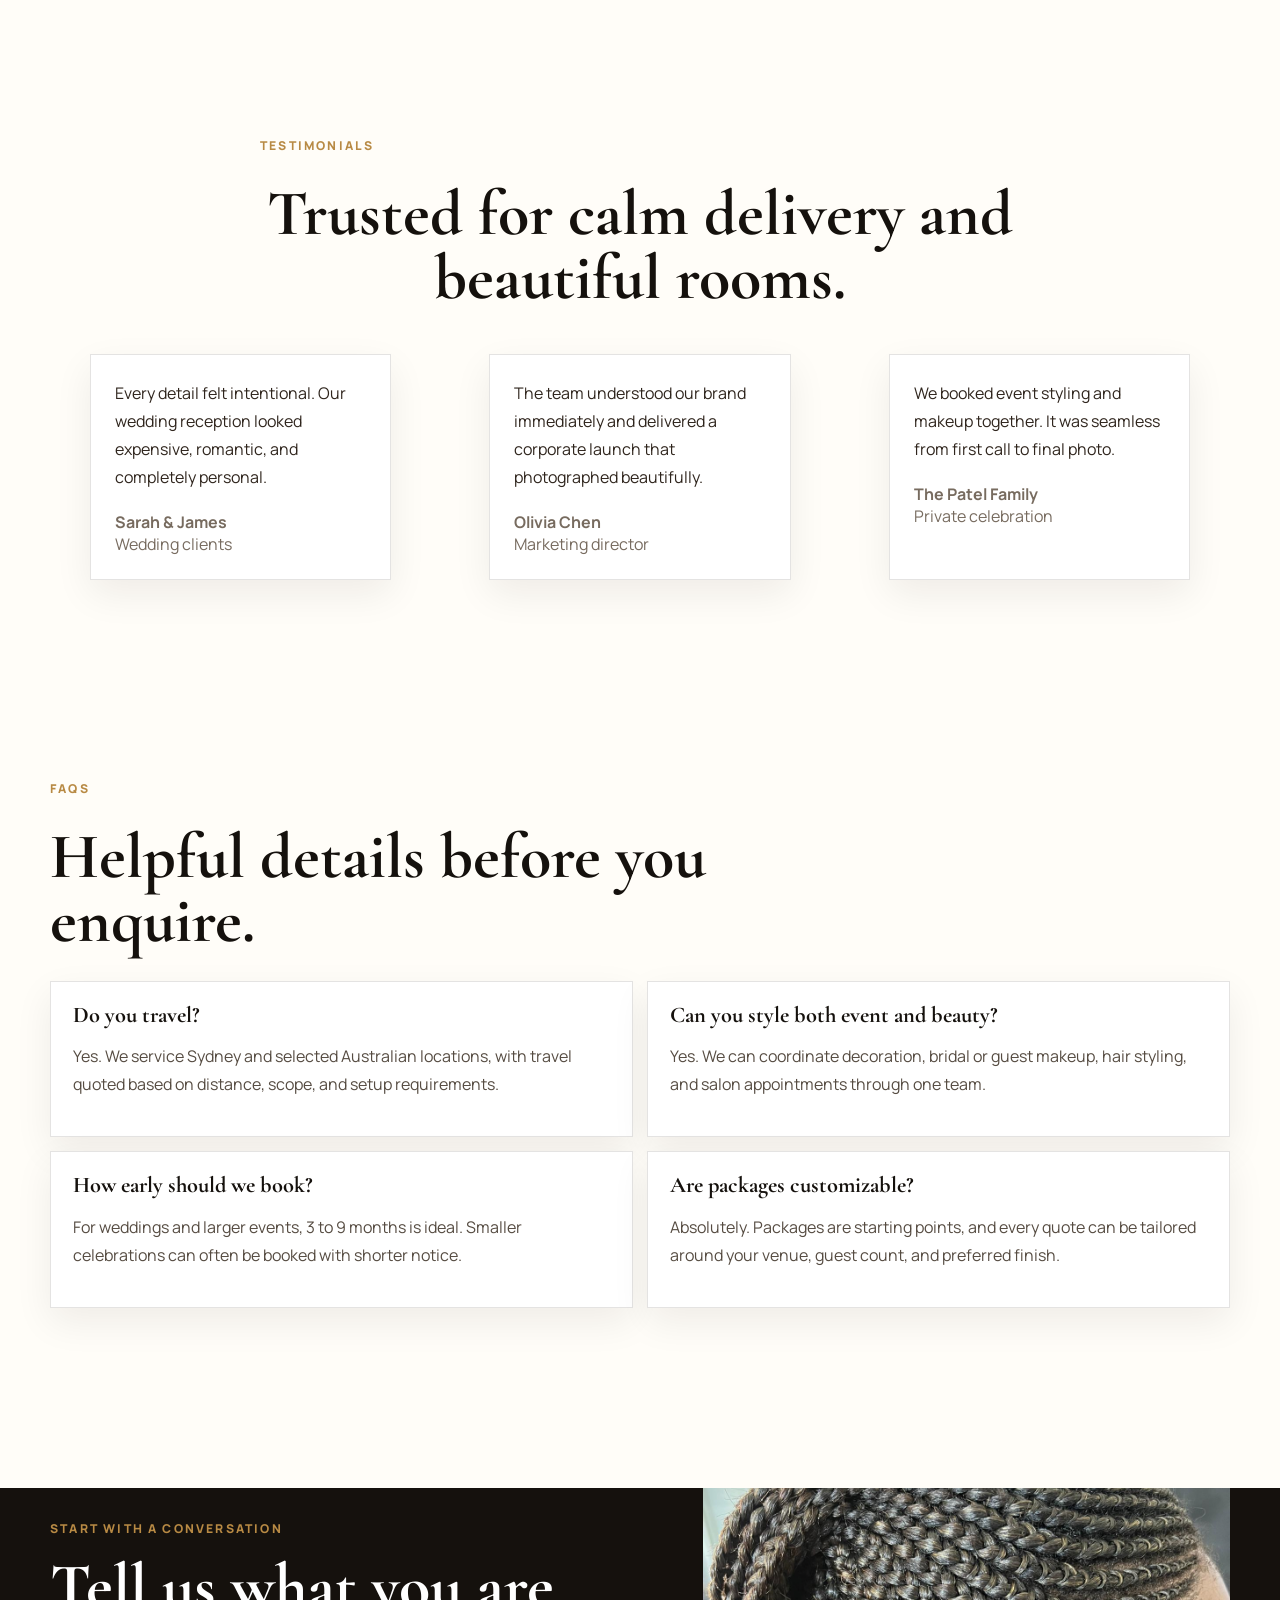
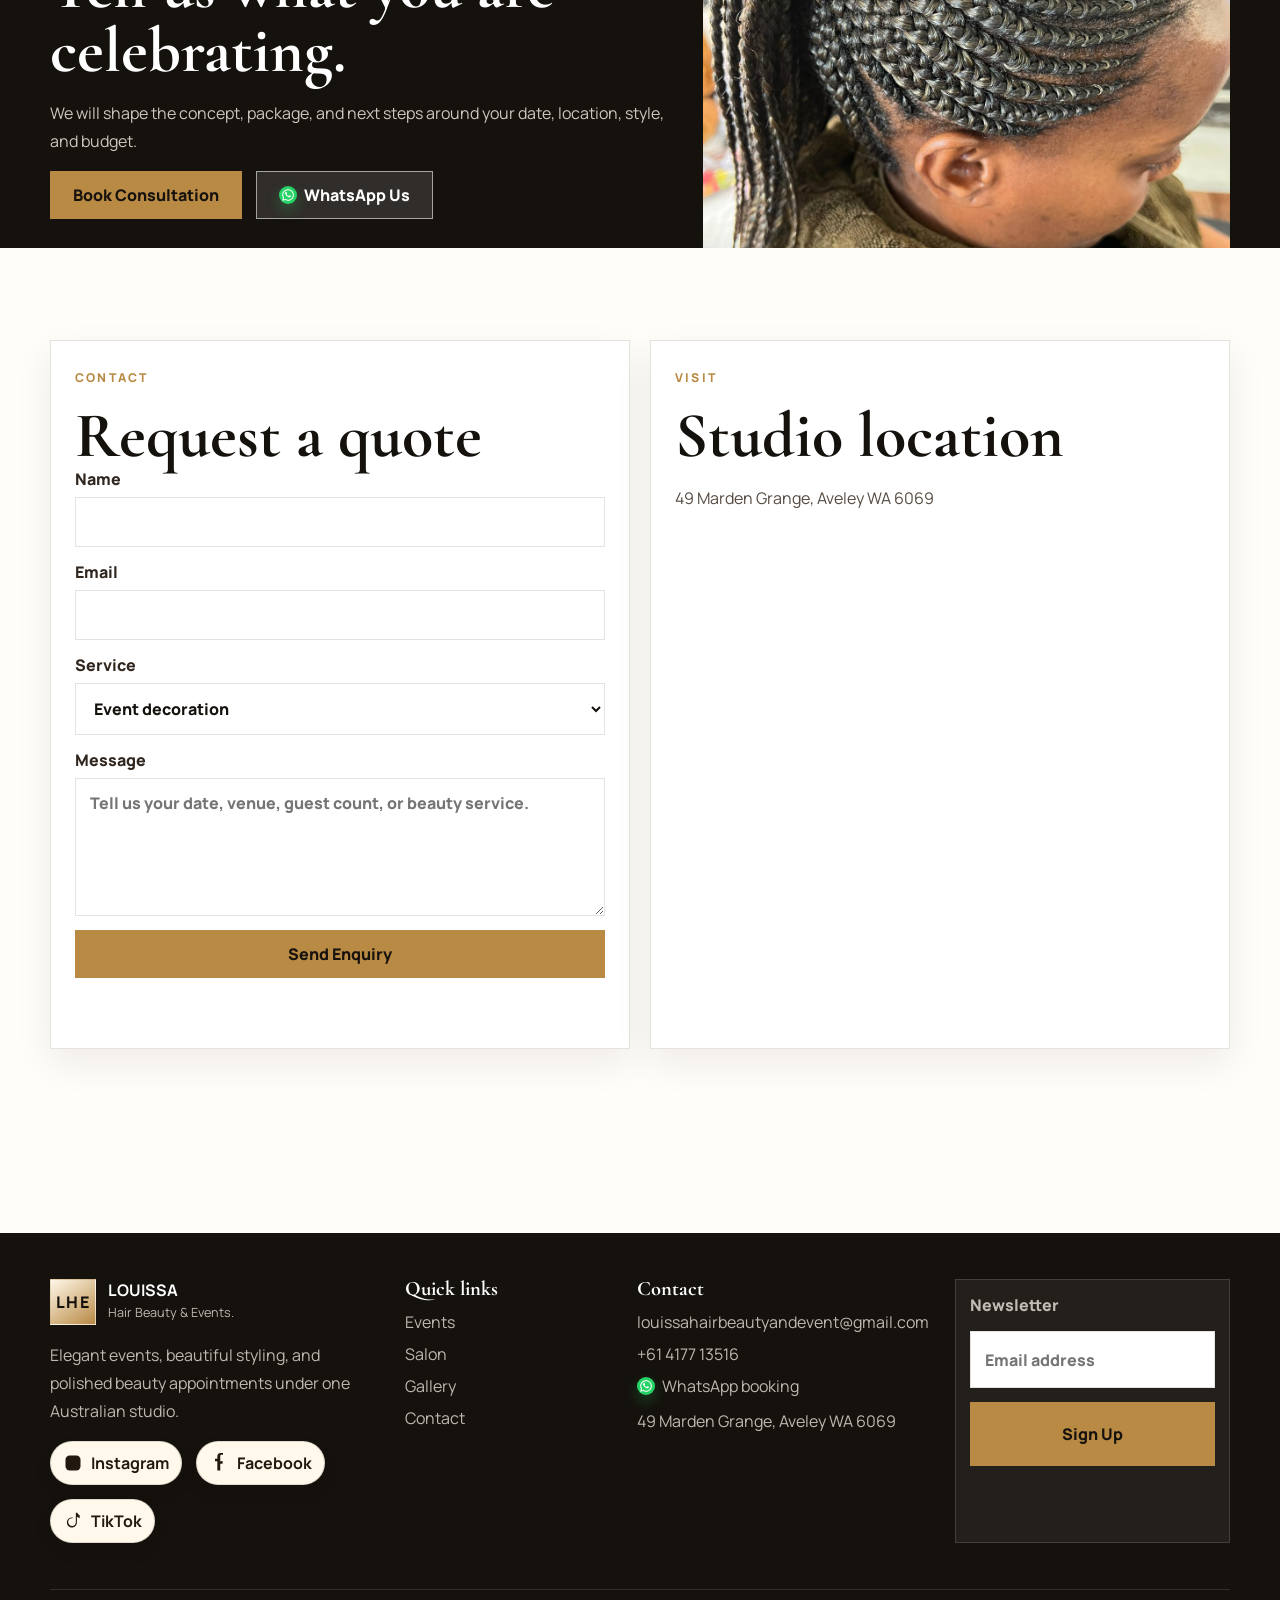
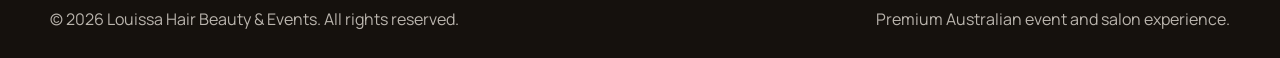
==== commit 43dcecca: "Add Instagram and Facebook social links with brand colors and styling" ====
--- a/index.html
+++ b/index.html
@@ -12,6 +12,18 @@
       name="description"
       content="A premium Australian studio for luxury event decoration, weddings, celebrations, salon services, and beauty bookings."
     />
+    <!-- Google Search Console verification: replace CONTENT with your verification token -->
+    <meta name="google-site-verification" content="REPLACE_WITH_VERIFICATION_TOKEN" />
+    <!-- Google Analytics 4: replace G-XXXXXXXX with your measurement ID -->
+    <!-- Global site tag (gtag.js) - Google Analytics -->
+    <script async src="https://www.googletagmanager.com/gtag/js?id=G-REPLACE_ME"></script>
+    <script>
+      window.dataLayer = window.dataLayer || [];
+      function gtag(){dataLayer.push(arguments);} 
+      gtag('js', new Date());
+      gtag('config', 'G-REPLACE_ME');
+    </script>
+    <!-- End analytics/verification placeholders -->
     <link rel="preconnect" href="https://fonts.googleapis.com" />
     <link rel="preconnect" href="https://fonts.gstatic.com" crossorigin />
     <link rel="icon" href="favicon.ico" sizes="any" />
@@ -385,7 +397,7 @@
             <span><strong>LOUISSA</strong><small>Hair Beauty & Events.</small></span>
           </a>
           <p>Elegant events, beautiful styling, and polished beauty appointments under one Australian studio.</p>
-          <div class="social-links"><a href="https://instagram.com">Instagram</a><a href="https://facebook.com">Facebook</a><a href="https://tiktok.com">TikTok</a></div>
+          <div class="social-links"><a class="social-link" href="https://www.instagram.com/louissahairbeauty?igsh=MTM2bmZhZGo1d2x1Mg==" target="_blank" rel="noopener noreferrer" aria-label="Visit Louissa Hair Beauty on Instagram"><svg viewBox="0 0 24 24" aria-hidden="true"><rect x="3" y="3" width="18" height="18" rx="5"></rect><circle cx="12" cy="12" r="4.2"></circle><circle cx="17.4" cy="6.6" r="1.1"></circle></svg><span>Instagram</span></a><a class="social-link" href="https://www.facebook.com/profile.php?id=100064659356725" target="_blank" rel="noopener noreferrer" aria-label="Visit Louissa Hair Beauty on Facebook"><svg viewBox="0 0 24 24" aria-hidden="true"><path d="M13.5 21v-8h2.7l.4-3.2h-3.1V3.8c0-.9.3-1.6 1.6-1.6h1.7V.1C16.2.1 15.2 0 14 0c-2.4 0-4 1.5-4 4.2v2.6H7.2V10h2.8v11h3.5Z"></path></svg><span>Facebook</span></a><a class="social-link" href="https://www.tiktok.com" target="_blank" rel="noopener noreferrer" aria-label="Visit Louissa Hair Beauty on TikTok"><svg viewBox="0 0 24 24" aria-hidden="true"><path d="M14.2 2h2.8c.7 1.4 1.7 2.5 3 3.2v3.4c-1.2-.3-2.3-.9-3.3-1.7v6.9c0 3.3-2.7 6-6 6s-6-2.7-6-6 2.7-6 6-6c.3 0 .6 0 .9.1V8.8c-.3-.1-.6-.1-.9-.1-2.5 0-4.5 2-4.5 4.5S8.4 18 10.9 18s4.5-2 4.5-4.5V2Z"></path></svg><span>TikTok</span></a></div>
         </div>
         <div><h3>Quick links</h3><ul class="footer-links"><li><a href="index.html">Events</a></li><li><a href="salon.html">Salon</a></li><li><a href="portfolio.html">Gallery</a></li><li><a href="contact.html">Contact</a></li></ul></div>
         <div><h3>Contact</h3><ul class="footer-links"><li><a href="mailto:louissahairbeautyandevent@gmail.com">louissahairbeautyandevent@gmail.com</a></li><li><a href="tel:+61417713516">+61 4177 13516</a></li><li><a href="https://wa.me/61417713516">WhatsApp booking</a></li><li>49 Marden Grange, Aveley WA 6069</li></ul></div>
--- a/styles.css
+++ b/styles.css
@@ -135,6 +135,54 @@
   flex-wrap: wrap;
 }
 
+.social-link {
+  display: inline-flex;
+  align-items: center;
+  gap: 8px;
+  padding: 10px 12px;
+  border-radius: 999px;
+  color: #22180f;
+  text-decoration: none;
+  font-weight: 700;
+  background: #fff8eb;
+  border: 1px solid rgba(34, 24, 15, 0.14);
+  box-shadow: 0 8px 18px rgba(20, 16, 12, 0.08);
+  transition: transform 0.2s ease, box-shadow 0.2s ease, opacity 0.2s ease;
+}
+
+.social-link:hover {
+  transform: translateY(-1px);
+  box-shadow: 0 12px 22px rgba(20, 16, 12, 0.12);
+  opacity: 0.95;
+}
+
+.social-link svg {
+  width: 20px;
+  height: 20px;
+  flex: 0 0 20px;
+  fill: currentColor;
+}
+
+.social-link--instagram {
+  color: #fff;
+  background: linear-gradient(135deg, #f58529 0%, #dd2a7b 50%, #8134af 100%);
+}
+
+.social-link--facebook {
+  color: #fff;
+  background: #1877f2;
+}
+
+.social-link--tiktok {
+  color: #fff;
+  background: #000;
+}
+
+.social-links-compact {
+  gap: 10px;
+  margin-top: 8px;
+}
+
 a[href*='wa.me'] {
   display: inline-flex;
   align-items: center;
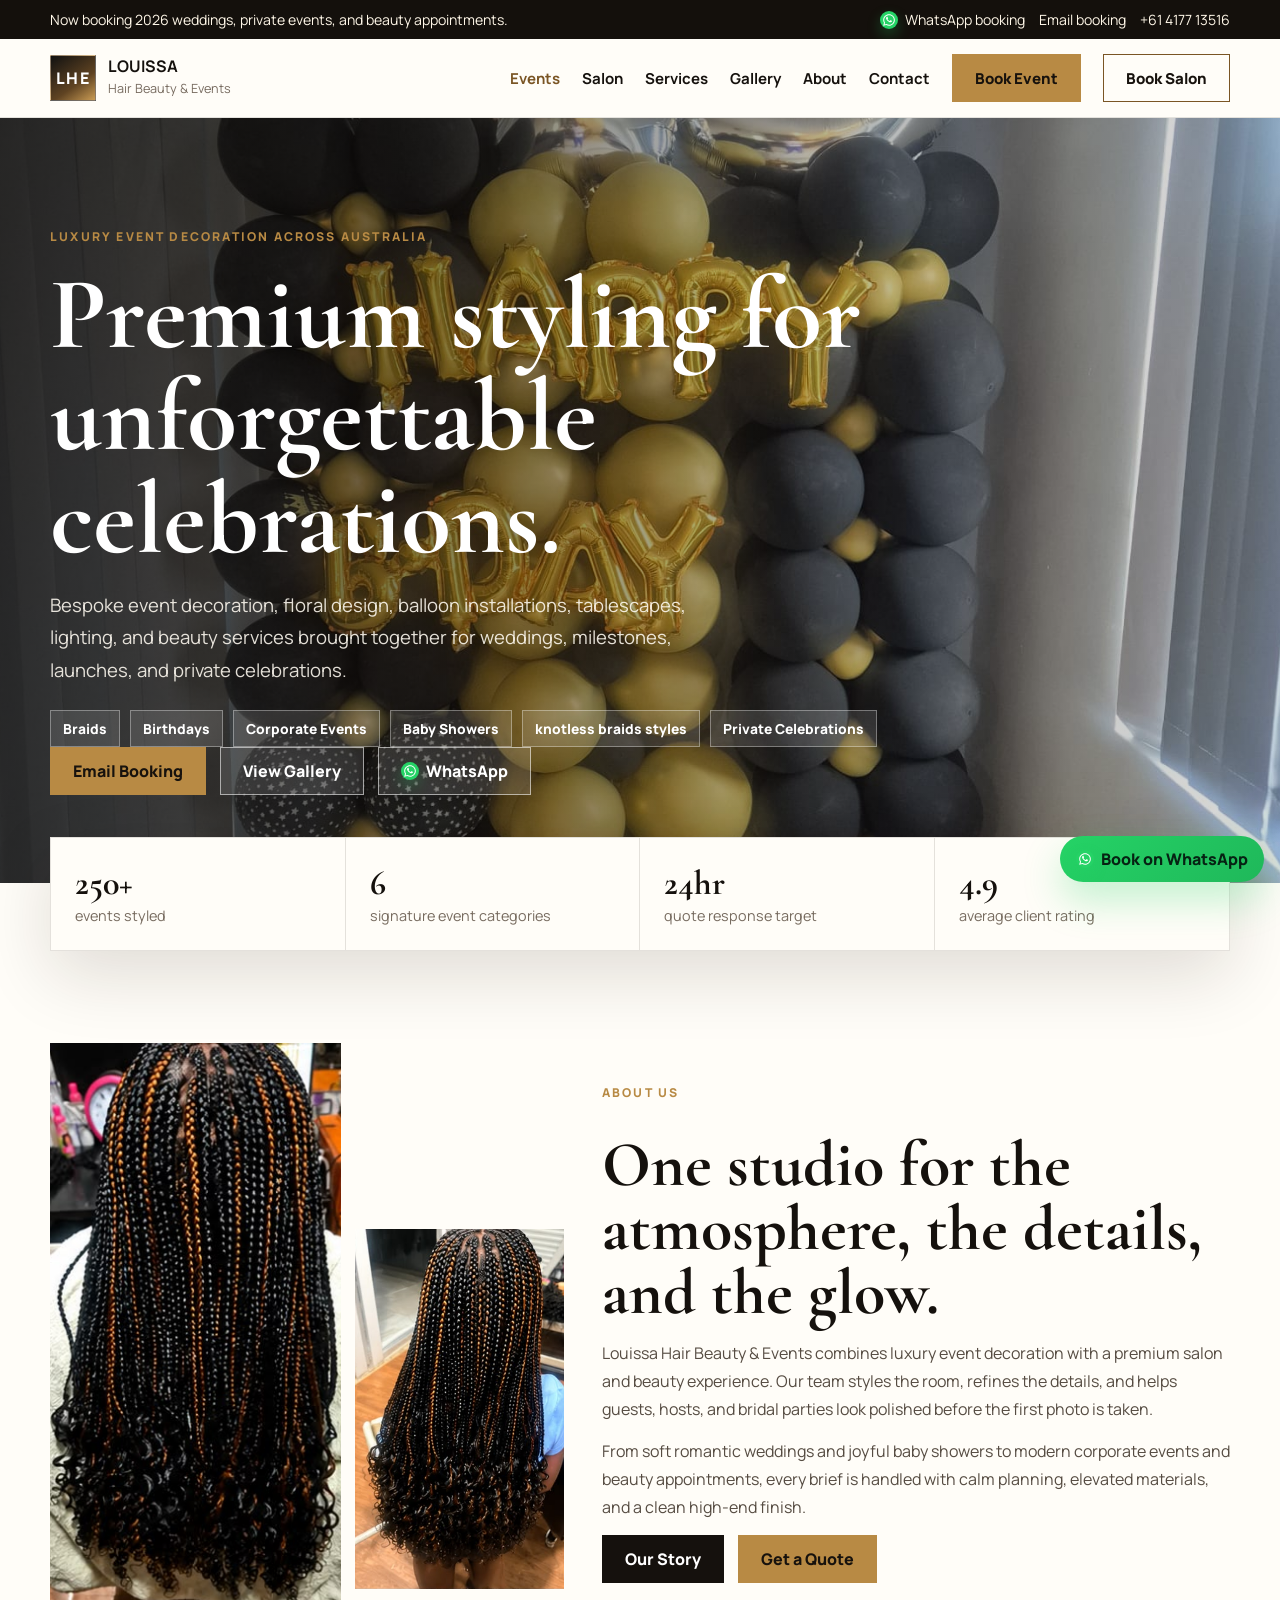
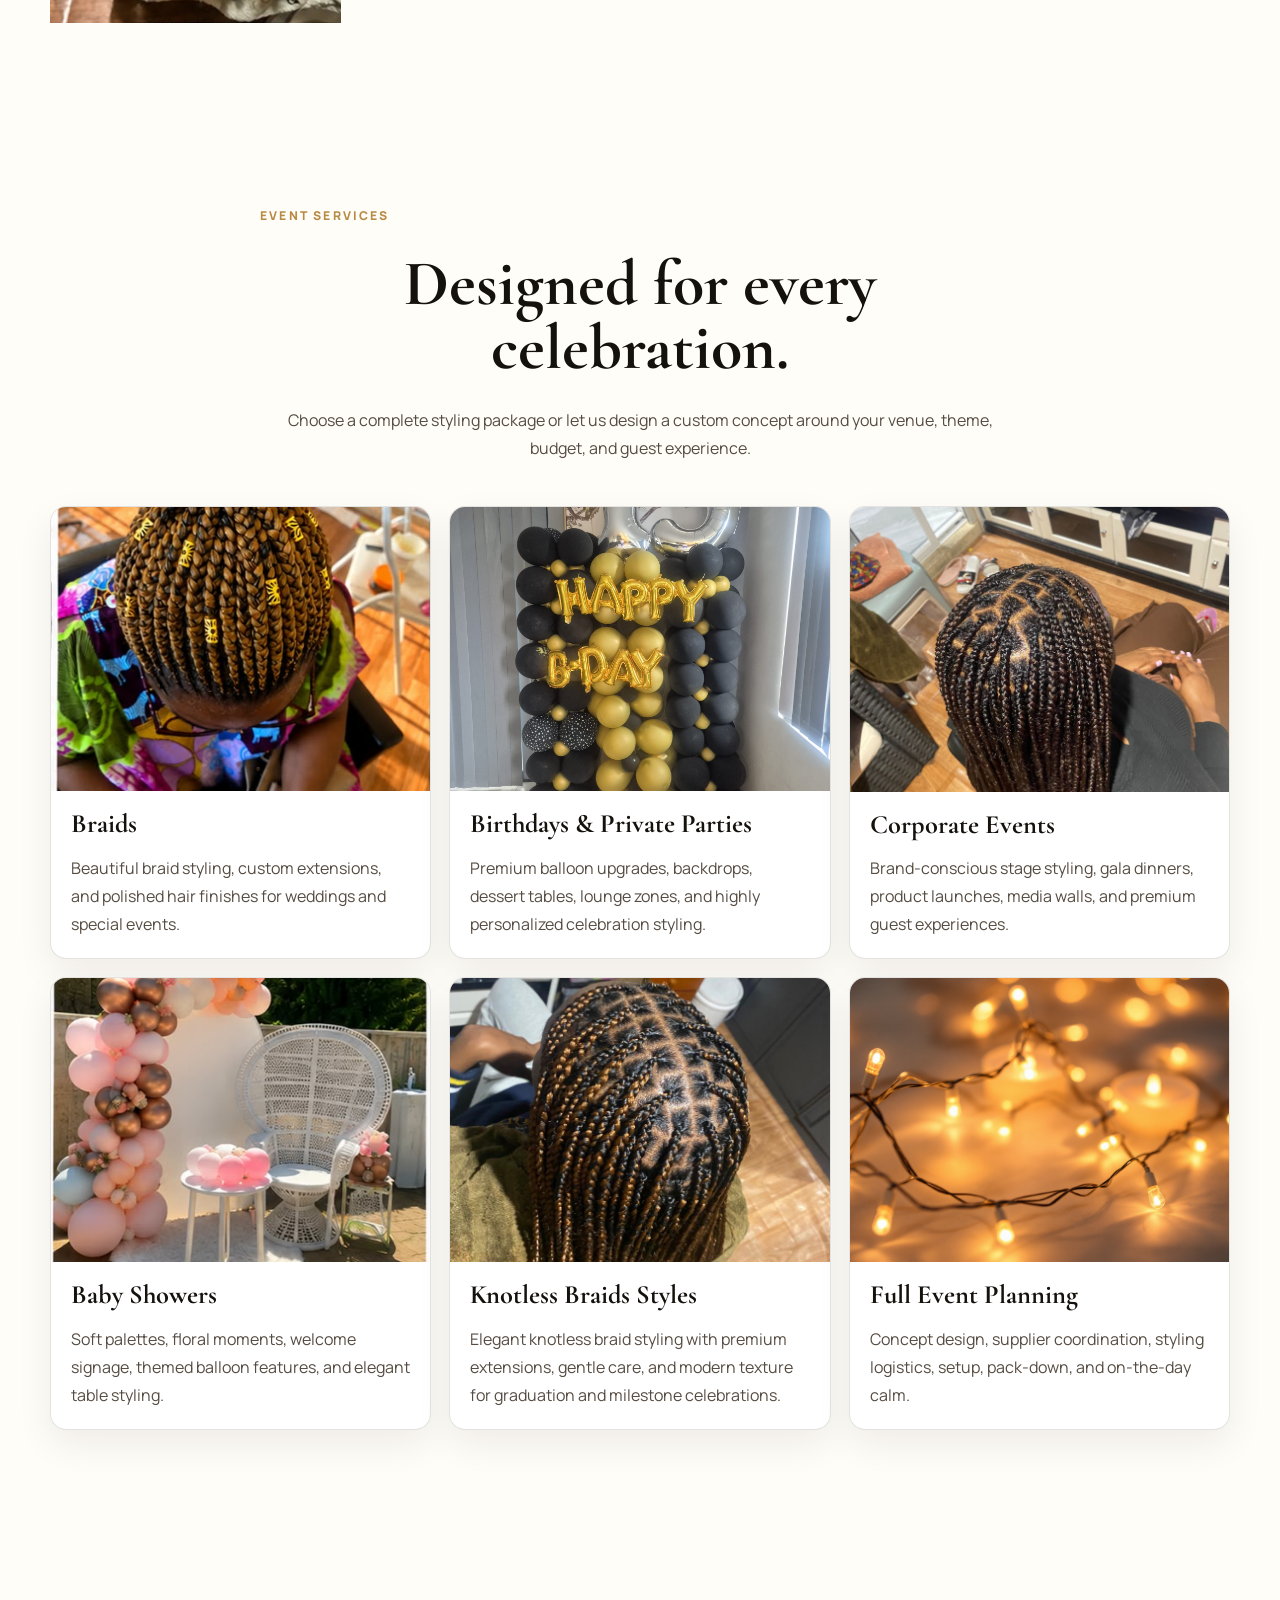
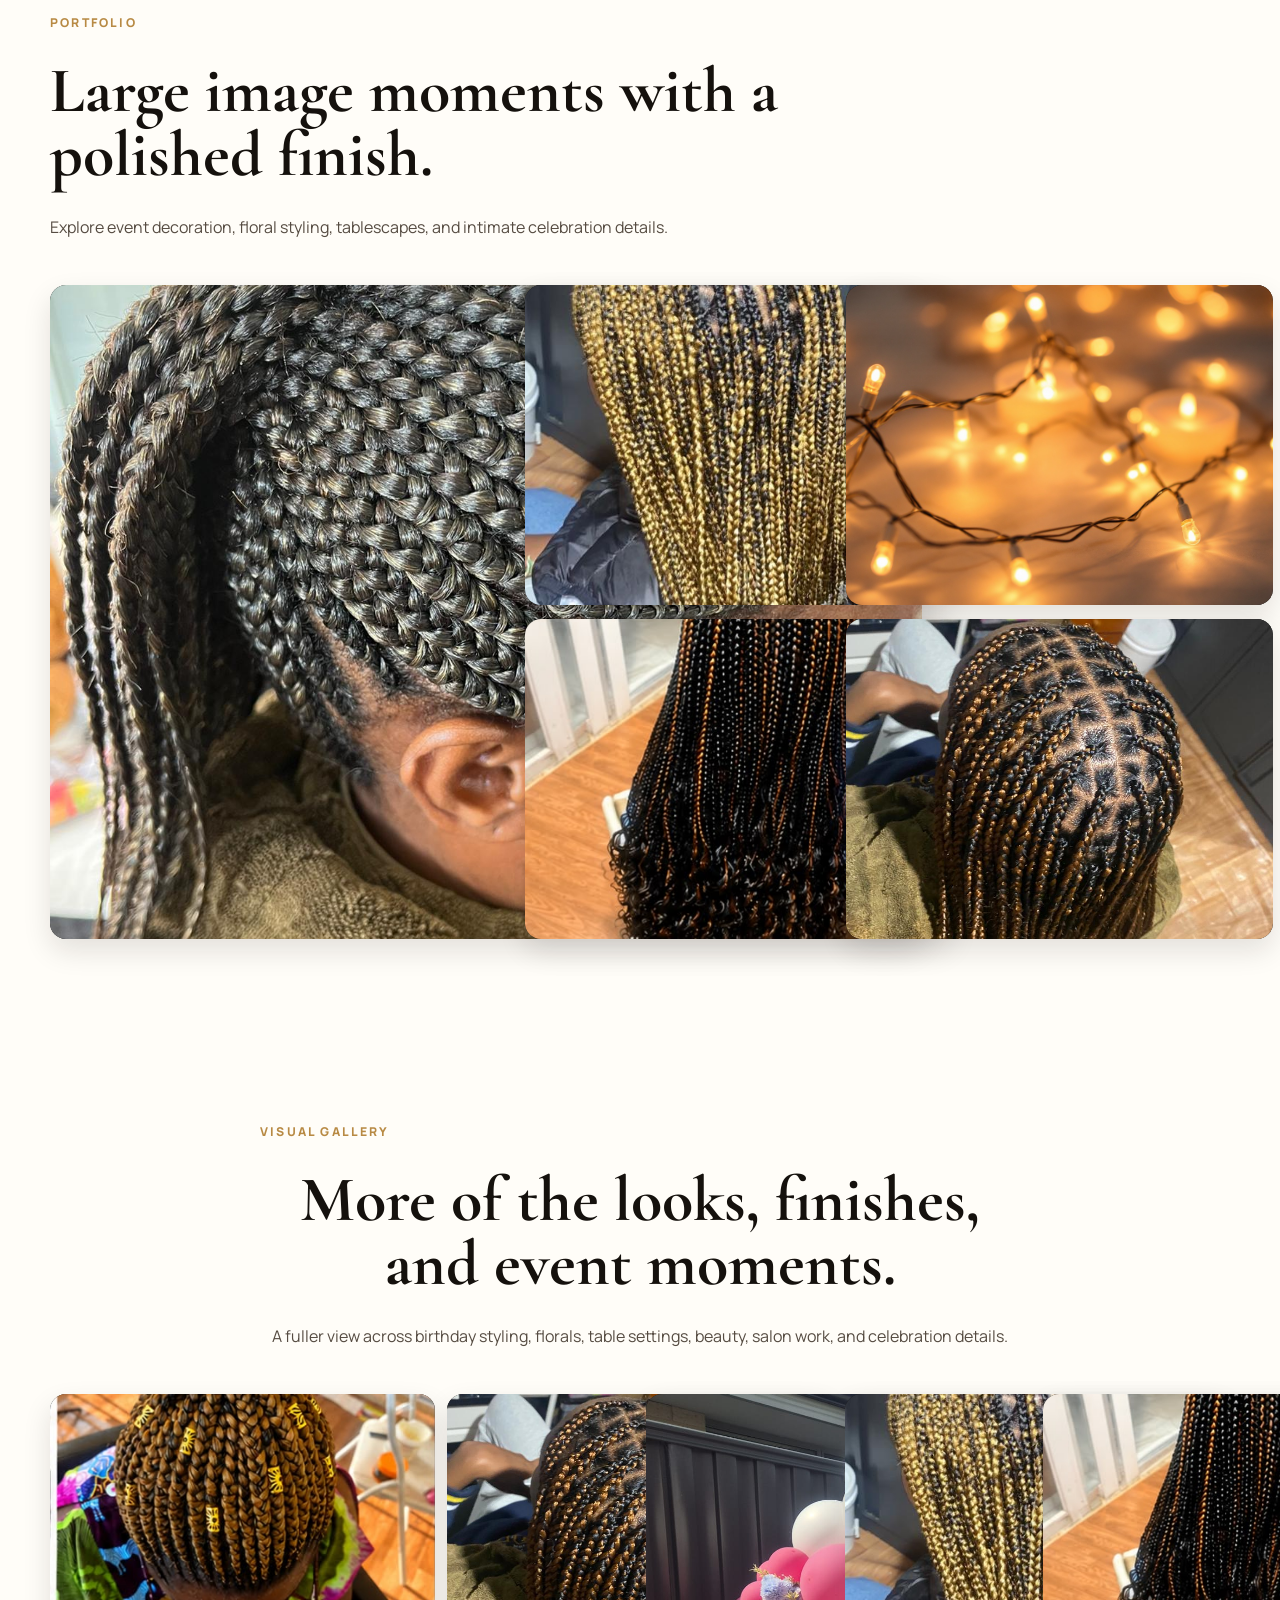
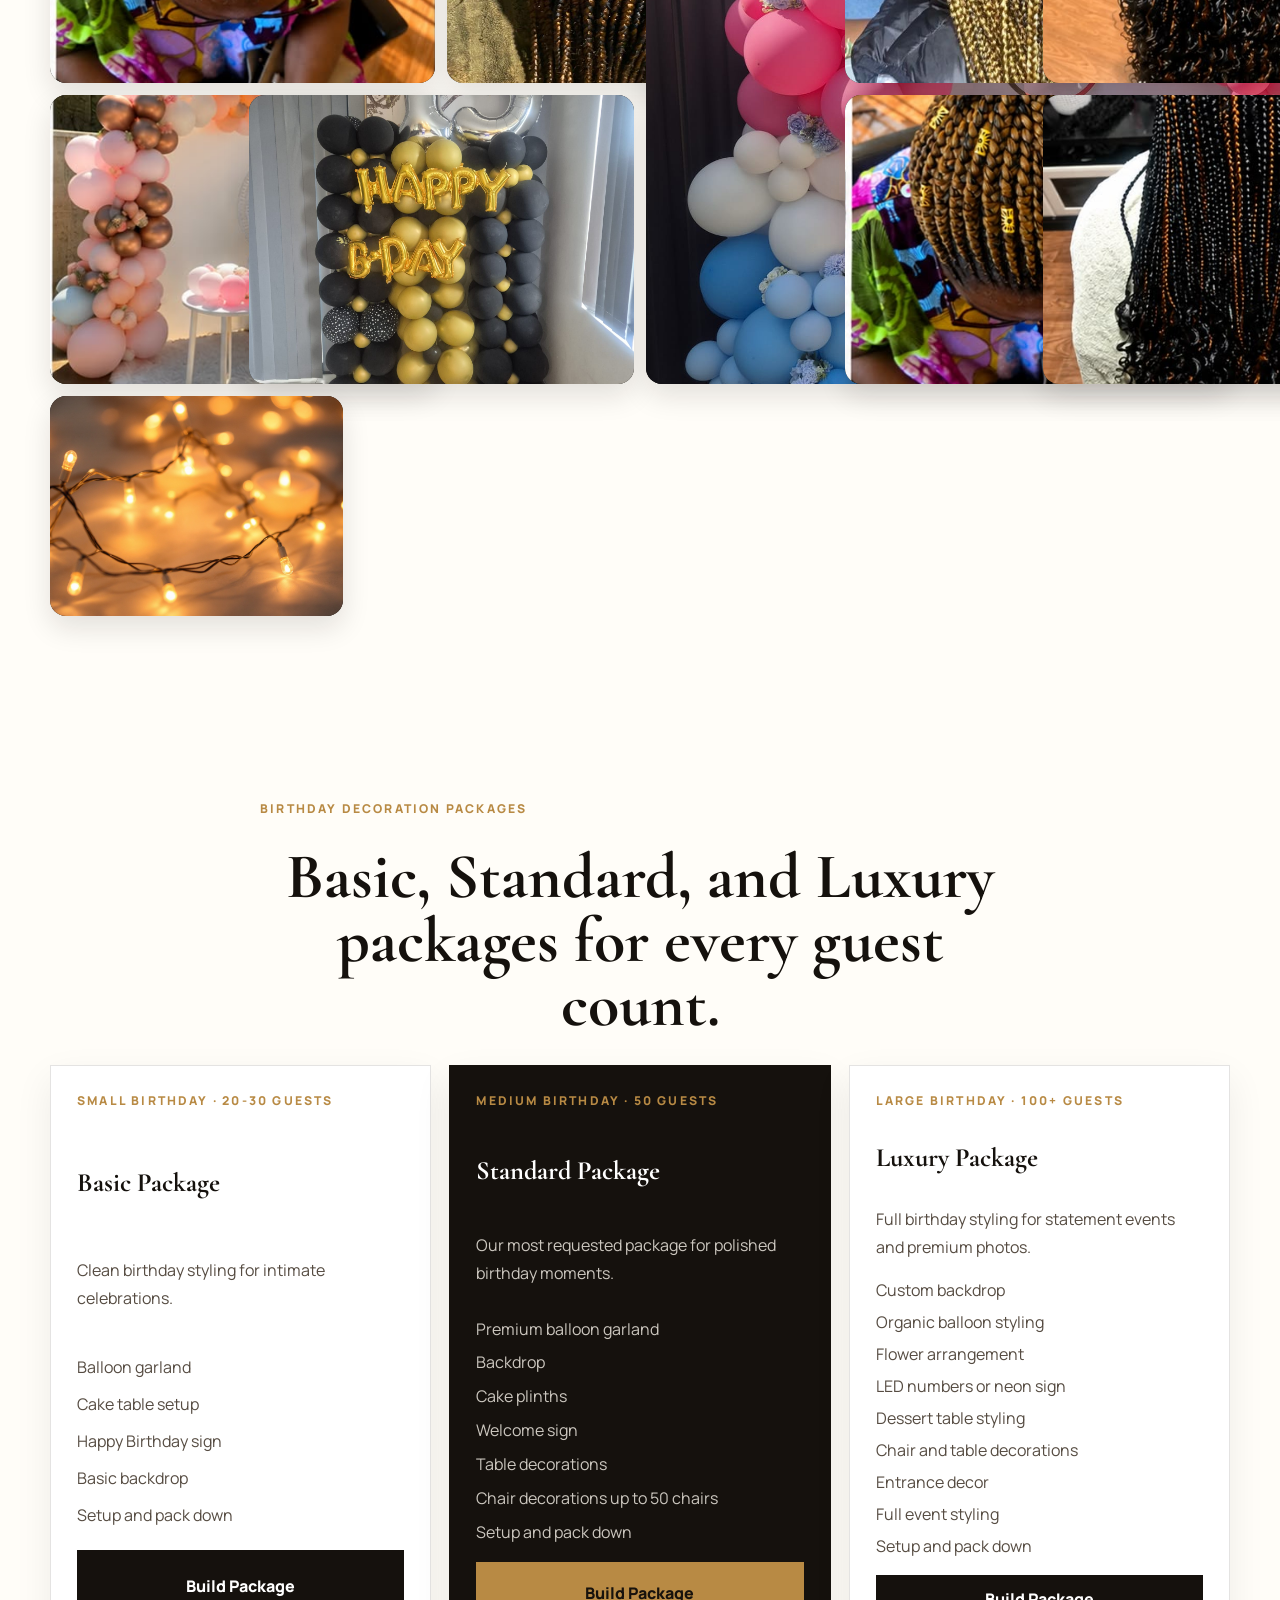
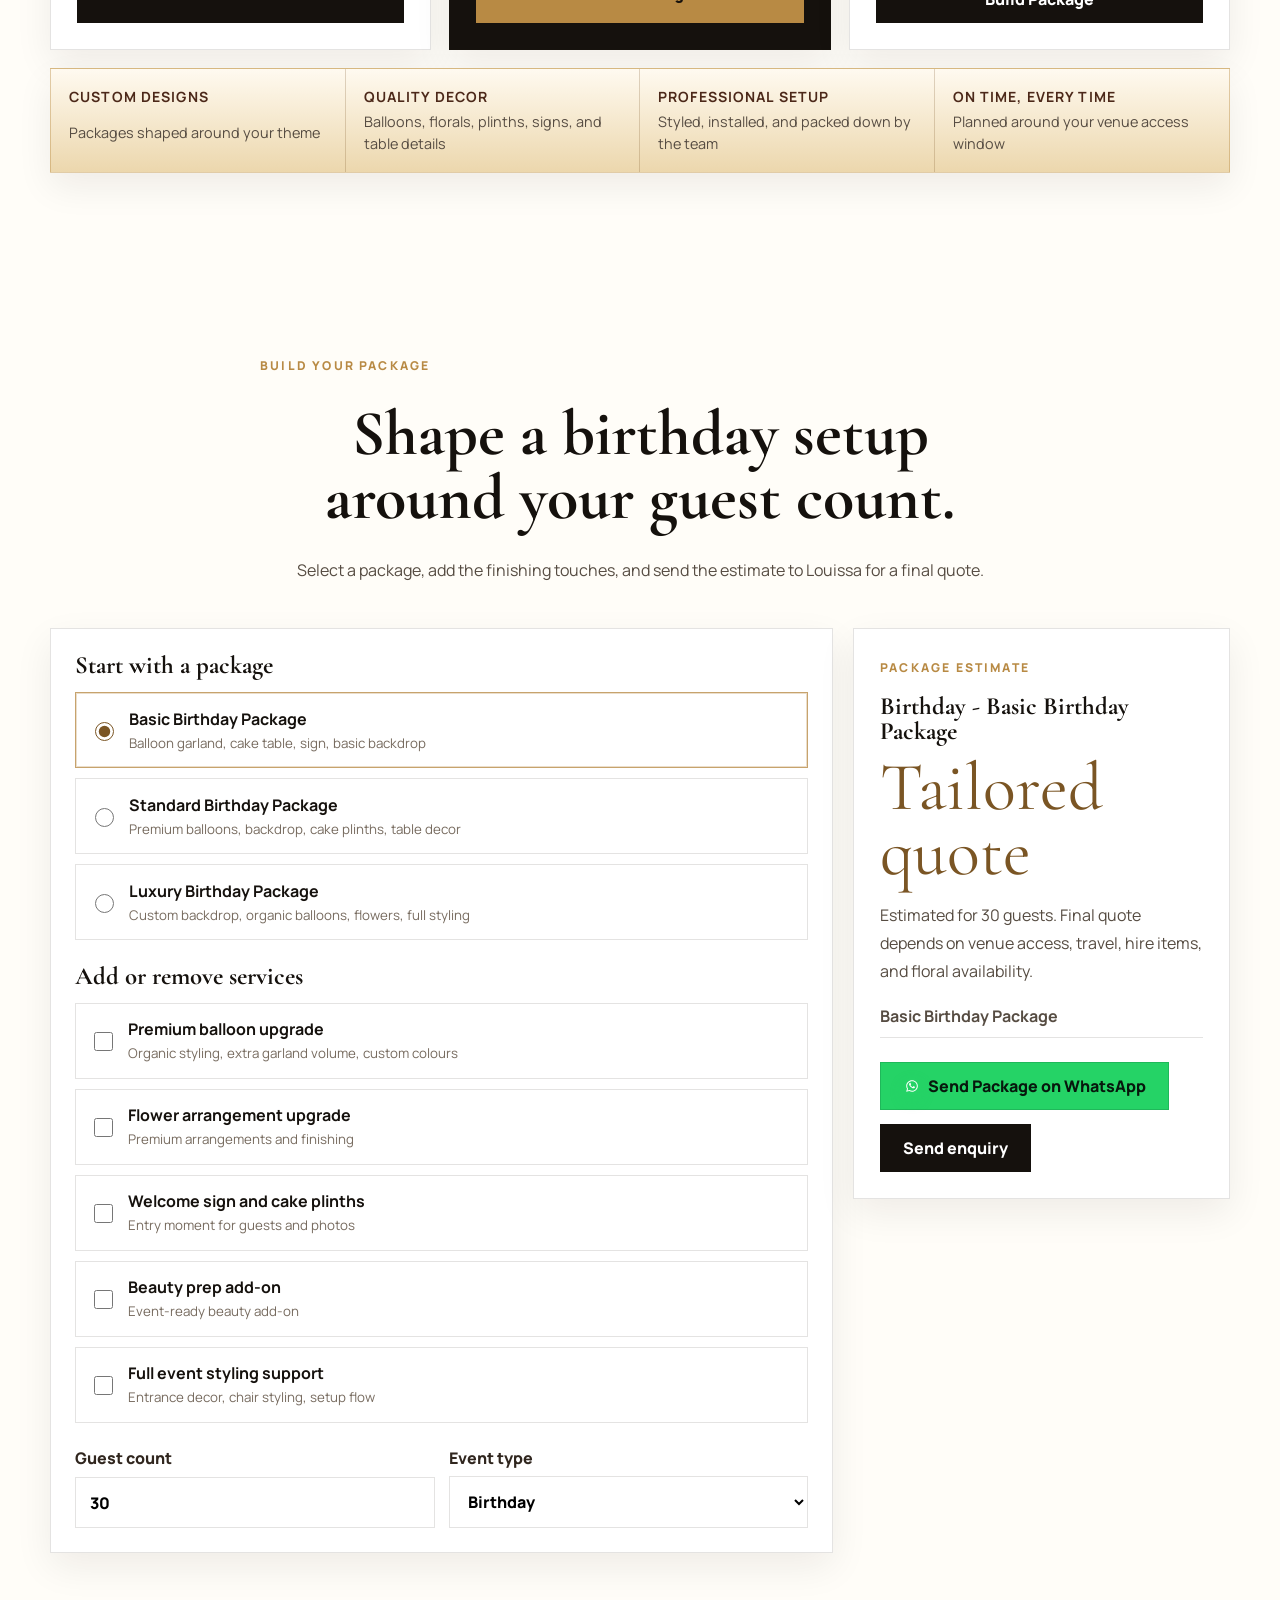
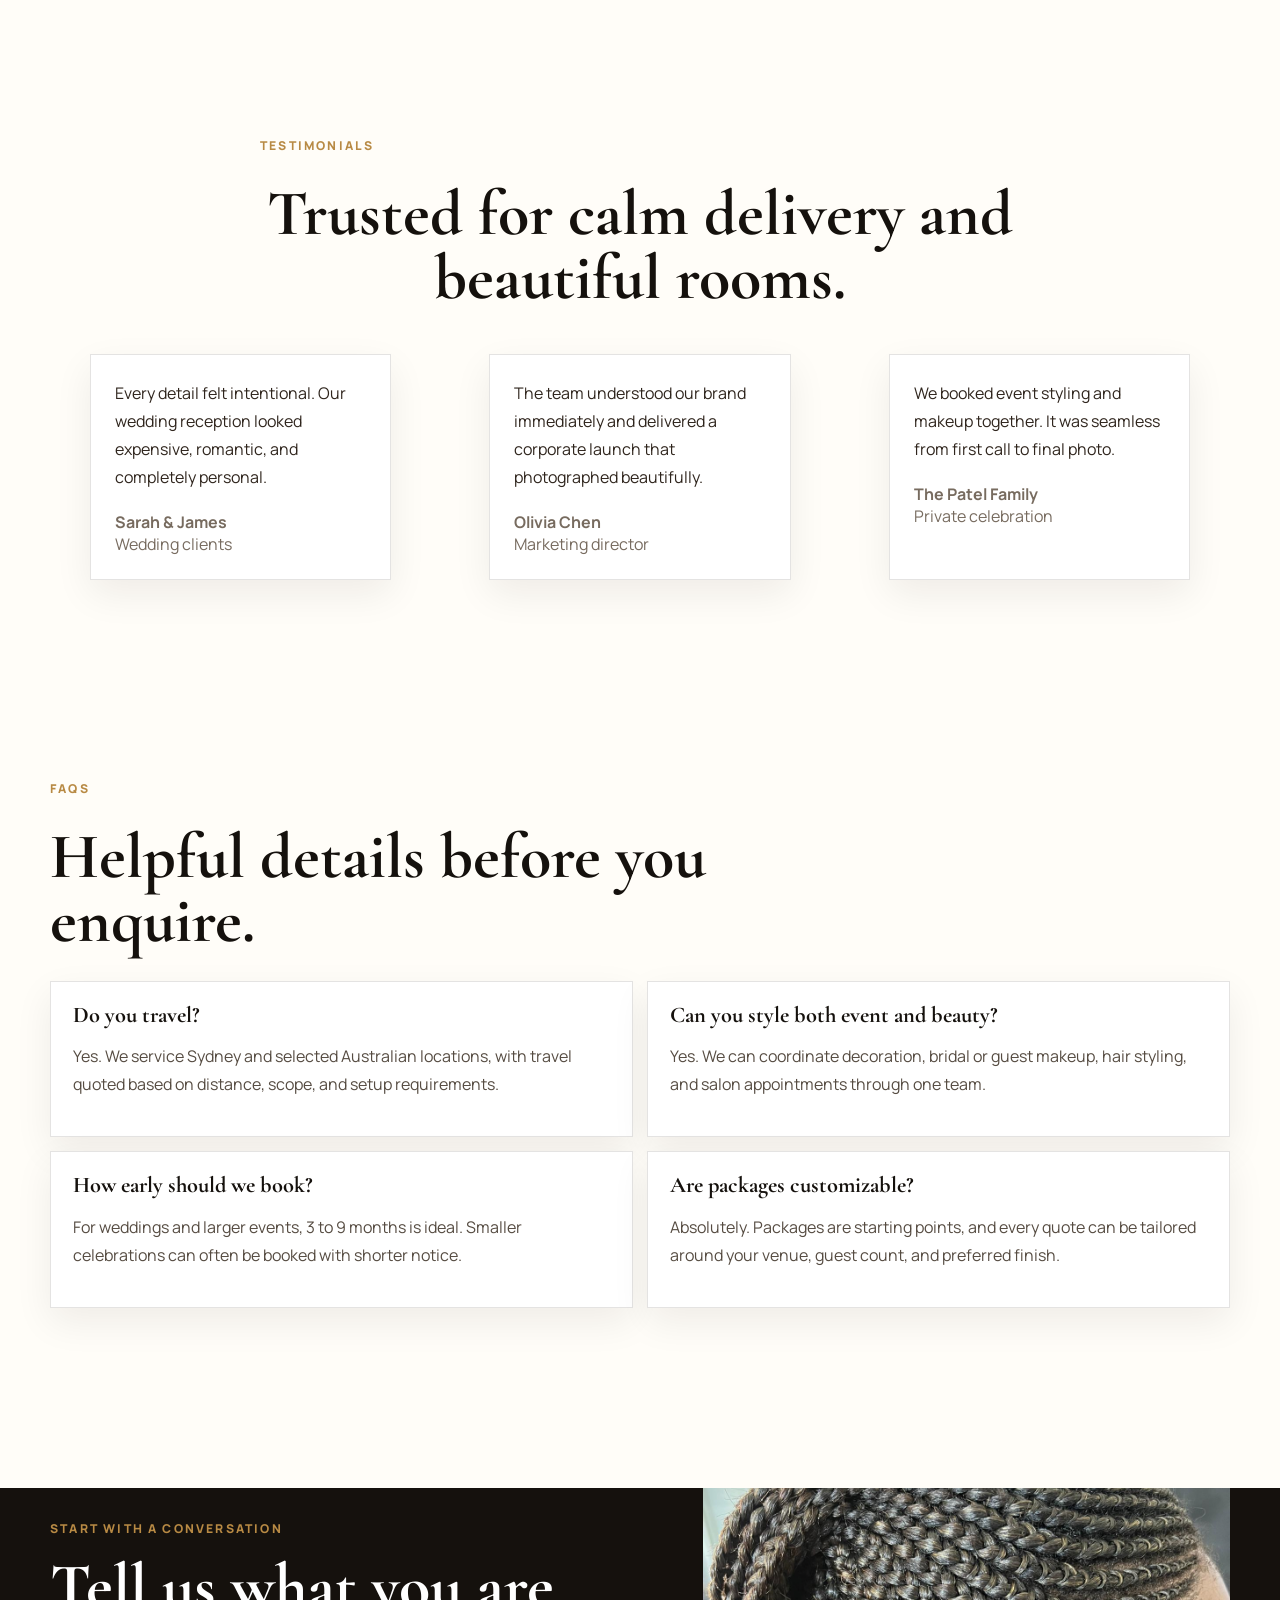
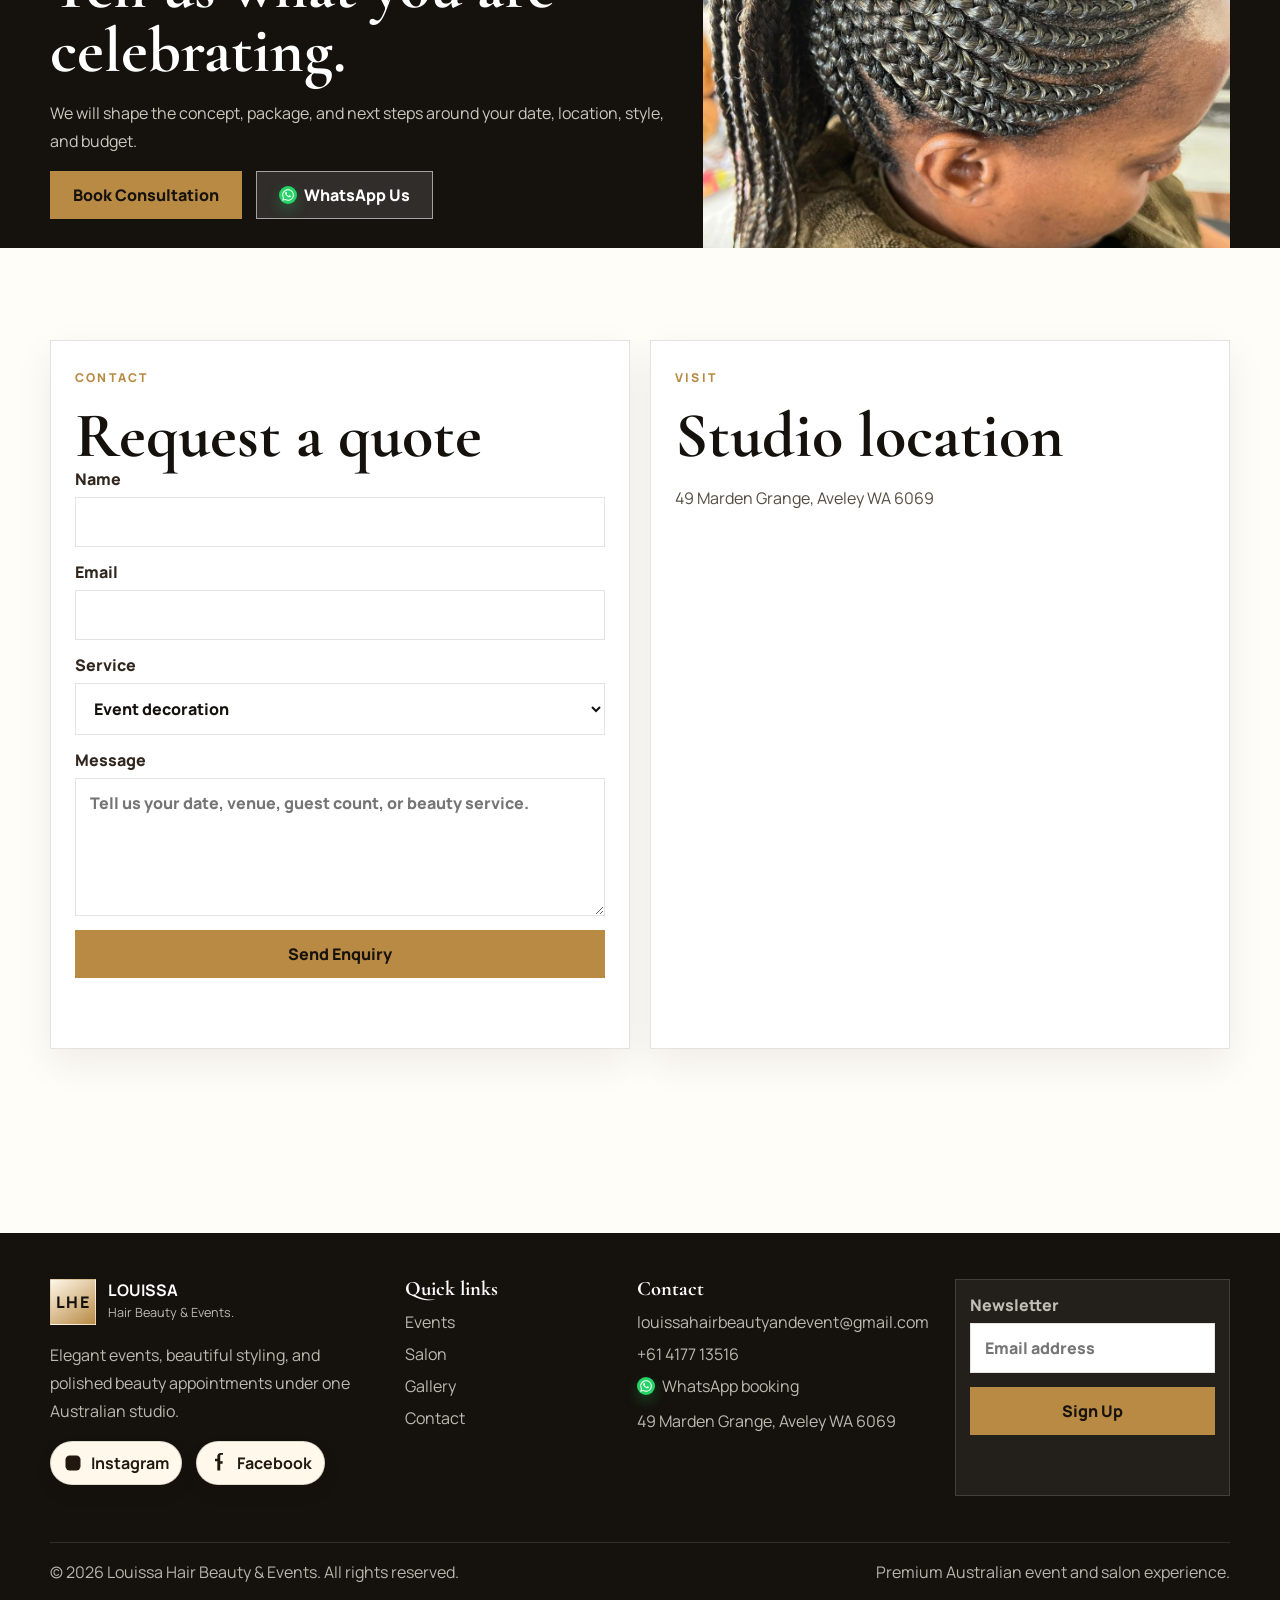
==== commit 72563830: "Remove TikTok from social links" ====
--- a/index.html
+++ b/index.html
@@ -397,7 +397,7 @@
             <span><strong>LOUISSA</strong><small>Hair Beauty & Events.</small></span>
           </a>
           <p>Elegant events, beautiful styling, and polished beauty appointments under one Australian studio.</p>
-          <div class="social-links"><a class="social-link" href="https://www.instagram.com/louissahairbeauty?igsh=MTM2bmZhZGo1d2x1Mg==" target="_blank" rel="noopener noreferrer" aria-label="Visit Louissa Hair Beauty on Instagram"><svg viewBox="0 0 24 24" aria-hidden="true"><rect x="3" y="3" width="18" height="18" rx="5"></rect><circle cx="12" cy="12" r="4.2"></circle><circle cx="17.4" cy="6.6" r="1.1"></circle></svg><span>Instagram</span></a><a class="social-link" href="https://www.facebook.com/profile.php?id=100064659356725" target="_blank" rel="noopener noreferrer" aria-label="Visit Louissa Hair Beauty on Facebook"><svg viewBox="0 0 24 24" aria-hidden="true"><path d="M13.5 21v-8h2.7l.4-3.2h-3.1V3.8c0-.9.3-1.6 1.6-1.6h1.7V.1C16.2.1 15.2 0 14 0c-2.4 0-4 1.5-4 4.2v2.6H7.2V10h2.8v11h3.5Z"></path></svg><span>Facebook</span></a><a class="social-link" href="https://www.tiktok.com" target="_blank" rel="noopener noreferrer" aria-label="Visit Louissa Hair Beauty on TikTok"><svg viewBox="0 0 24 24" aria-hidden="true"><path d="M14.2 2h2.8c.7 1.4 1.7 2.5 3 3.2v3.4c-1.2-.3-2.3-.9-3.3-1.7v6.9c0 3.3-2.7 6-6 6s-6-2.7-6-6 2.7-6 6-6c.3 0 .6 0 .9.1V8.8c-.3-.1-.6-.1-.9-.1-2.5 0-4.5 2-4.5 4.5S8.4 18 10.9 18s4.5-2 4.5-4.5V2Z"></path></svg><span>TikTok</span></a></div>
+          <div class="social-links"><a class="social-link" href="https://www.instagram.com/louissahairbeauty?igsh=MTM2bmZhZGo1d2x1Mg==" target="_blank" rel="noopener noreferrer" aria-label="Visit Louissa Hair Beauty on Instagram"><svg viewBox="0 0 24 24" aria-hidden="true"><rect x="3" y="3" width="18" height="18" rx="5"></rect><circle cx="12" cy="12" r="4.2"></circle><circle cx="17.4" cy="6.6" r="1.1"></circle></svg><span>Instagram</span></a><a class="social-link" href="https://www.facebook.com/profile.php?id=100064659356725" target="_blank" rel="noopener noreferrer" aria-label="Visit Louissa Hair Beauty on Facebook"><svg viewBox="0 0 24 24" aria-hidden="true"><path d="M13.5 21v-8h2.7l.4-3.2h-3.1V3.8c0-.9.3-1.6 1.6-1.6h1.7V.1C16.2.1 15.2 0 14 0c-2.4 0-4 1.5-4 4.2v2.6H7.2V10h2.8v11h3.5Z"></path></svg><span>Facebook</span></a></div>
         </div>
         <div><h3>Quick links</h3><ul class="footer-links"><li><a href="index.html">Events</a></li><li><a href="salon.html">Salon</a></li><li><a href="portfolio.html">Gallery</a></li><li><a href="contact.html">Contact</a></li></ul></div>
         <div><h3>Contact</h3><ul class="footer-links"><li><a href="mailto:louissahairbeautyandevent@gmail.com">louissahairbeautyandevent@gmail.com</a></li><li><a href="tel:+61417713516">+61 4177 13516</a></li><li><a href="https://wa.me/61417713516">WhatsApp booking</a></li><li>49 Marden Grange, Aveley WA 6069</li></ul></div>
--- a/styles.css
+++ b/styles.css
@@ -173,11 +173,6 @@
   background: #1877f2;
 }
 
-.social-link--tiktok {
-  color: #fff;
-  background: #000;
-}
-
 .social-links-compact {
   gap: 10px;
   margin-top: 8px;
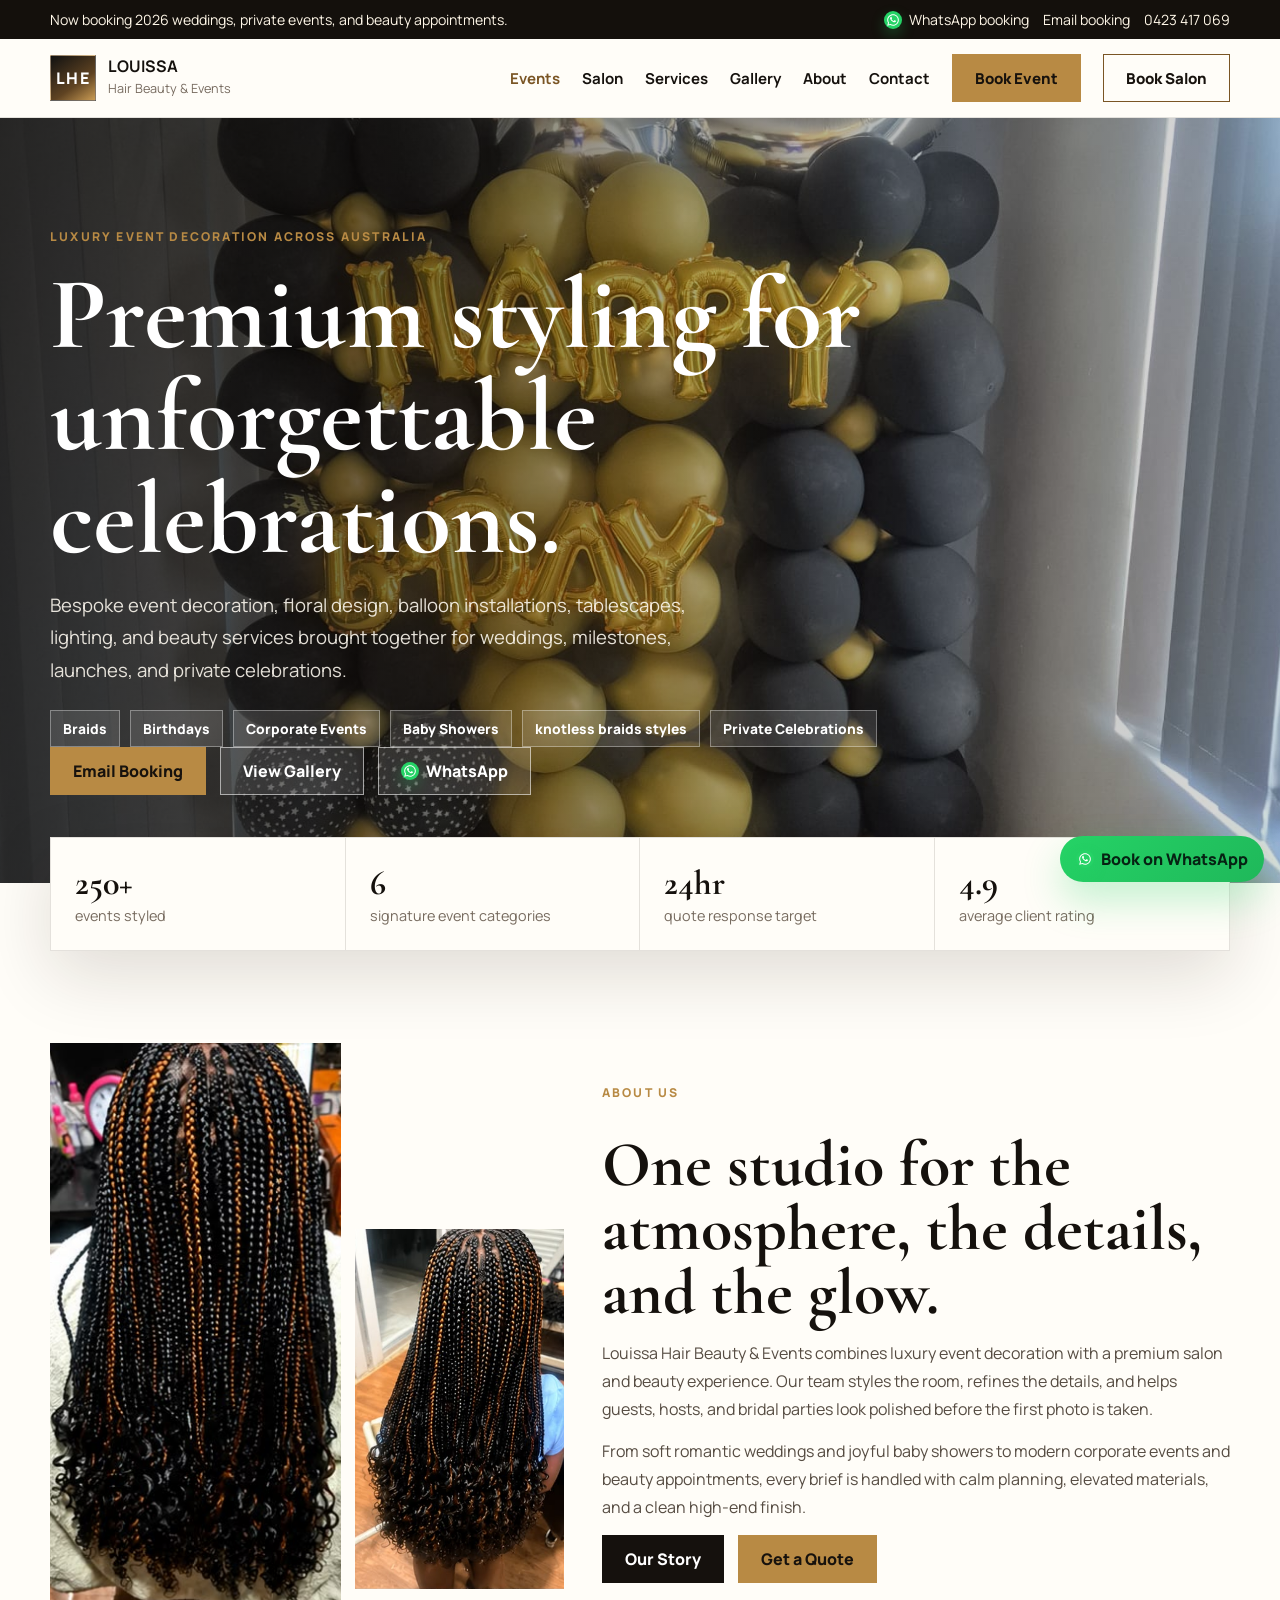
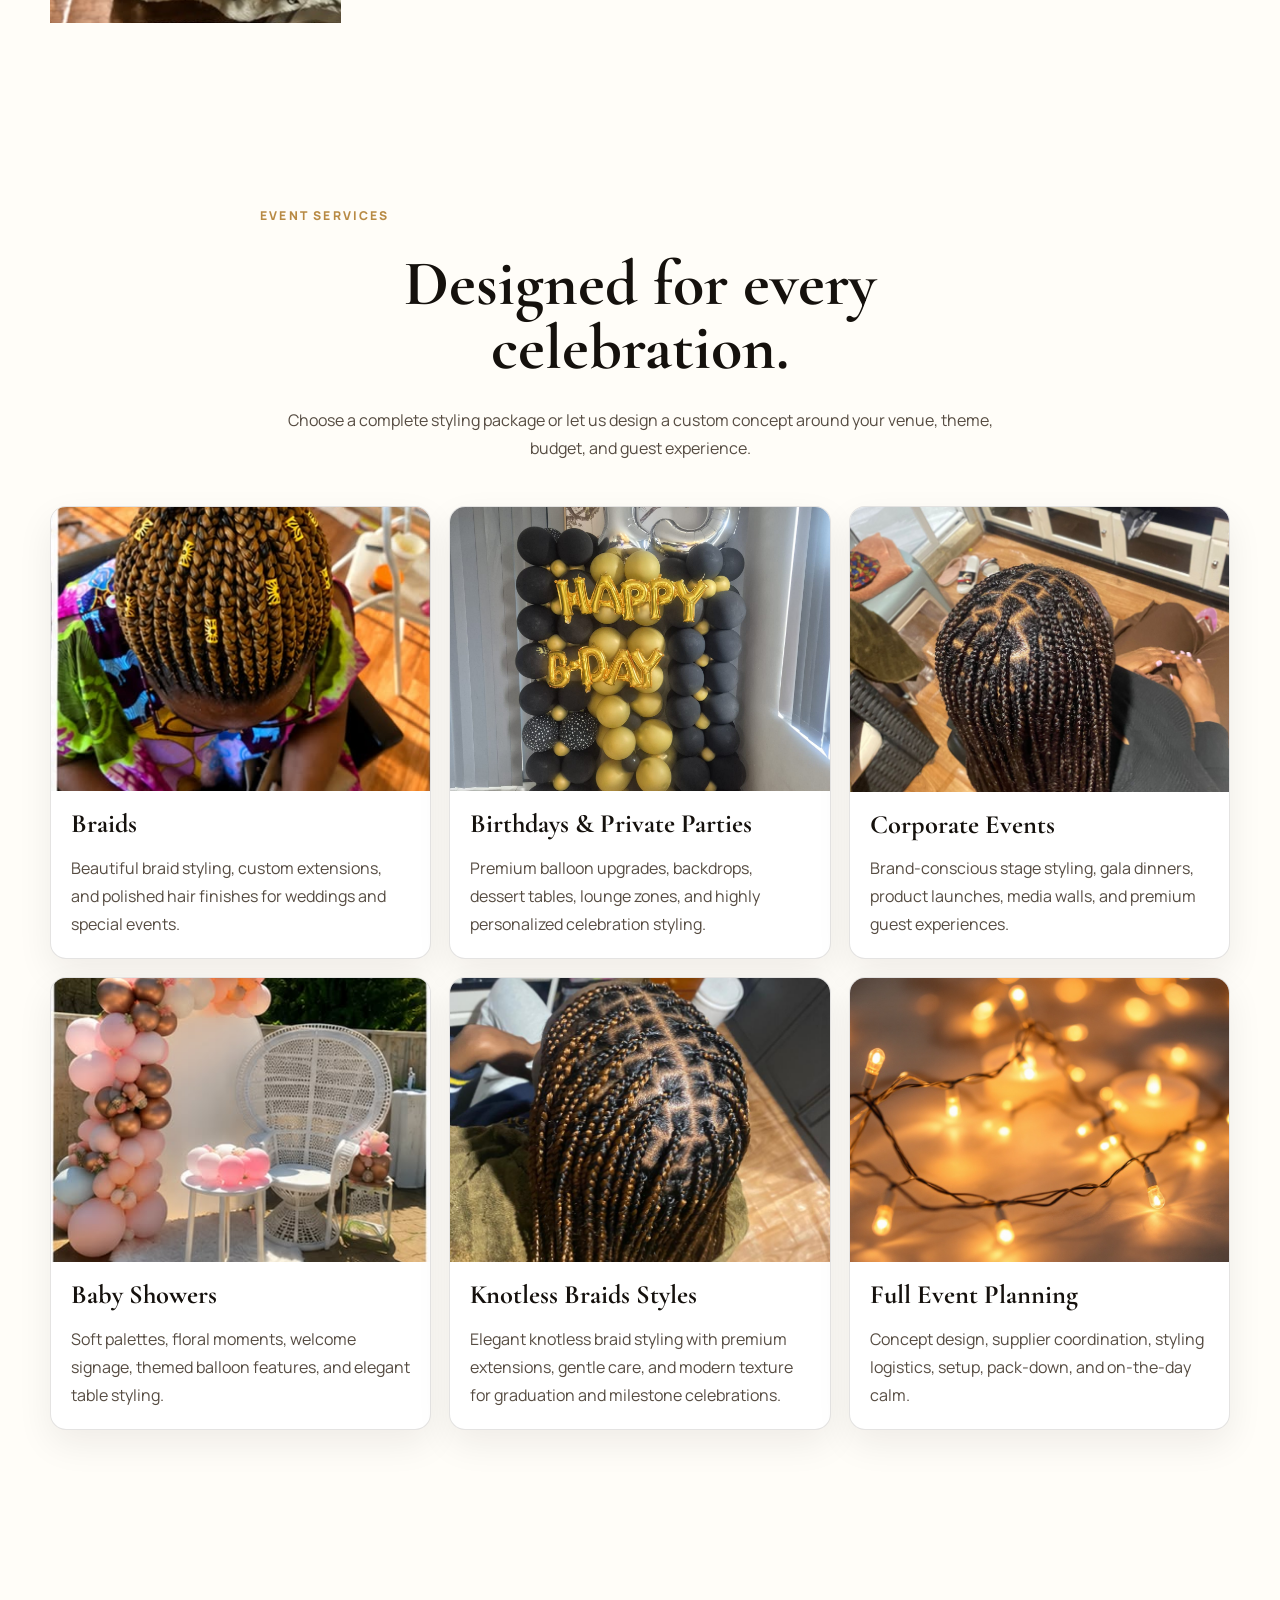
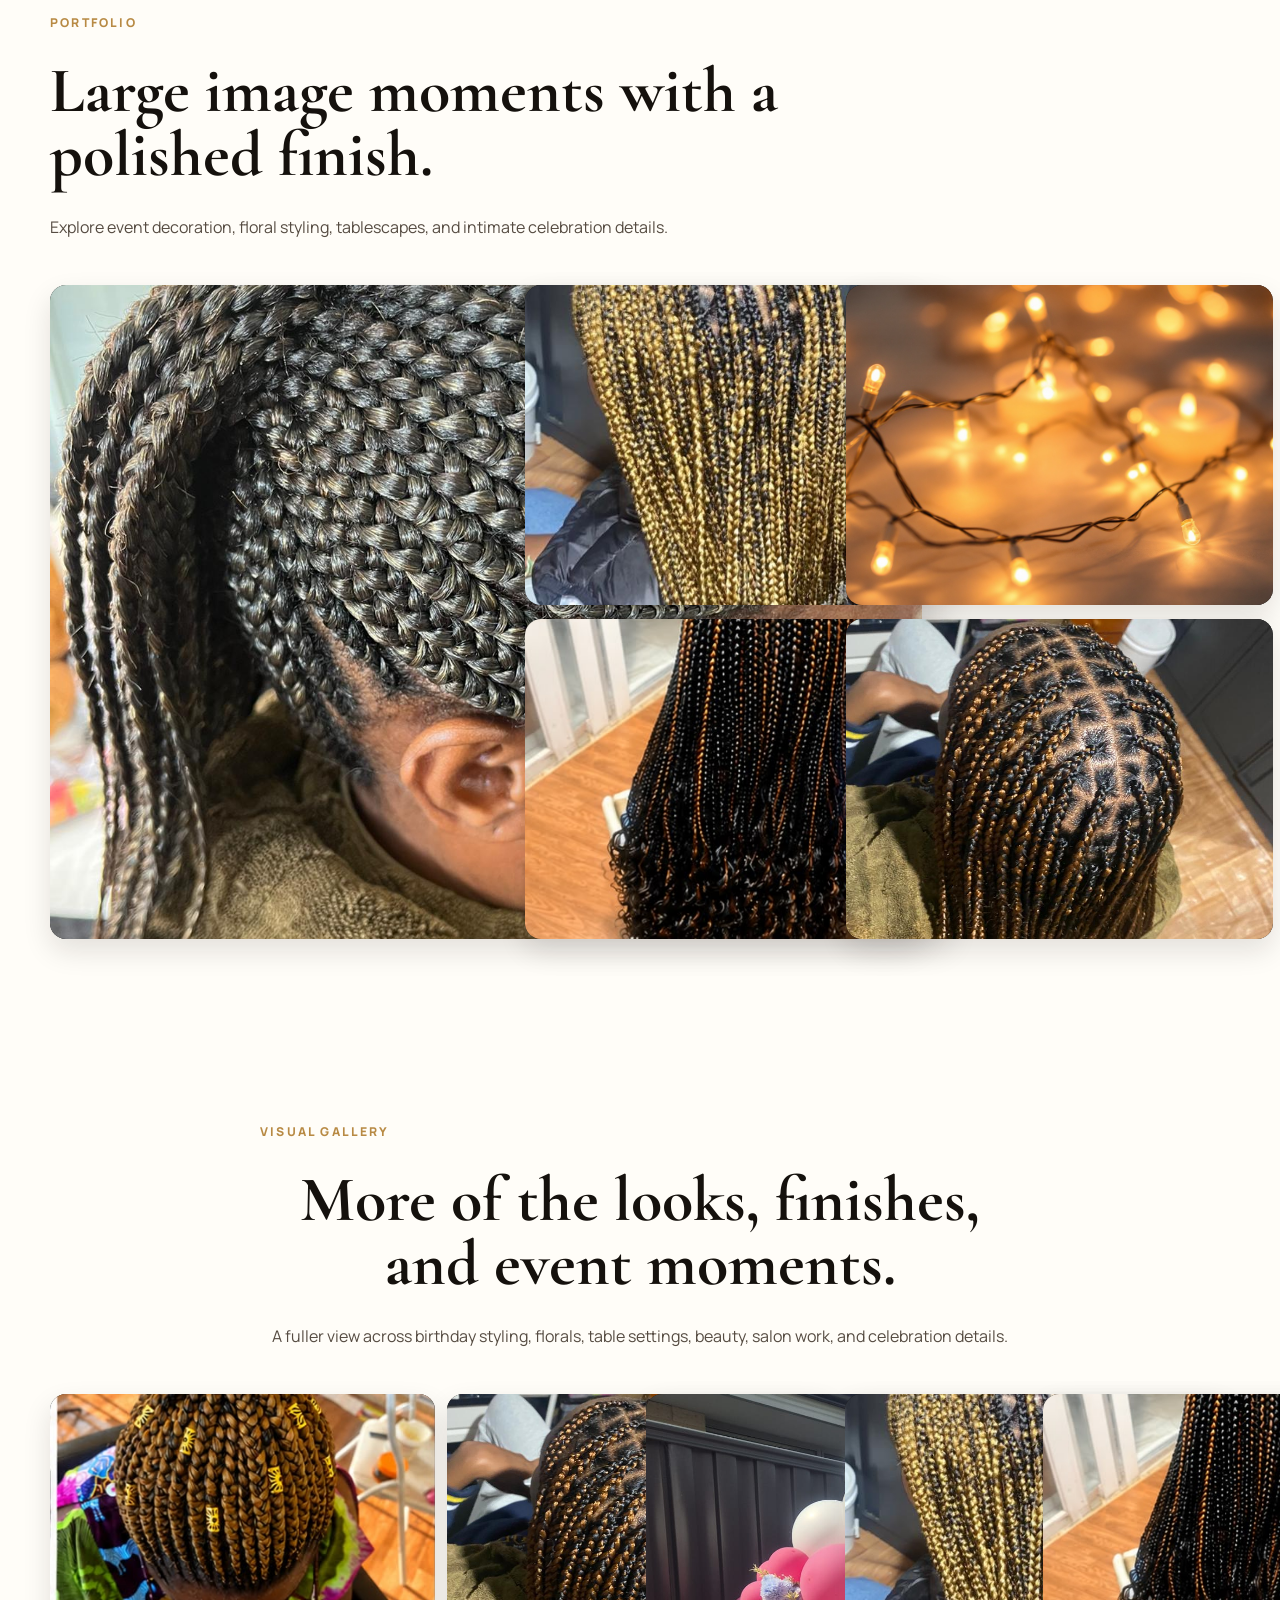
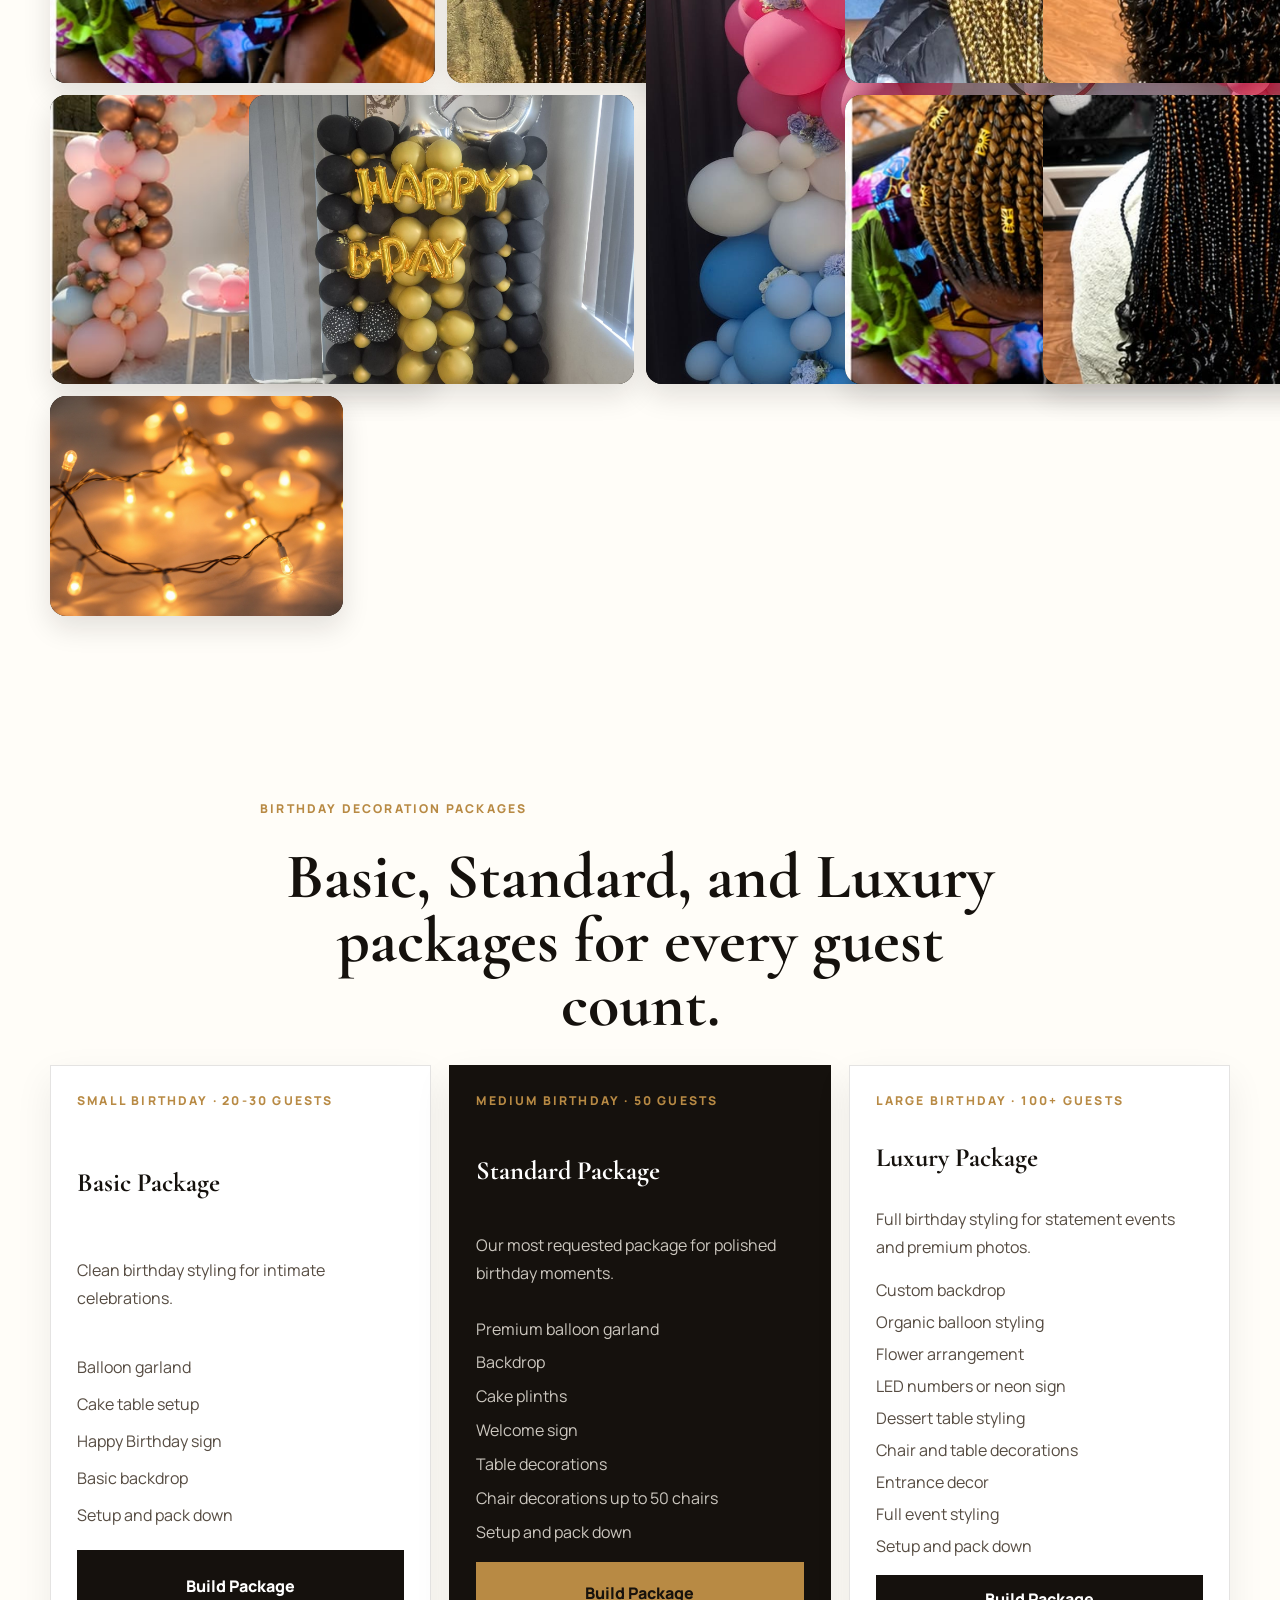
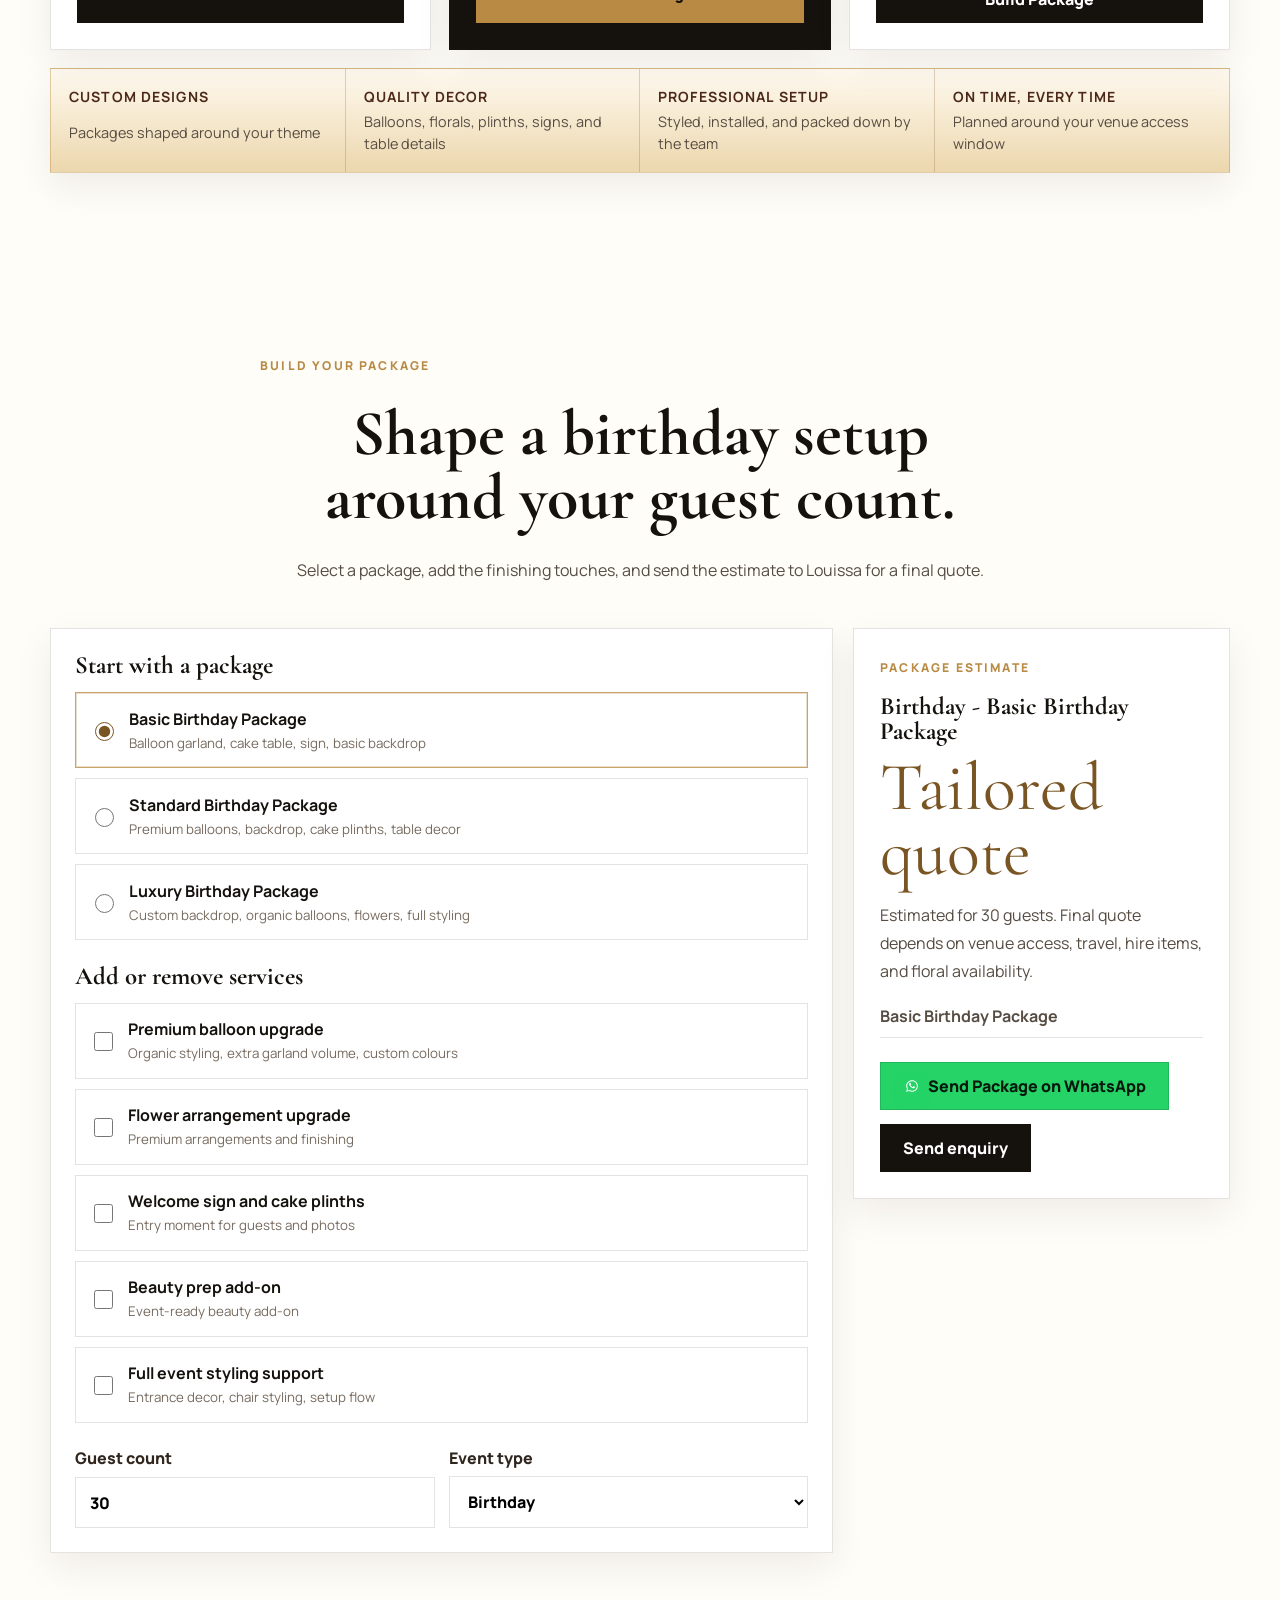
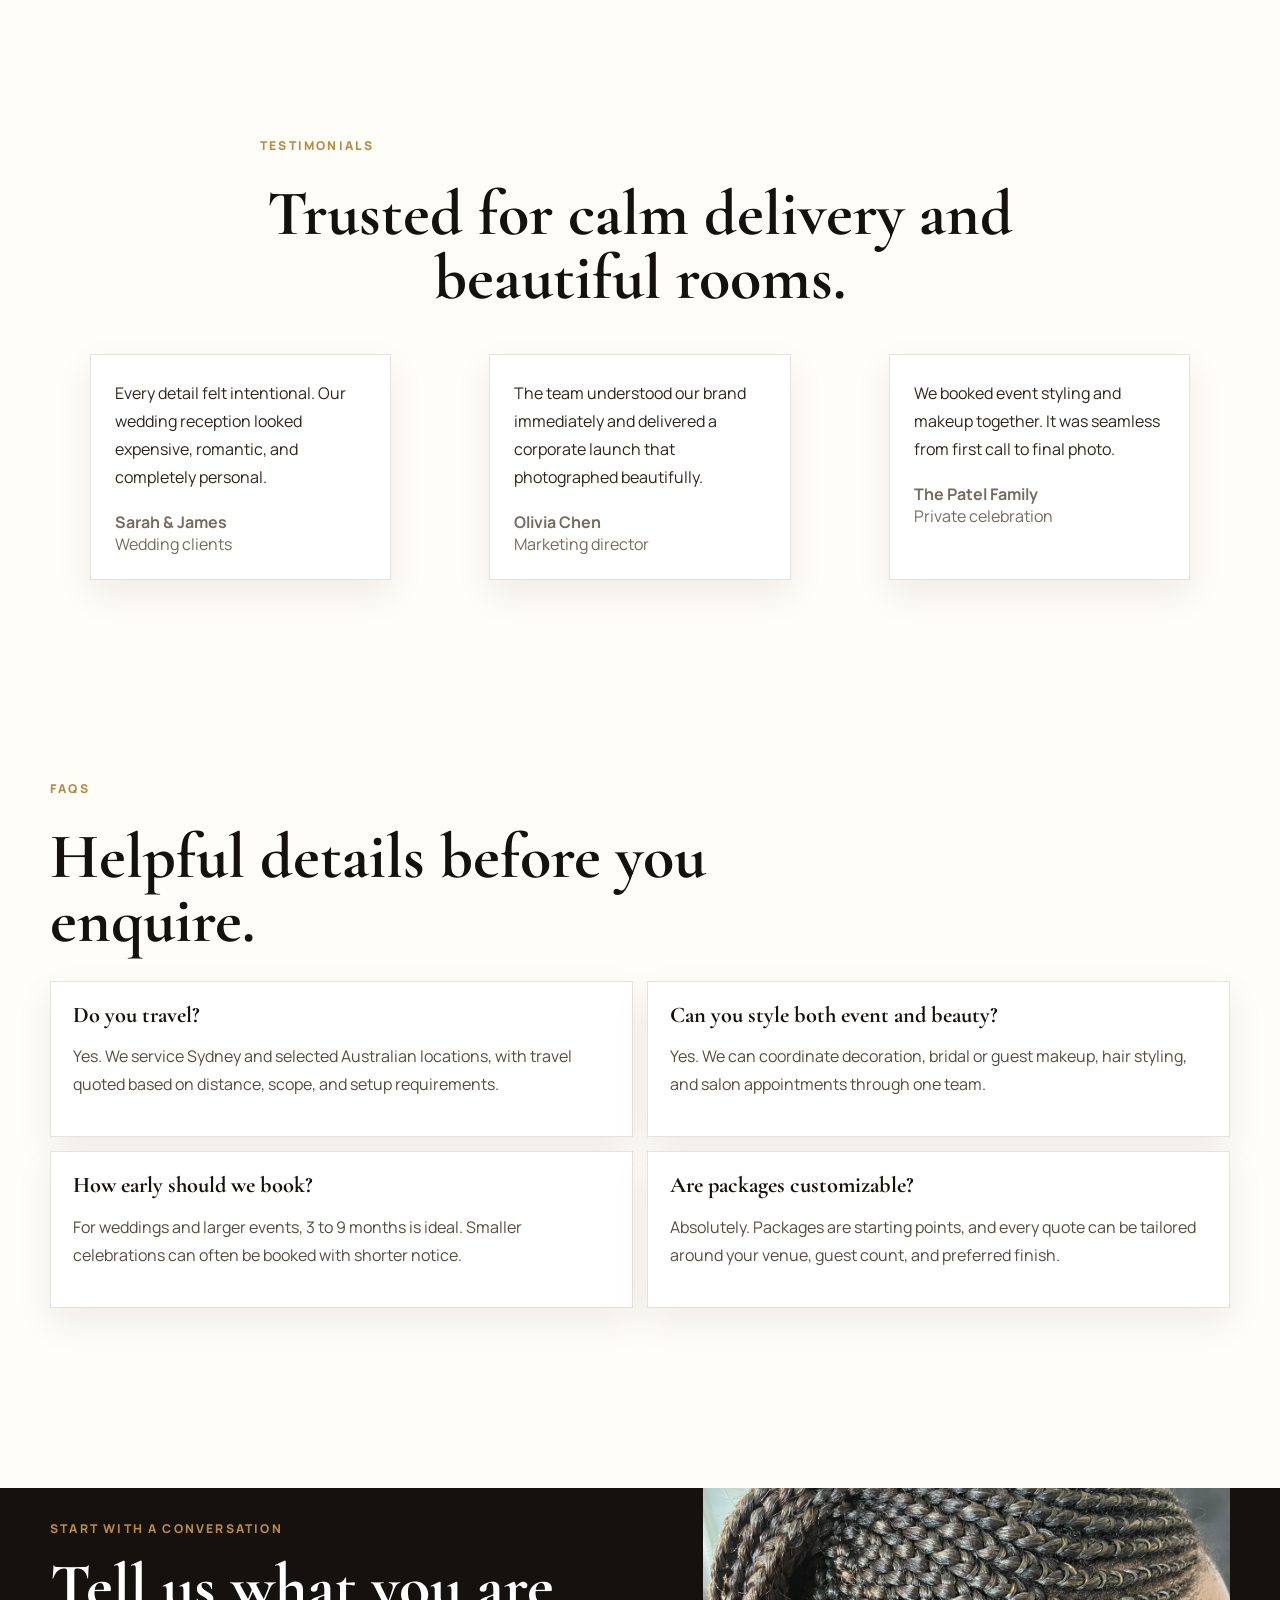
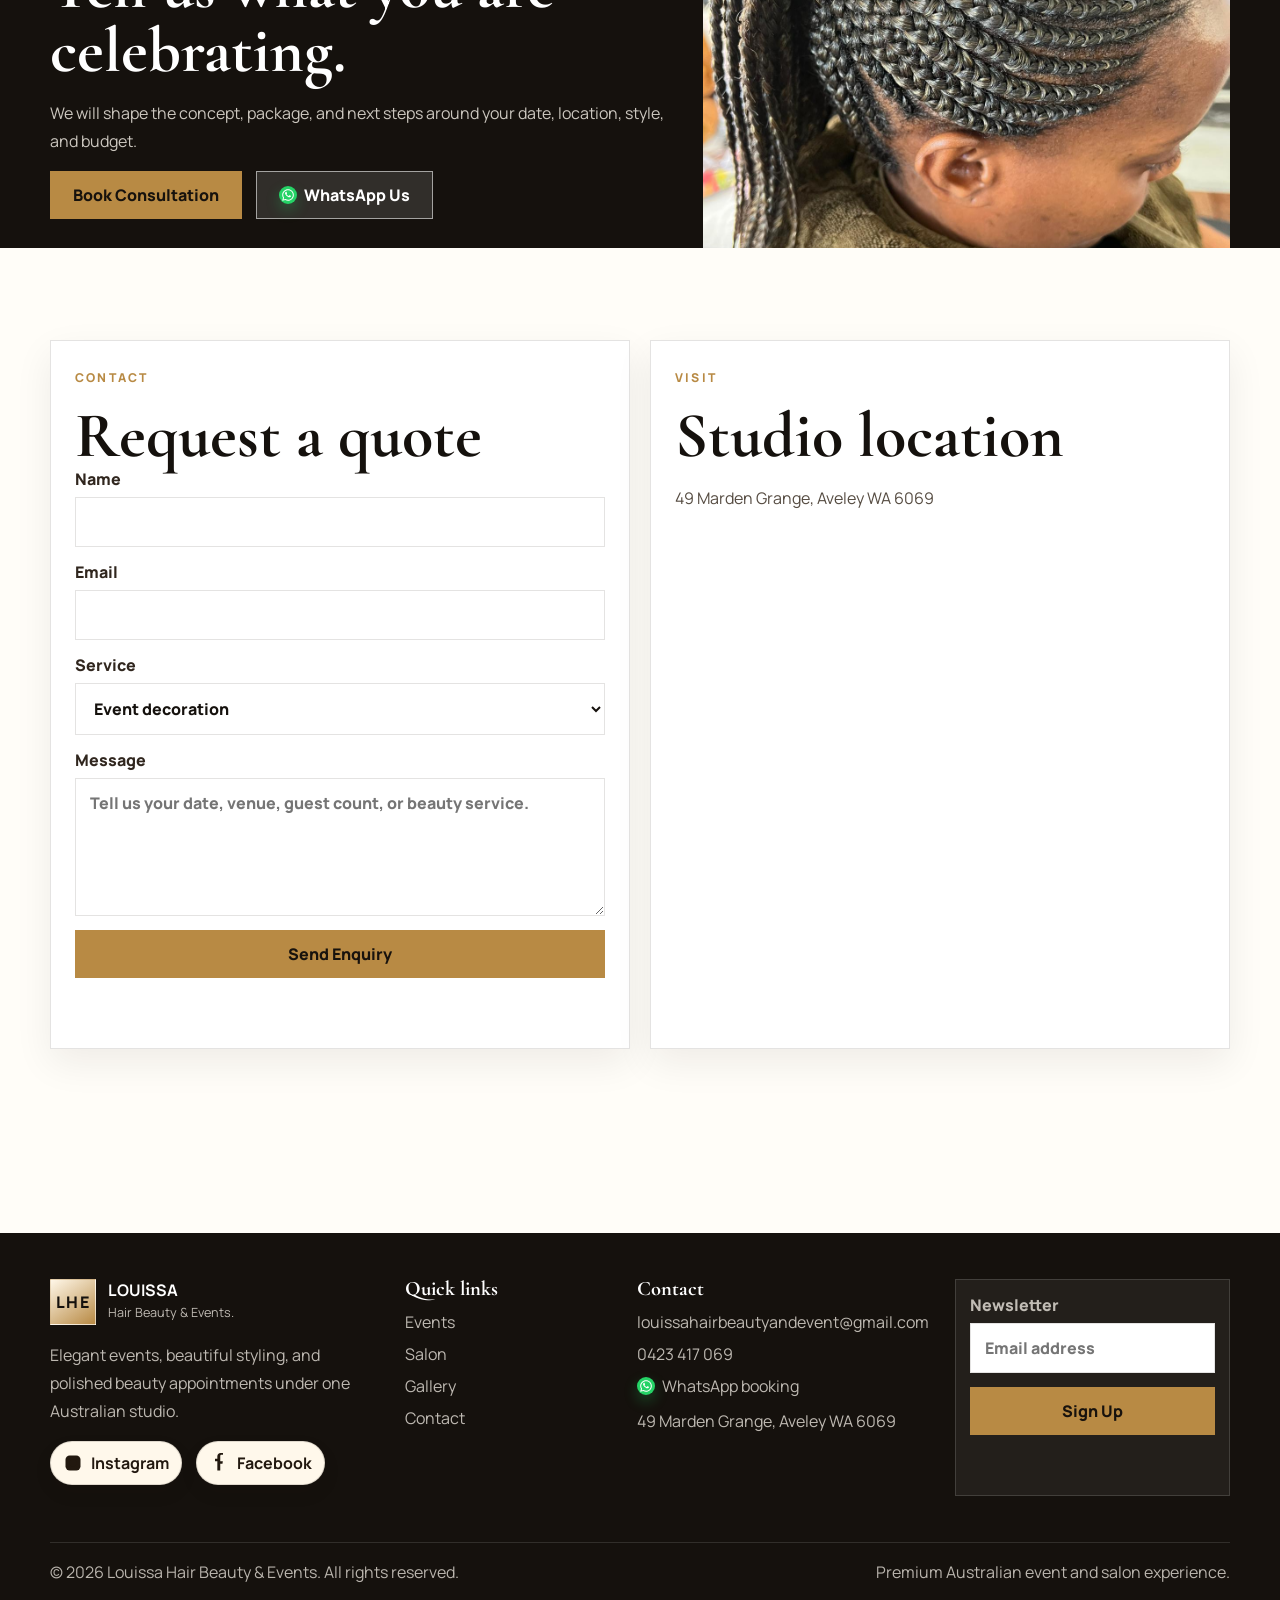
==== commit 1eb37f0e: "Update contact phone to 0423 417 069 across site" ====
--- a/index.html
+++ b/index.html
@@ -34,9 +34,9 @@
     <div class="announcement-bar">
       <a href="contact.html">Now booking 2026 weddings, private events, and beauty appointments.</a>
       <div class="announcement-contacts">
-        <a href="https://wa.me/61417713516">WhatsApp booking</a>
+        <a href="https://wa.me/61423417069">WhatsApp booking</a>
         <a href="contact.html#contact-form">Email booking</a>
-        <a href="tel:+61417713516">+61 4177 13516</a>
+        <a href="tel:+61423417069">0423 417 069</a>
       </div>
     </div>
 
@@ -86,7 +86,7 @@
           <div class="button-row">
             <a class="button button-secondary" href="contact.html#contact-form">Email Booking</a>
             <a class="button button-ghost" href="portfolio.html">View Gallery</a>
-            <a class="button button-ghost" href="https://wa.me/61417713516">WhatsApp</a>
+            <a class="button button-ghost" href="https://wa.me/61423417069">WhatsApp</a>
           </div>
         </div>
       </section>
@@ -316,7 +316,7 @@
               <a
                 class="button whatsapp-button"
                 data-package-whatsapp
-                href="https://wa.me/61417713516"
+                href="https://wa.me/61423417069"
                 target="_blank"
                 rel="noopener"
                 aria-label="Send this package estimate to Louissa Hair Beauty and Events on WhatsApp"
@@ -360,7 +360,7 @@
             <p>We will shape the concept, package, and next steps around your date, location, style, and budget.</p>
             <div class="button-row">
               <a class="button button-secondary" href="contact.html">Book Consultation</a>
-              <a class="button button-ghost" href="https://wa.me/61417713516">WhatsApp Us</a>
+              <a class="button button-ghost" href="https://wa.me/61423417069">WhatsApp Us</a>
             </div>
           </div>
           <img class="reveal" src="assets/site-images/l15.jpeg" alt="Luxury bridal bouquet with roses" loading="lazy" />
@@ -400,7 +400,7 @@
           <div class="social-links"><a class="social-link" href="https://www.instagram.com/louissahairbeauty?igsh=MTM2bmZhZGo1d2x1Mg==" target="_blank" rel="noopener noreferrer" aria-label="Visit Louissa Hair Beauty on Instagram"><svg viewBox="0 0 24 24" aria-hidden="true"><rect x="3" y="3" width="18" height="18" rx="5"></rect><circle cx="12" cy="12" r="4.2"></circle><circle cx="17.4" cy="6.6" r="1.1"></circle></svg><span>Instagram</span></a><a class="social-link" href="https://www.facebook.com/profile.php?id=100064659356725" target="_blank" rel="noopener noreferrer" aria-label="Visit Louissa Hair Beauty on Facebook"><svg viewBox="0 0 24 24" aria-hidden="true"><path d="M13.5 21v-8h2.7l.4-3.2h-3.1V3.8c0-.9.3-1.6 1.6-1.6h1.7V.1C16.2.1 15.2 0 14 0c-2.4 0-4 1.5-4 4.2v2.6H7.2V10h2.8v11h3.5Z"></path></svg><span>Facebook</span></a></div>
         </div>
         <div><h3>Quick links</h3><ul class="footer-links"><li><a href="index.html">Events</a></li><li><a href="salon.html">Salon</a></li><li><a href="portfolio.html">Gallery</a></li><li><a href="contact.html">Contact</a></li></ul></div>
-        <div><h3>Contact</h3><ul class="footer-links"><li><a href="mailto:louissahairbeautyandevent@gmail.com">louissahairbeautyandevent@gmail.com</a></li><li><a href="tel:+61417713516">+61 4177 13516</a></li><li><a href="https://wa.me/61417713516">WhatsApp booking</a></li><li>49 Marden Grange, Aveley WA 6069</li></ul></div>
+        <div><h3>Contact</h3><ul class="footer-links"><li><a href="mailto:louissahairbeautyandevent@gmail.com">louissahairbeautyandevent@gmail.com</a></li><li><a href="tel:+61423417069">0423 417 069</a></li><li><a href="https://wa.me/61423417069">WhatsApp booking</a></li><li>49 Marden Grange, Aveley WA 6069</li></ul></div>
         <form class="newsletter-form" data-soft-submit><label>Newsletter<input type="email" placeholder="Email address" required /></label><button class="button button-secondary" type="submit">Sign Up</button><p data-form-message aria-live="polite"></p></form>
       </div>
       <div class="footer-bottom section-shell"><span>© <span data-year></span> Louissa Hair Beauty & Events. All rights reserved.</span><span>Premium Australian event and salon experience.</span></div>
